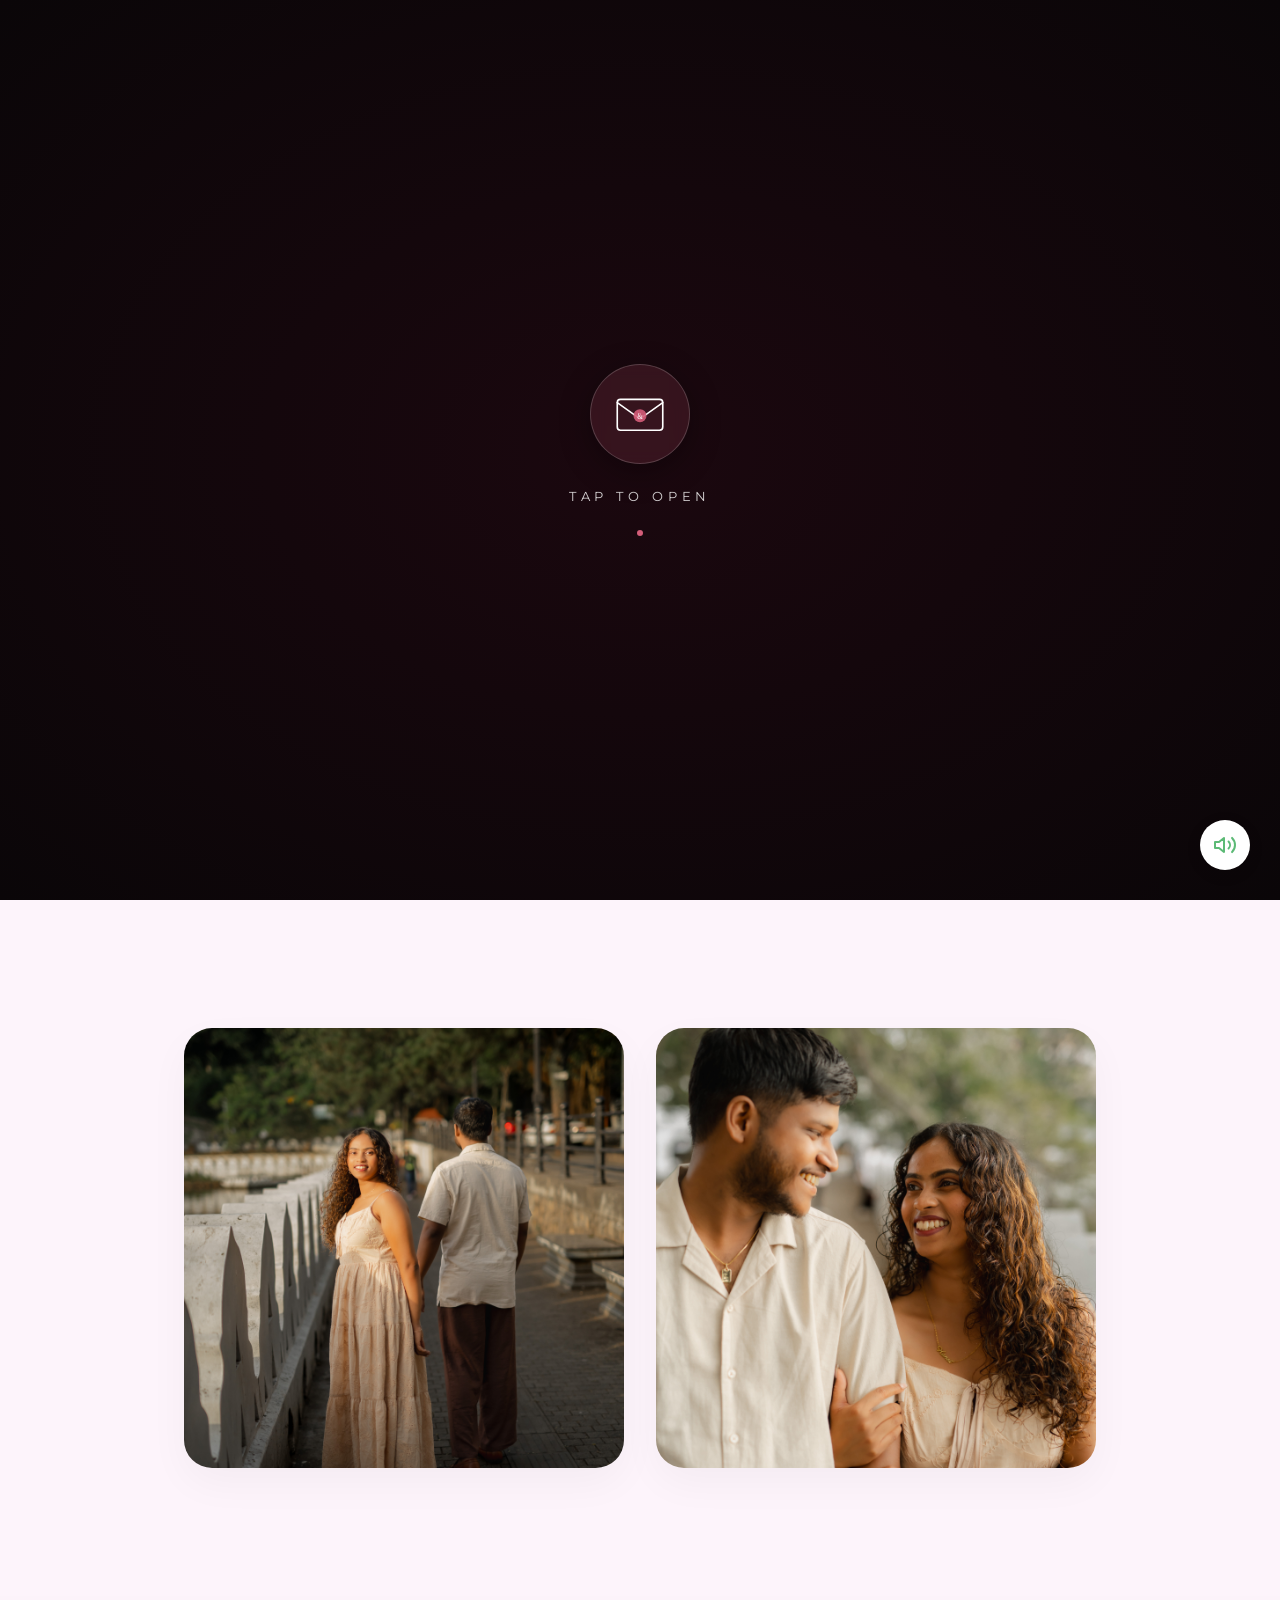
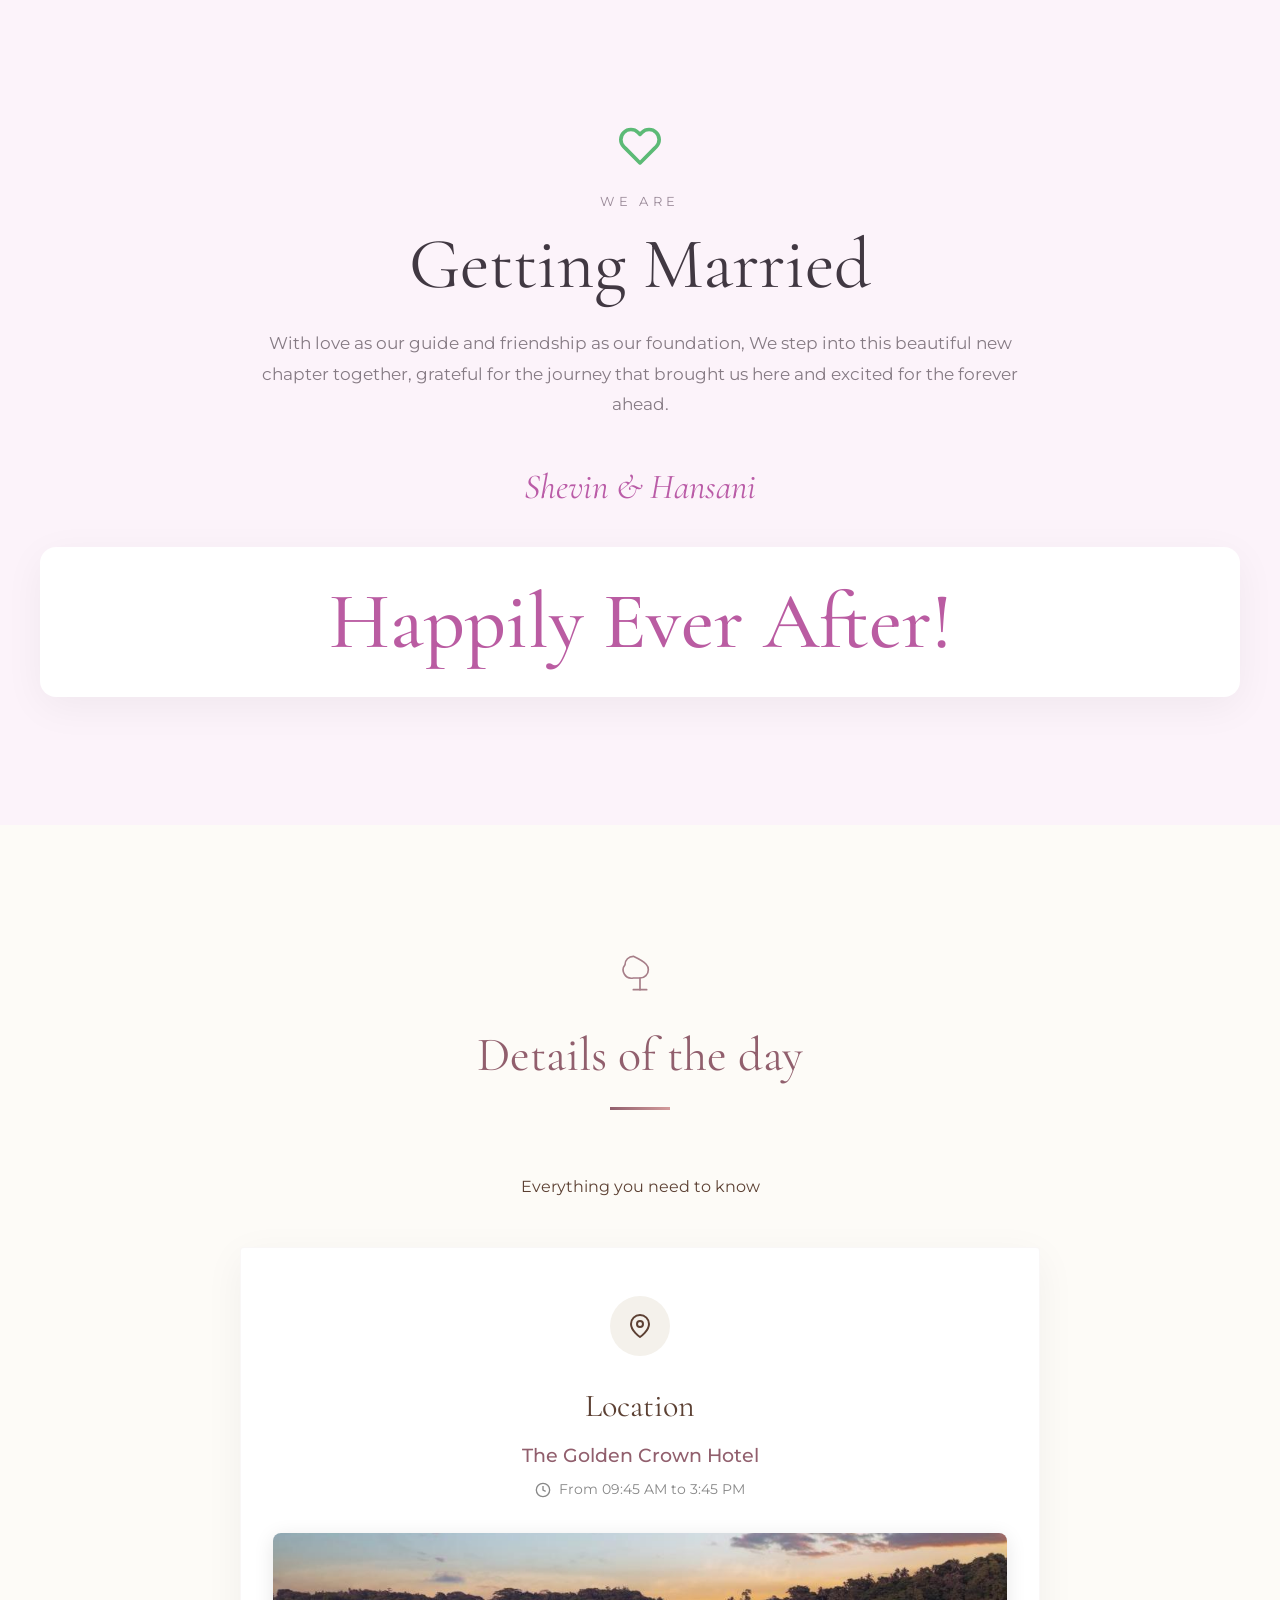
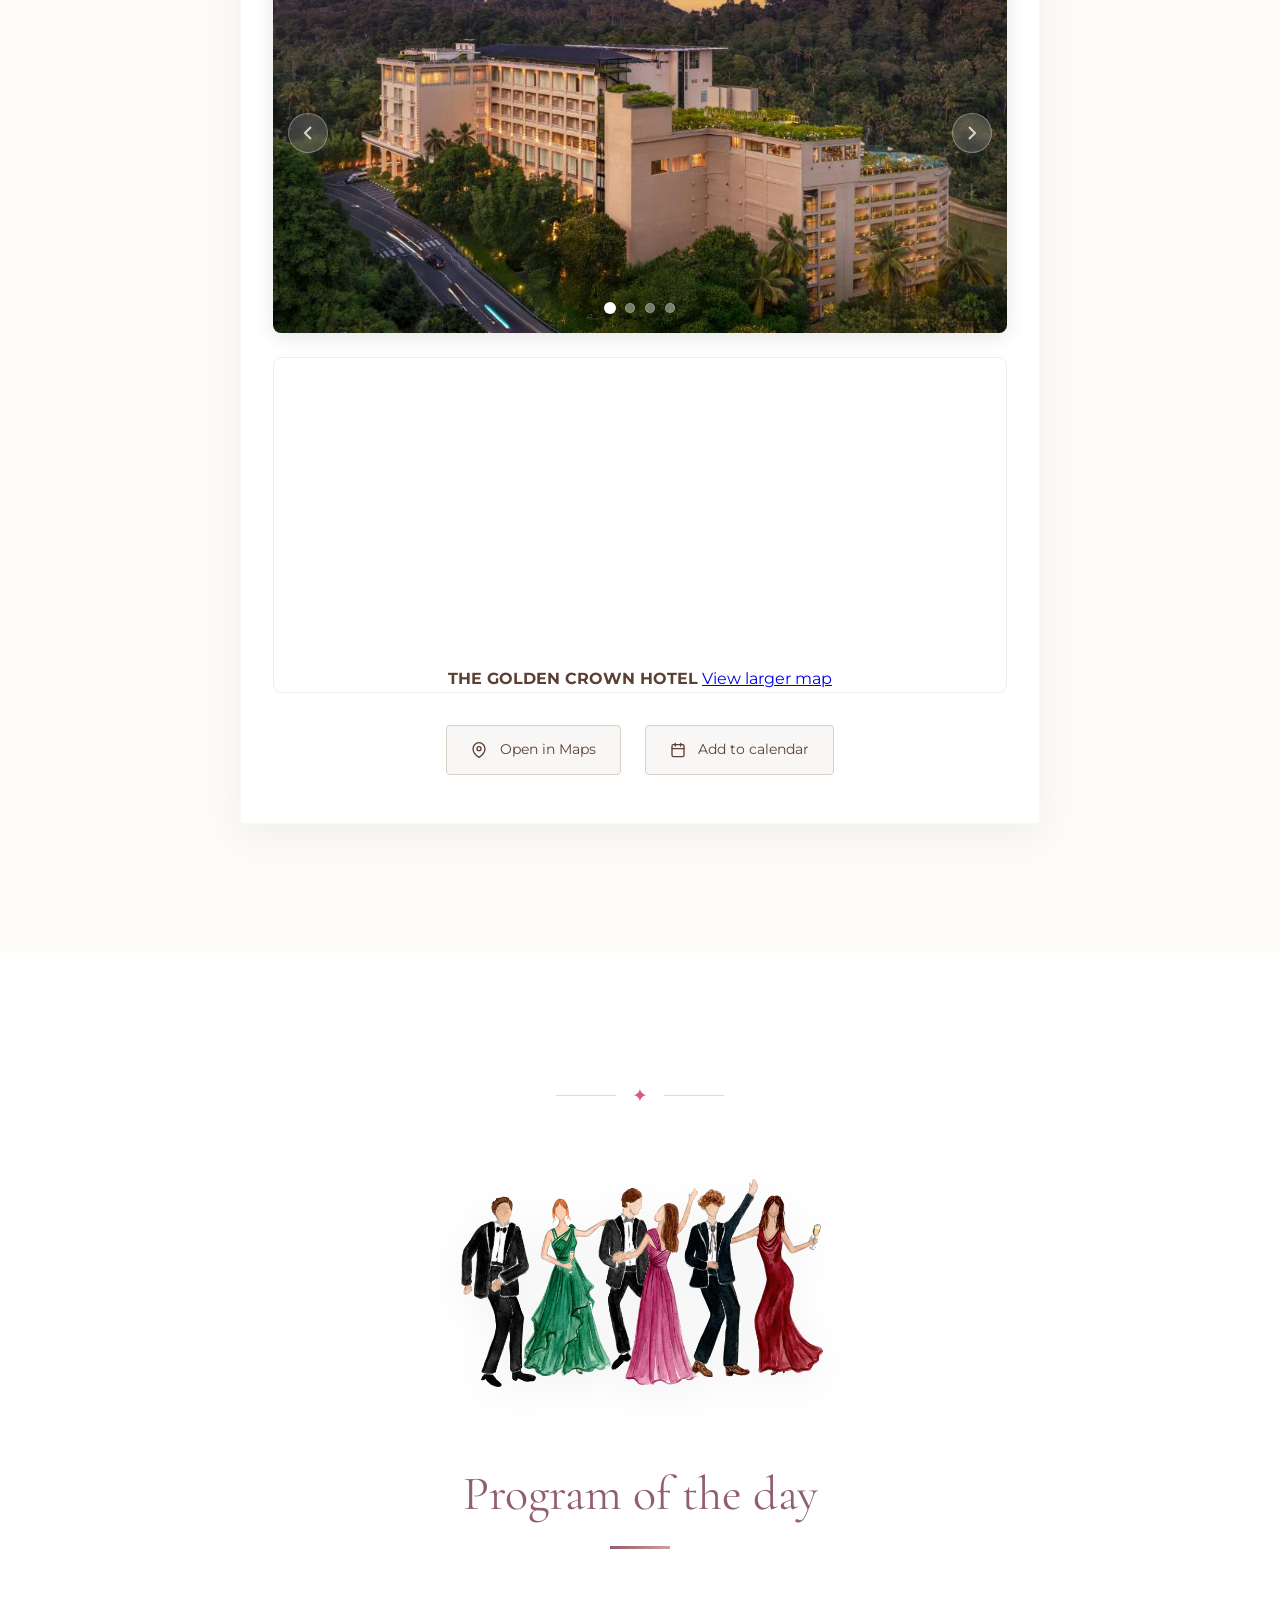
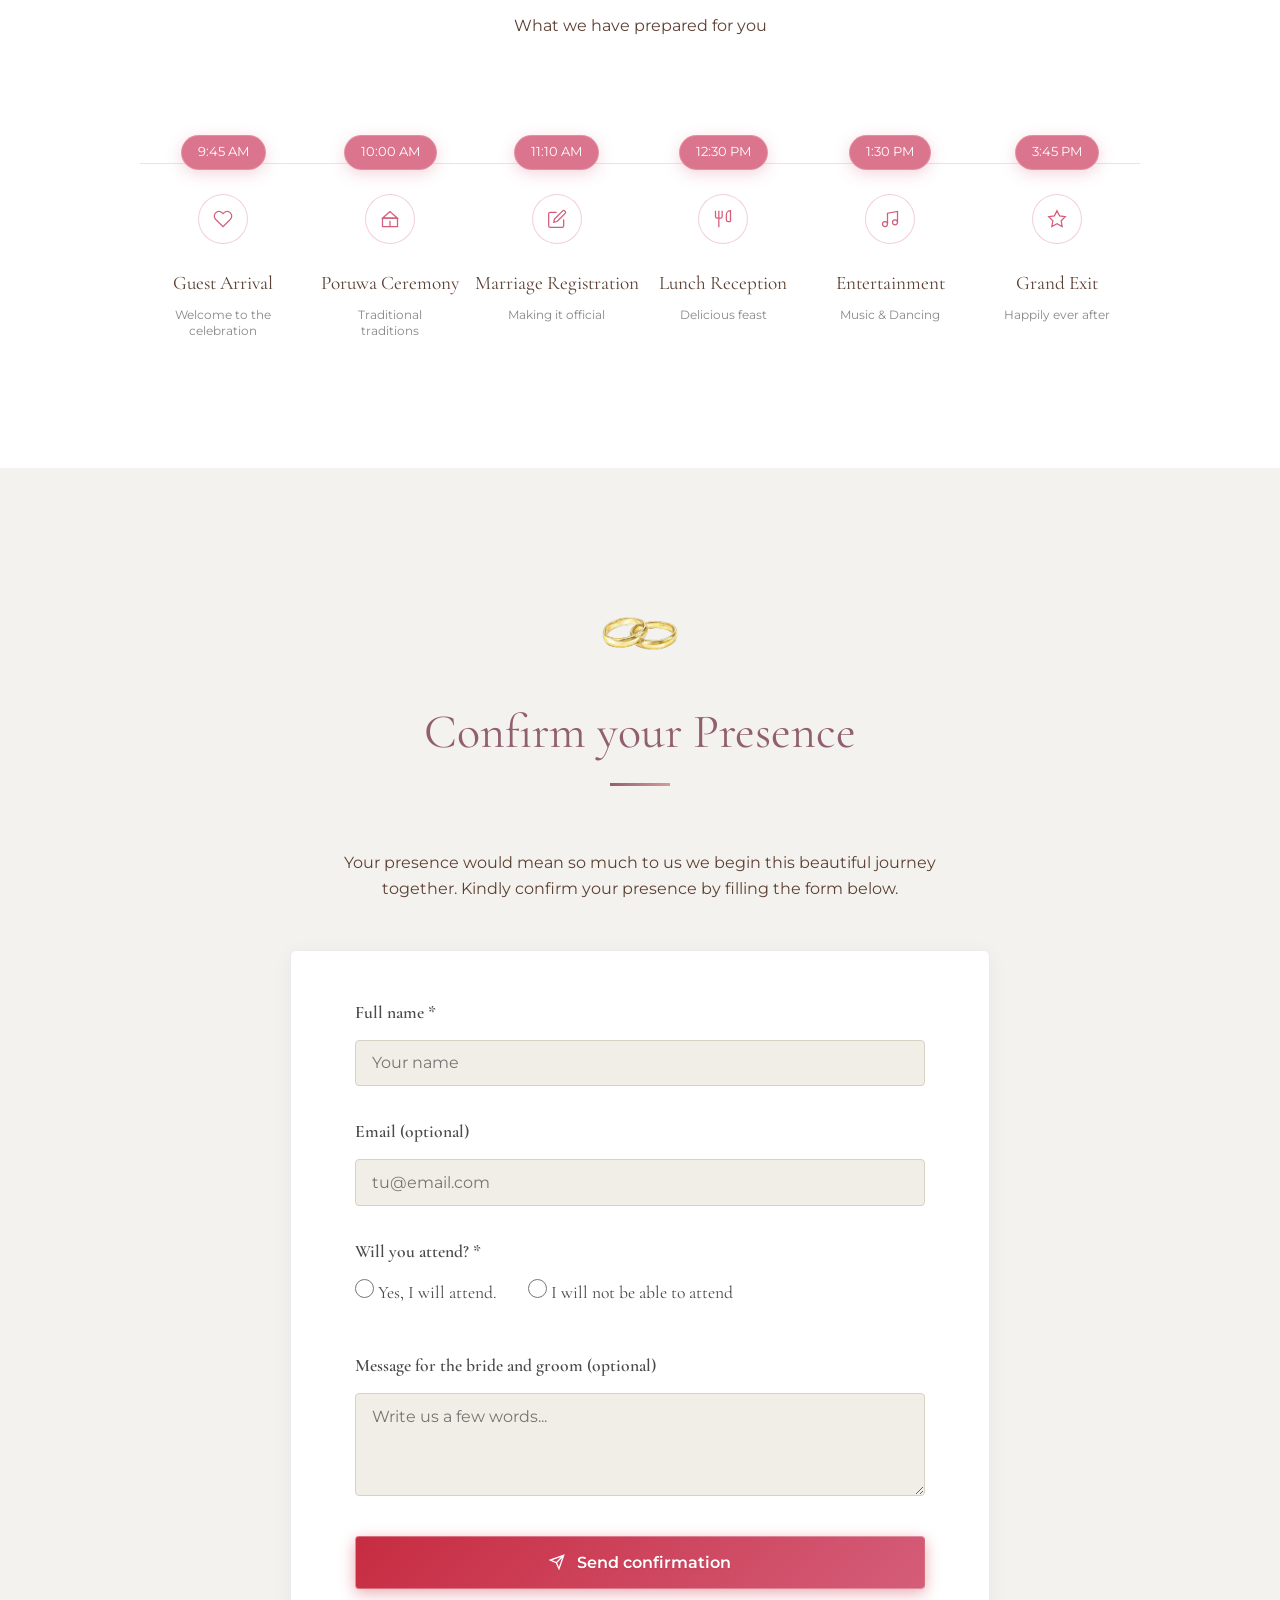
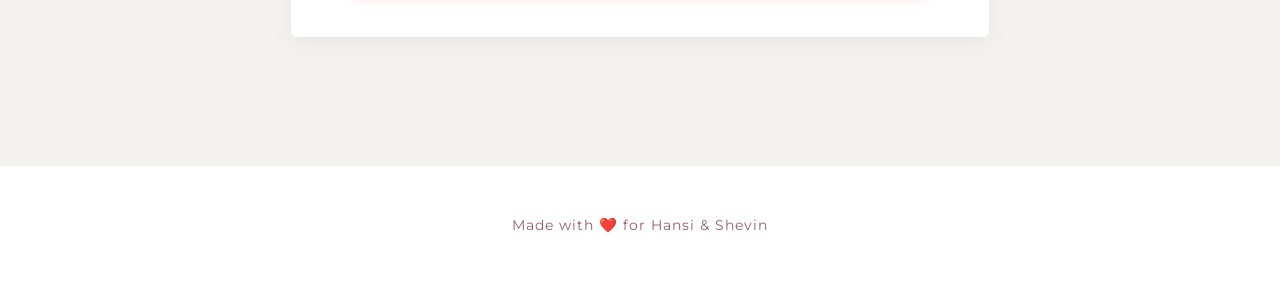
==== index.html @ 6033d4ee "Update RSVP success messaging and add RSVP deadline" ====
<!DOCTYPE html>
<html lang="en">

<head>
    <meta charset="UTF-8">
    <meta name="viewport" content="width=device-width, initial-scale=1.0">
    <title>Together Forever - Wedding Invitation</title>
    <meta name="description" content="Join us to celebrate our wedding day. Date, venue, and RSVP details.">
    <link rel="preconnect" href="https://fonts.googleapis.com">
    <link rel="preconnect" href="https://fonts.gstatic.com" crossorigin>
    <link
        href="https://fonts.googleapis.com/css2?family=Cormorant+Garamond:ital,wght@0,300;0,400;0,600;1,400&family=Montserrat:wght@300;400;500&display=swap"
        rel="stylesheet">
    <link rel="stylesheet" href="style.css">
</head>

<body>
    <!-- ===== Video Intro Screen ===== -->
    <div id="video-intro" class="video-intro">
        <!-- Tap Prompt Overlay -->
        <div id="tap-prompt" class="tap-prompt">
            <div class="tap-prompt-inner">
                <div class="tap-envelope-icon">
                    <svg viewBox="0 0 64 64" fill="none" xmlns="http://www.w3.org/2000/svg">
                        <rect x="4" y="14" width="56" height="38" rx="4" stroke="#FFFFFF" stroke-width="2" />
                        <path d="M4 18l28 20 28-20" stroke="#FFFFFF" stroke-width="2" stroke-linecap="round" />
                        <!-- Wax seal -->
                        <circle cx="32" cy="34" r="8" fill="#D45D79" opacity="0.9" />
                        <text x="32" y="38" text-anchor="middle" font-size="9" fill="white"
                            font-family="serif">&amp;</text>
                    </svg>
                </div>
                <p class="tap-to-open-text">Tap to Open</p>
                <div class="tap-ripple"></div>
            </div>
        </div>

        <!-- The actual MP4 video -->
        <video id="intro-video" class="intro-video" src="inv.mp4" playsinline preload="auto" muted></video>

        <!-- Curtain transition overlay (blooms at end) -->
        <div id="video-curtain" class="video-curtain"></div>
    </div>

    <!-- ===================================================== -->

    <header id="hero" class="hero-section">
        <div class="hero-bg-image-wrapper">
            <img src="SMK00324.jpg" alt="Hansi & Shevin" class="hero-bg-image">
        </div>
        <div class="hero-overlay"></div>

        <div class="hero-content">
            <!-- Eyebrow -->
            <p class="hero-eyebrow fade-in">Save the Date</p>

            <!-- Names on one line -->
            <h1 class="hero-names fade-in">Shevin <em>&</em> Hansani</h1>

            <!-- Thin rule -->
            <div class="hero-rule fade-in"></div>

            <!-- Date: month · big day · year -->
            <div class="hero-date fade-in">
                <span class="hero-date-side">July</span>
                <span class="hero-date-day">06</span>
                <span class="hero-date-side">2026</span>
            </div>

            <!-- RSVP bordered button -->
            <a href="#rsvp" class="hero-rsvp-btn fade-in">RSVP</a>
        </div>

        <!-- Scroll down -->
        <div class="hero-scroll fade-in">
            <span>Scroll Down</span>
            <svg width="20" height="20" viewBox="0 0 24 24" fill="none" xmlns="http://www.w3.org/2000/svg">
                <path d="M6 9L12 15L18 9" stroke="white" stroke-width="1.5" stroke-linecap="round"
                    stroke-linejoin="round" />
            </svg>
        </div>
    </header>

    <!-- Couple Section -->
    <section id="couple" class="couple-section">
        <div class="container couple-container">
            <!-- Bride Card -->
            <div class="couple-card">
                <!-- Using placeholder unsplash image temporarily -->
                <img src="brid.jpg" alt="Hansani" class="couple-img">
                <div class="couple-overlay">
                    <h3 class="couple-name">Hansani</h3>
                    <p class="couple-role">THE BRIDE</p>
                    <p class="couple-desc">
                        As a teacher and creator, my everyday passion is inspiring others and shaping beautiful futures.
                        But the future I am most excited about is ours. I cannot wait to spend the rest of my life
                        laughing, loving, and creating our own perfect story together.
                    </p>
                    <div class="social-icons">
                        <a href="https://www.instagram.com/hansishevin?igsh=MXhzeHRqZnhjZTJ3NA==" class="social-icon"
                            aria-label="Instagram">
                            <svg viewBox="0 0 24 24" fill="none" stroke="currentColor" stroke-width="1.5"
                                stroke-linecap="round" stroke-linejoin="round">
                                <rect x="2" y="2" width="20" height="20" rx="5" ry="5"></rect>
                                <path d="M16 11.37A4 4 0 1 1 12.63 8 4 4 0 0 1 16 11.37z"></path>
                                <line x1="17.5" y1="6.5" x2="17.51" y2="6.5"></line>
                            </svg>
                        </a>
                        <a href="https://www.facebook.com/share/1DpJdFnW89/" class="social-icon" aria-label="Facebook">
                            <svg viewBox="0 0 24 24" fill="none" stroke="currentColor" stroke-width="1.5"
                                stroke-linecap="round" stroke-linejoin="round">
                                <path d="M18 2h-3a5 5 0 0 0-5 5v3H7v4h3v8h4v-8h3l1-4h-4V7a1 1 0 0 1 1-1h3z"></path>
                            </svg>
                        </a>
                    </div>
                </div>
            </div>

            <!-- Groom Card -->
            <div class="couple-card">
                <img src="groom.jpg" alt="Shevin" class="couple-img">
                <div class="couple-overlay">
                    <h3 class="couple-name">Shevin</h3>
                    <p class="couple-role">THE GROOM</p>
                    <p class="couple-desc">
                        As a UX Engineer and educational creator, I've spent my career designing beautiful experiences,
                        but building a beautiful life with you is my greatest project yet. After years of bridging the
                        distance between us, I am beyond excited to finally start our forever together.
                    </p>
                    <div class="social-icons">
                        <a href="https://www.instagram.com/hansishevin?igsh=MXhzeHRqZnhjZTJ3NA==" class="social-icon"
                            aria-label="Instagram">
                            <svg viewBox="0 0 24 24" fill="none" stroke="currentColor" stroke-width="1.5"
                                stroke-linecap="round" stroke-linejoin="round">
                                <rect x="2" y="2" width="20" height="20" rx="5" ry="5"></rect>
                                <path d="M16 11.37A4 4 0 1 1 12.63 8 4 4 0 0 1 16 11.37z"></path>
                                <line x1="17.5" y1="6.5" x2="17.51" y2="6.5"></line>
                            </svg>
                        </a>
                        <a href="https://www.facebook.com/share/1DpJdFnW89/" class="social-icon" aria-label="Facebook">
                            <svg viewBox="0 0 24 24" fill="none" stroke="currentColor" stroke-width="1.5"
                                stroke-linecap="round" stroke-linejoin="round">
                                <path d="M18 2h-3a5 5 0 0 0-5 5v3H7v4h3v8h4v-8h3l1-4h-4V7a1 1 0 0 1 1-1h3z"></path>
                            </svg>
                        </a>
                    </div>
                </div>
            </div>
        </div>
    </section>

    <!-- Countdown Section -->
    <section id="countdown" class="countdown-section">
        <div class="container countdown-container-modern">
            <div class="countdown-header-modern">
                <svg class="heart-icon-modern" viewBox="0 0 24 24" fill="none" stroke="#5CBA76" stroke-width="2"
                    stroke-linecap="round" stroke-linejoin="round">
                    <path
                        d="M20.84 4.61a5.5 5.5 0 0 0-7.78 0L12 5.67l-1.06-1.06a5.5 5.5 0 0 0-7.78 7.78l1.06 1.06L12 21.23l7.78-7.78 1.06-1.06a5.5 5.5 0 0 0 0-7.78z">
                    </path>
                </svg>
                <p class="eyebrow-modern">WE ARE</p>
                <h2 class="section-title-modern">Getting Married</h2>
                <p class="countdown-desc-modern">
                    With love as our guide and friendship as our foundation, We step into this beautiful new chapter
                    together, grateful for the journey that brought us here and excited for the forever ahead.
                </p>
                <p class="couple-signature-modern"> Shevin &amp; Hansani</p>
            </div>

            <div class="timer-container">
                <div class="time-item-modern">
                    <div class="time-box">
                        <span id="days">00</span>
                    </div>
                    <span class="label">DAYS</span>
                </div>
                <div class="time-item-modern">
                    <div class="time-box">
                        <span id="hours">00</span>
                    </div>
                    <span class="label">HOURS</span>
                </div>
                <div class="time-item-modern">
                    <div class="time-box">
                        <span id="minutes">00</span>
                    </div>
                    <span class="label">MINUTES</span>
                </div>
                <div class="time-item-modern">
                    <div class="time-box">
                        <span id="seconds">00</span>
                    </div>
                    <span class="label">SECONDS</span>
                </div>
            </div>
        </div>
    </section>

    <!-- Location Section (Details of the Day) -->
    <section id="location" class="location-section">
        <div class="container">
            <div class="location-header">
                <div class="champagne-icon">
                    <!-- Simple SVG Champagne Icon matching reference style -->
                    <svg width="40" height="40" viewBox="0 0 24 24" fill="none" stroke="#915F6D" stroke-width="1"
                        stroke-linecap="round" stroke-linejoin="round">
                        <path d="M8 22h8"></path>
                        <path d="M12 15v7"></path>
                        <path d="M12 15a5 5 0 0 0 5-5c0-2-.5-4-9-8a5 5 0 0 0-5 5 5 5 0 0 0 5 8z"></path>
                    </svg>
                </div>
                <h2 class="section-title">Details of the day</h2>
                <p class="section-subtitle">Everything you need to know</p>
            </div>

            <div class="location-card">
                <div class="location-icon-circle">
                    <svg width="24" height="24" viewBox="0 0 24 24" fill="none" stroke="#5C4033" stroke-width="2"
                        stroke-linecap="round" stroke-linejoin="round">
                        <path d="M21 10c0 7-9 13-9 13s-9-6-9-13a9 9 0 0 1 18 0z"></path>
                        <circle cx="12" cy="10" r="3"></circle>
                    </svg>
                </div>

                <h3 class="location-name">Location</h3>
                <p class="venue-name">The Golden Crown Hotel</p>

                <div class="time-row">
                    <svg width="16" height="16" viewBox="0 0 24 24" fill="none" stroke="currentColor" stroke-width="2">
                        <circle cx="12" cy="12" r="10"></circle>
                        <polyline points="12 6 12 12 16 14"></polyline>
                    </svg>
                    <span>From 09:45 AM to 3:45 PM</span>
                </div>

                <!-- Venue Image Slider -->
                <div class="venue-image-wrapper slider-container">
                    <div class="slider-track" id="slider-track">
                        <img src="G1.jpg" alt="Venue View 1" class="venue-image slide active">
                        <img src="g2.jpg" alt="Venue View 2" class="venue-image slide">
                        <img src="G3.jpg" alt="Venue View 3" class="venue-image slide">
                        <img src="g4.jpeg" alt="Venue View 4" class="venue-image slide">
                    </div>
                    <button class="slider-btn prev-btn" id="prev-btn" aria-label="Previous Slide">
                        <svg width="24" height="24" viewBox="0 0 24 24" fill="none" stroke="currentColor"
                            stroke-width="2">
                            <polyline points="15 18 9 12 15 6"></polyline>
                        </svg>
                    </button>
                    <button class="slider-btn next-btn" id="next-btn" aria-label="Next Slide">
                        <svg width="24" height="24" viewBox="0 0 24 24" fill="none" stroke="currentColor"
                            stroke-width="2">
                            <polyline points="9 18 15 12 9 6"></polyline>
                        </svg>
                    </button>
                    <div class="slider-indicators" id="slider-indicators"></div>
                </div>

                <!-- Map Embed -->
                <div class="map-wrapper">
                    <iframe width="100%" height="300" frameborder="0" scrolling="no" marginheight="0" marginwidth="0"
                        src="https://maps.google.com/maps?q=The+Golden+Crown+Hotel+Kandy&t=&z=15&ie=UTF8&iwloc=&output=embed">
                    </iframe>

                    <div class="map-overlay-info">
                        <strong>THE GOLDEN CROWN HOTEL</strong>
                        <a href="https://maps.app.goo.gl/fFzx3CRatJK2ifTu7" target="_blank">View larger map</a>
                    </div>
                </div>

                <!-- Action Buttons -->
                <div class="location-actions">
                    <a href="https://maps.app.goo.gl/fFzx3CRatJK2ifTu7" target="_blank" class="btn-location">
                        <svg width="16" height="16" viewBox="0 0 24 24" fill="none" stroke="currentColor"
                            stroke-width="2" stroke-linecap="round" stroke-linejoin="round">
                            <path d="M21 10c0 7-9 13-9 13s-9-6-9-13a9 9 0 0 1 18 0z"></path>
                            <circle cx="12" cy="10" r="3"></circle>
                        </svg>
                        Open in Maps
                    </a>
                    <a href="https://calendar.google.com/calendar/render?action=TEMPLATE&text=Wedding+of+Hansani+%26+Shevin&dates=20260706T100000/20260706T160000&details=Wedding+Ceremony+at+The+Golden+Crown+Hotel&location=The+Golden+Crown+Hotel,+Kandy&sf=true&output=xml"
                        target="_blank" class="btn-location">
                        <svg width="16" height="16" viewBox="0 0 24 24" fill="none" stroke="currentColor"
                            stroke-width="2" stroke-linecap="round" stroke-linejoin="round">
                            <rect x="3" y="4" width="18" height="18" rx="2" ry="2"></rect>
                            <line x1="16" y1="2" x2="16" y2="6"></line>
                            <line x1="8" y1="2" x2="8" y2="6"></line>
                            <line x1="3" y1="10" x2="21" y2="10"></line>
                        </svg>
                        Add to calendar
                    </a>
                </div>
            </div>
        </div>
    </section>

    <!-- Program of the Day Section -->
    <section id="program" class="program-section">
        <div class="container">
            <div class="program-header">
                <div class="program-divider">
                    <span>✦</span>
                </div>

                <!-- Party Illustration -->
                <div class="program-illustration">
                    <img src="party-illustration-CKNDNV2q.png" alt="Wedding Party Illustration">
                </div>

                <h2 class="section-title">Program of the day</h2>
                <p class="section-subtitle">What we have prepared for you</p>
            </div>

            <div class="timeline-container">
                <div class="timeline-line"></div>

                <!-- Timeline Item 1: Arrival -->
                <div class="timeline-item">
                    <div class="time-bubble">9:45 AM</div>
                    <div class="icon-circle">
                        <!-- Guest Arrival Icon -->
                        <svg width="20" height="20" viewBox="0 0 24 24" fill="none" stroke="currentColor"
                            stroke-width="1.5">
                            <path
                                d="M20.84 4.61a5.5 5.5 0 0 0-7.78 0L12 5.67l-1.06-1.06a5.5 5.5 0 0 0-7.78 7.78l1.06 1.06L12 21.23l7.78-7.78 1.06-1.06a5.5 5.5 0 0 0 0-7.78z">
                            </path>
                        </svg>
                    </div>
                    <h3 class="event-title">Guest Arrival</h3>
                    <p class="event-desc">Welcome to the celebration</p>
                </div>

                <!-- Timeline Item 2: Ceremony -->
                <div class="timeline-item">
                    <div class="time-bubble">10:00 AM</div>
                    <div class="icon-circle">
                        <!-- Ceremony Icon -->
                        <svg width="20" height="20" viewBox="0 0 24 24" fill="none" stroke="currentColor"
                            stroke-width="1.5">
                            <path d="M3 21h18v-8a2 2 0 0 0-2-2H5a2 2 0 0 0-2 2v8z"></path>
                            <path d="M12 3L3 11h18L12 3z"></path>
                            <path d="M12 14v7"></path>
                        </svg>
                    </div>
                    <h3 class="event-title">Poruwa Ceremony</h3>
                    <p class="event-desc">Traditional traditions</p>
                </div>

                <!-- Timeline Item 3: Registration -->
                <div class="timeline-item">
                    <div class="time-bubble">11:10 AM</div>
                    <div class="icon-circle">
                        <!-- Registration / Sign Icon -->
                        <svg width="20" height="20" viewBox="0 0 24 24" fill="none" stroke="currentColor"
                            stroke-width="1.5" stroke-linecap="round" stroke-linejoin="round">
                            <path d="M11 4H4a2 2 0 0 0-2 2v14a2 2 0 0 0 2 2h14a2 2 0 0 0 2-2v-7"></path>
                            <path d="M18.5 2.5a2.121 2.121 0 0 1 3 3L12 15l-4 1 1-4 9.5-9.5z"></path>
                        </svg>
                    </div>
                    <h3 class="event-title">Marriage Registration</h3>
                    <p class="event-desc">Making it official</p>
                </div>

                <!-- Timeline Item 4: Lunch Reception -->
                <div class="timeline-item">
                    <div class="time-bubble">12:30 PM</div>
                    <div class="icon-circle">
                        <!-- Lunch/Banquet Icon -->
                        <svg width="20" height="20" viewBox="0 0 24 24" fill="none" stroke="currentColor"
                            stroke-width="1.5">
                            <path d="M3 2v7c0 1.1.9 2 2 2h4a2 2 0 0 0 2-2V2"></path>
                            <path d="M7 2v20"></path>
                            <path d="M21 15V2v0a5 5 0 0 0-5 5v6c0 1.1.9 2 2 2h3"></path>
                        </svg>
                    </div>
                    <h3 class="event-title">Lunch Reception</h3>
                    <p class="event-desc">Delicious feast</p>
                </div>

                <!-- Timeline Item 5: Entertainment -->
                <div class="timeline-item">
                    <div class="time-bubble">1:30 PM</div>
                    <div class="icon-circle">
                        <!-- Party/Music Icon -->
                        <svg width="20" height="20" viewBox="0 0 24 24" fill="none" stroke="currentColor"
                            stroke-width="1.5">
                            <path d="M9 18V5l12-2v13"></path>
                            <circle cx="6" cy="18" r="3"></circle>
                            <circle cx="18" cy="16" r="3"></circle>
                        </svg>
                    </div>
                    <h3 class="event-title">Entertainment</h3>
                    <p class="event-desc">Music & Dancing</p>
                </div>

                <!-- Timeline Item 6: Going Away -->
                <div class="timeline-item">
                    <div class="time-bubble">3:45 PM</div>
                    <div class="icon-circle">
                        <!-- End Icon -->
                        <svg width="20" height="20" viewBox="0 0 24 24" fill="none" stroke="currentColor"
                            stroke-width="1.5">
                            <polygon
                                points="12 2 15.09 8.26 22 9.27 17 14.14 18.18 21.02 12 17.77 5.82 21.02 7 14.14 2 9.27 8.91 8.26 12 2">
                            </polygon>
                        </svg>
                    </div>
                    <h3 class="event-title">Grand Exit</h3>
                    <p class="event-desc">Happily ever after</p>
                </div>
            </div>
        </div>
    </section>


    </section>
    <section id="rsvp" class="rsvp-section">
        <div class="container">
            <div class="rsvp-header">
                <div class="rings-icon">
                    <img src="rings-illustration-tO3OeALU.png" alt="Wedding Rings Illustration"
                        style="max-width: 120px; height: auto;">
                </div>
                <h2 class="section-title">Confirm your Presence</h2>
                <p class="section-subtitle">Your presence would mean so much to us we begin this beautiful journey<br>
                    together. Kindly confirm your presence by filling the form below.</p>
            </div>

            <form id="rsvp-form" class="rsvp-form-card">
                <div class="form-group">
                    <label for="name">Full name *</label>
                    <input type="text" id="name" name="name" required placeholder="Your name">
                </div>

                <div class="form-group">
                    <label for="email">Email (optional)</label>
                    <input type="email" id="email" name="email" placeholder="tu@email.com">
                </div>

                <div class="form-group">
                    <label>Will you attend? *</label>
                    <div class="radio-group">
                        <label class="radio-label">
                            <input type="radio" name="attendance" value="yes" required>
                            Yes, I will attend.
                        </label>
                        <label class="radio-label">
                            <input type="radio" name="attendance" value="no">
                            I will not be able to attend
                        </label>
                    </div>
                </div>





                <div class="form-group">
                    <label for="message">Message for the bride and groom (optional)</label>
                    <textarea id="message" name="message" rows="4" placeholder="Write us a few words..."></textarea>
                </div>

                <button type="submit" class="submit-btn confirm-btn">
                    <svg width="16" height="16" viewBox="0 0 24 24" fill="none" stroke="currentColor" stroke-width="2">
                        <path d="M22 2L11 13M22 2l-7 20-4-9-9-4 20-7z" />
                    </svg>
                    Send confirmation
                </button>
            </form>

            <!-- Thank You / Success Message (Hidden Initial State) -->
            <div id="rsvp-thank-you" class="rsvp-thank-you hidden">
                <h3 class="thank-you-title">Thank you for letting us know</h3>
                <p class="thank-you-msg">We are so excited to know that you will be joining us on our special day.</p>
                <p class="thank-you-msg">We can't wait to celebrate with you.</p>

                <p class="couple-signature-modern" style="font-size: 1.8rem; margin: 2rem 0;">Hansani &amp; Shevin
                </p>

                <div class="thank-you-actions">
                    <a href="https://calendar.google.com/calendar/render?action=TEMPLATE&text=Wedding+of+Hansani+%26+Shevin&dates=20260706T100000/20260706T160000&details=Wedding+Ceremony+at+The+Golden+Crown+Hotel&location=The+Golden+Crown+Hotel,+Kandy&sf=true&output=xml"
                        target="_blank" class="calendar-btn green">
                        <svg width="16" height="16" viewBox="0 0 24 24" fill="none" stroke="currentColor"
                            stroke-width="2">
                            <rect x="3" y="4" width="18" height="18" rx="2" ry="2"></rect>
                            <line x1="16" y1="2" x2="16" y2="6"></line>
                            <line x1="8" y1="2" x2="8" y2="6"></line>
                            <line x1="3" y1="10" x2="21" y2="10"></line>
                        </svg>
                        Add to Calendar
                    </a>
                    <a href="https://calendar.google.com/calendar/render?action=TEMPLATE&text=Wedding+of+Hansani+%26+Shevin&dates=20260706T100000/20260706T160000&details=Wedding+Ceremony+at+The+Golden+Crown+Hotel&location=The+Golden+Crown+Hotel,+Kandy&sf=true&output=xml"
                        target="_blank" class="calendar-btn dark">
                        <svg width="16" height="16" viewBox="0 0 24 24" fill="none" stroke="currentColor"
                            stroke-width="2">
                            <rect x="3" y="4" width="18" height="18" rx="2" ry="2"></rect>
                            <line x1="16" y1="2" x2="16" y2="6"></line>
                            <line x1="8" y1="2" x2="8" y2="6"></line>
                            <line x1="3" y1="10" x2="21" y2="10"></line>
                        </svg>
                        Google Calendar
                    </a>

                </div>

                <p class="thank-you-footer">
                    <span style="color: #b28694;">RSVP By 5th May 2026 : Shevin +94 74 124 1661</span> <br><br>
                    If for any reason you cannot attend, we would greatly appreciate if you could let us know in
                    advance.<br>
                    You can contact us via WhatsApp.<br>
                    <span>Hansani: +94 76 794 9083 | Shevin: +94 74 124 1661</span>
                </p>
            </div>

            <!-- Sorry / Cannot Attend Message (Hidden Initial State) -->
            <div id="rsvp-sorry" class="rsvp-thank-you hidden">
                <h3 class="thank-you-title">Thank you for letting us know</h3>
                <p class="thank-you-msg">We will miss you on our special day, But we truly appreciate you letting us
                    know.Thank you for your love and support.</p>

                <p class="couple-signature-modern" style="font-size: 1.8rem; margin: 2rem 0;"> Hansani &amp; Shevin
                </p>

                <p class="thank-you-footer">
                    If anything changes, please let us know.<br>
                    You can contact us via WhatsApp.<br>
                    <span>Hansani: +94 76 794 9083 | Shevin: +94 74 124 1661</span>
                </p>
            </div>
        </div>
    </section>

    <!-- Success Video Overlay (Gate Video) -->
    <div id="success-video-overlay" class="success-video-overlay hidden">
        <video id="gate-video" src="gateVideo.mp4" playsinline preload="auto" muted></video>
    </div>

    <footer>
        <p>Made with ❤️ for Hansi & Shevin</p>
    </footer>

    <!-- Background Music -->
    <audio id="bg-music" loop>
        <source src="Brooklyn Duo - A Thousand Years [WEDDING VERSION] - Brooklyn Duo.mp3" type="audio/mpeg">
    </audio>

    <!-- Floating Audio Control Button -->
    <button id="audio-toggle-btn" class="audio-control-btn" aria-label="Toggle background music">
        <!-- Sound On Icon (visible by default since we'll autoplay unmuted in script on tap) -->
        <svg class="icon-sound-on" width="24" height="24" viewBox="0 0 24 24" fill="none" stroke="currentColor"
            stroke-width="2" stroke-linecap="round" stroke-linejoin="round">
            <polygon points="11 5 6 9 2 9 2 15 6 15 11 19 11 5"></polygon>
            <path d="M19.07 4.93a10 10 0 0 1 0 14.14M15.54 8.46a5 5 0 0 1 0 7.07"></path>
        </svg>
        <!-- Sound Off Icon (hidden by default) -->
        <svg class="icon-sound-off hidden" width="24" height="24" viewBox="0 0 24 24" fill="none" stroke="currentColor"
            stroke-width="2" stroke-linecap="round" stroke-linejoin="round">
            <polygon points="11 5 6 9 2 9 2 15 6 15 11 19 11 5"></polygon>
            <line x1="23" y1="9" x2="17" y2="15"></line>
            <line x1="17" y1="9" x2="23" y2="15"></line>
        </svg>
    </button>

    <script src="script.js"></script>
</body>

</html>
---- style.css ----
:root {
    /* Refined Color Palette */
    --color-bg-primary: #FFFFFF;
    /* White */
    --color-bg-secondary: #FEF8F9;
    /* Very faint Rose tint for sections */

    --color-mauve: #915F6D;
    /* Vintage Mauve (Primary Dark) */
    --color-rose: #D49C9C;
    /* English Rose (Secondary Soft) */
    --color-rose-light: #EBCBCB;
    /* Light Rose for backgrounds/hovers */

    --color-text-primary: #5C4033;
    /* Dark Brown/Earth for main text */
    --color-text-secondary: #915F6D;
    /* Mauve for subtitles */

    --color-accent: #D49C9C;
    /* English Rose Accent */
    --color-border: rgba(145, 95, 109, 0.2);

    /* Envelope Specifics */
    --envelope-base: #915F6D;
    --envelope-flap-gradient-start: #915F6D;
    --envelope-flap-gradient-end: #AC7B88;
    /* Slightly lighter/rosier mauve */
    --seal-color: #FFFFFF;

    /* Typography */
    --font-heading: 'Cormorant Garamond', serif;
    --font-body: 'Montserrat', sans-serif;

    /* Spacing & Layout */
    --container-width: 1200px;
    --spacing-sm: 1rem;
    --spacing-md: 2rem;
    --spacing-lg: 4rem;
    --spacing-xl: 8rem;

    /* Transitions */
    --transition-fast: 0.3s ease;
    --transition-slow: 0.8s cubic-bezier(0.2, 0.8, 0.2, 1);
}

* {
    margin: 0;
    padding: 0;
    box-sizing: border-box;
}

html {
    scroll-behavior: smooth;
}

body {
    font-family: var(--font-body);
    background-color: var(--color-bg-primary);
    color: var(--color-text-primary);
    line-height: 1.6;
    overflow-x: hidden;
}

/* Typography Utilities */
h1,
h2,
h3,
.nav-brand {
    font-family: var(--font-heading);
    font-weight: 400;
}

.section-title {
    font-size: 3rem;
    text-align: center;
    margin-bottom: var(--spacing-lg);
    color: var(--color-mauve);
    position: relative;
    padding-bottom: 1rem;
}

.section-title::after {
    content: '';
    position: absolute;
    bottom: 0;
    left: 50%;
    transform: translateX(-50%);
    width: 60px;
    height: 3px;
    background: linear-gradient(90deg, var(--color-mauve), var(--color-rose));
}

/* Navbar */
.navbar {
    position: fixed;
    top: 0;
    width: 100%;
    padding: 1.5rem 5%;
    display: flex;
    justify-content: space-between;
    align-items: center;
    z-index: 1000;
    transition: var(--transition-fast);
}

.navbar.scrolled {
    background-color: rgba(255, 255, 255, 0.98);
    box-shadow: 0 4px 20px rgba(145, 95, 109, 0.05);
    padding: 1rem 5%;
}

.nav-brand {
    font-size: 1.5rem;
    font-weight: 600;
    letter-spacing: 2px;
    color: var(--color-mauve);
}

.nav-links a {
    text-decoration: none;
    color: var(--color-text-primary);
    margin-left: 2rem;
    font-weight: 500;
    font-size: 0.9rem;
    text-transform: uppercase;
    letter-spacing: 1px;
    transition: var(--transition-fast);
}

.nav-links a:hover {
    color: var(--color-rose);
}

/* =============================================
   HERO SECTION  (reference-matched redesign)
   ============================================= */

.hero-section {
    height: 100vh;
    min-height: 560px;
    display: flex;
    flex-direction: column;
    justify-content: space-between;
    align-items: center;
    text-align: center;
    position: relative;
    overflow: hidden;
    color: #FFFFFF;
}

/* Pseudo-element to balance the space taken by hero-scroll, keeping hero-content centered */
.hero-section::before {
    content: '';
    display: block;
    height: 80px;
    width: 100%;
}

/* --- Background Image --- */
.hero-bg-image-wrapper {
    position: absolute;
    inset: 0;
    z-index: 0;
    overflow: hidden;
}

.hero-bg-image {
    width: 100%;
    height: 100%;
    object-fit: cover;
    object-position: center center;
    animation: heroBgZoom 20s ease-in-out infinite alternate;
}

@keyframes heroBgZoom {
    from {
        transform: scale(1);
    }

    to {
        transform: scale(1.06);
    }
}

/* --- Overlay (dark, improves text contrast) --- */
.hero-overlay {
    position: absolute;
    inset: 0;
    background: rgba(0, 0, 0, 0.4);
    z-index: 1;
}

/* --- Content stack --- */
.hero-content {
    position: relative;
    z-index: 2;
    display: flex;
    flex-direction: column;
    align-items: center;
    gap: 1.2rem;
    width: 90%;
    max-width: 980px;
    padding: 0 1rem;
}

/* --- "SAVE THE DATE" eyebrow --- */
.hero-eyebrow {
    font-family: var(--font-body);
    font-size: 0.72rem;
    font-weight: 400;
    text-transform: uppercase;
    letter-spacing: 0.42em;
    color: rgba(255, 255, 255, 0.92);
    margin: 0;
}

/* --- Names: single line, large serif --- */
.hero-names {
    font-family: var(--font-heading);
    font-size: clamp(3rem, 9vw, 7rem);
    font-weight: 400;
    color: #FFFFFF;
    line-height: 1.05;
    margin: 0;
    text-shadow: 0 2px 24px rgba(0, 0, 0, 0.18);
    white-space: nowrap;
}

.hero-names em {
    font-style: italic;
    font-size: 0.75em;
    /* slightly smaller & softer than the names */
    margin: 0 0.15em;
    color: #FFFFFF;
}

/* --- Thin rule --- */
.hero-rule {
    width: min(340px, 55%);
    height: 1px;
    background: rgba(255, 255, 255, 0.65);
    margin: 0.2rem 0;
}

/* --- Date row --- */
.hero-date {
    display: flex;
    align-items: baseline;
    justify-content: center;
    gap: 1.2rem;
}

.hero-date-side {
    font-family: var(--font-heading);
    font-size: clamp(1.4rem, 3.5vw, 2.2rem);
    font-style: italic;
    color: rgba(255, 255, 255, 0.9);
    letter-spacing: 0.04em;
}

.hero-date-day {
    font-family: var(--font-heading);
    font-size: clamp(3.5rem, 8vw, 6.5rem);
    font-weight: 600;
    line-height: 1;
    color: #FFFFFF;
    text-shadow: 0 2px 16px rgba(0, 0, 0, 0.15);
}

/* --- RSVP bordered button --- */
.hero-rsvp-btn {
    display: inline-block;
    padding: 0.75rem 3rem;
    border: 1.5px solid rgba(255, 255, 255, 0.85);
    color: #FFFFFF;
    font-family: var(--font-body);
    font-size: 0.72rem;
    font-weight: 500;
    letter-spacing: 0.35em;
    text-transform: uppercase;
    text-decoration: none;
    background: transparent;
    backdrop-filter: blur(4px);
    transition: background 0.3s ease, border-color 0.3s ease, color 0.3s ease;
    margin-top: 0.4rem;
}

.hero-rsvp-btn:hover {
    background: rgba(255, 255, 255, 0.2);
    border-color: #FFFFFF;
}

/* --- Scroll down label + chevron --- */
.hero-scroll {
    position: relative;
    display: flex;
    flex-direction: column;
    align-items: center;
    z-index: 2;
    gap: 0.4rem;
    color: rgba(255, 255, 255, 0.85);
    cursor: pointer;
    animation: heroScrollBounce 2.4s ease-in-out infinite;
    padding-bottom: 25px;
    /* ensure slight gap from true bottom edge */
    width: 100%;
}

.hero-scroll span {
    font-family: var(--font-body);
    font-size: 0.65rem;
    letter-spacing: 0.35em;
    text-transform: uppercase;
}

@keyframes heroScrollBounce {

    0%,
    100% {
        transform: translateY(0);
    }

    50% {
        transform: translateY(7px);
    }
}

/* --- Fade-in animation (shared) --- */
.fade-in {
    animation: fadeIn 1.2s ease-out forwards;
}

@keyframes fadeIn {
    from {
        opacity: 0;
        transform: translateY(18px);
    }

    to {
        opacity: 1;
        transform: translateY(0);
    }
}

/* Stagger the fade-ins */
.hero-eyebrow {
    animation-delay: 0.1s;
    opacity: 0;
}

.hero-names {
    animation-delay: 0.3s;
    opacity: 0;
}

.hero-rule {
    animation-delay: 0.5s;
    opacity: 0;
}

.hero-date {
    animation-delay: 0.65s;
    opacity: 0;
}

.hero-rsvp-btn {
    animation-delay: 0.8s;
    opacity: 0;
}

.hero-scroll {
    animation-delay: 1s;
    opacity: 0;
}

/* --- Mobile --- */
@media (max-width: 600px) {
    .hero-names {
        font-size: clamp(2.2rem, 11vw, 3.5rem);
        white-space: normal;
    }

    .hero-date {
        gap: 0.8rem;
    }

    .hero-rsvp-btn {
        padding: 0.7rem 2rem;
        font-size: 0.68rem;
    }

    .hero-bg-image {
        object-position: 60% center;
    }
}

/* --- Short Screens --- */
@media (max-height: 600px) {
    .hero-section {
        min-height: auto;
    }

    .hero-section::before {
        height: 20px;
    }

    .hero-content {
        gap: 0.6rem;
    }

    .hero-scroll {
        padding-bottom: 10px;
    }
}


/* --- Couple Section (Preview Detail Hover) --- */
.couple-section {
    padding: var(--spacing-xl) 5%;
    background-color: #fdf4fb;
    /* Very faint greenish tint matching reference */
    display: flex;
    justify-content: center;
}

.couple-container {
    display: flex;
    gap: 2rem;
    justify-content: center;
    flex-wrap: wrap;
    max-width: 1000px;
    width: 100%;
}

.couple-card {
    position: relative;
    width: 100%;
    max-width: 440px;
    flex: 1 1 350px;
    aspect-ratio: 1 / 1;
    border-radius: 28px;
    overflow: hidden;
    cursor: pointer;
    box-shadow: 0 15px 40px rgba(0, 0, 0, 0.04);
}

.couple-img {
    width: 100%;
    height: 100%;
    object-fit: cover;
    transition: transform 0.6s cubic-bezier(0.25, 1, 0.5, 1);
}

.couple-overlay {
    position: absolute;
    inset: 0;
    /* Dark semi-transparent gradient + blur */
    background: linear-gradient(to bottom, rgba(30, 32, 28, 0.4), rgba(30, 32, 28, 0.8));
    backdrop-filter: blur(10px);
    -webkit-backdrop-filter: blur(10px);
    display: flex;
    flex-direction: column;
    justify-content: center;
    align-items: center;
    color: #FFFFFF;
    text-align: center;
    padding: 2.5rem;
    opacity: 0;
    transition: opacity 0.5s ease;
}

.couple-card:hover .couple-img {
    transform: scale(1.05);
    /* Slight zoom on image */
}

.couple-card:hover .couple-overlay {
    opacity: 1;
    /* Fade in the blur/overlay */
}

/* Stagger text elements entering from below */
.couple-overlay>* {
    transform: translateY(15px);
    transition: transform 0.5s cubic-bezier(0.2, 0.8, 0.2, 1), opacity 0.5s ease;
    opacity: 0;
}

.couple-card:hover .couple-overlay>* {
    transform: translateY(0);
    opacity: 1;
}

.couple-card:hover .couple-overlay .couple-name {
    transition-delay: 0.1s;
}

.couple-card:hover .couple-overlay .couple-role {
    transition-delay: 0.15s;
}

.couple-card:hover .couple-overlay .couple-desc {
    transition-delay: 0.2s;
}

.couple-card:hover .couple-overlay .social-icons {
    transition-delay: 0.25s;
}

.couple-name {
    font-family: var(--font-heading);
    font-size: 3.2rem;
    font-weight: 400;
    margin-bottom: 0.1rem;
    color: #FFF;
    text-shadow: 0 2px 10px rgba(0, 0, 0, 0.1);
}

.couple-role {
    font-family: var(--font-body);
    font-size: 0.75rem;
    letter-spacing: 0.45em;
    text-transform: uppercase;
    margin-bottom: 1.5rem;
    color: rgba(255, 255, 255, 0.85);
}

.couple-desc {
    font-family: var(--font-body);
    font-size: 0.95rem;
    line-height: 1.6;
    margin-bottom: 2.5rem;
    color: rgba(255, 255, 255, 0.95);
    max-width: 90%;
}

.social-icons {
    display: flex;
    gap: 1.2rem;
}

.social-icon {
    width: 44px;
    height: 44px;
    border-radius: 50%;
    background: rgba(255, 255, 255, 0.12);
    display: flex;
    justify-content: center;
    align-items: center;
    color: #FFFFFF;
    text-decoration: none;
    transition: background 0.3s ease, transform 0.3s ease;
}

.social-icon svg {
    width: 18px;
    height: 18px;
}

.social-icon:hover {
    background: rgba(255, 255, 255, 0.25);
    transform: translateY(-2px);
}

/* Countdown Section Modern */
.countdown-section {
    padding: var(--spacing-xl) 1rem;
    background-color: #fcf3fa;
    /* Faint green matching reference */
    text-align: center;
    color: var(--color-text-primary);
}

.countdown-header-modern {
    margin-bottom: 2rem;
    display: flex;
    flex-direction: column;
    align-items: center;
}

.heart-icon-modern {
    width: 44px;
    height: 44px;
    margin-bottom: 1.5rem;
}

.eyebrow-modern {
    font-family: var(--font-body);
    font-size: 0.8rem;
    letter-spacing: 0.35em;
    text-transform: uppercase;
    color: #9a8a98;
    /* soft greyish green */
    margin-bottom: 0.8rem;
}

.section-title-modern {
    font-family: var(--font-heading);
    font-size: 4.5rem;
    color: #413842;
    /* Deep dark slate/green */
    margin-bottom: 1.5rem;
    line-height: 1.1;
}

.countdown-desc-modern {
    font-family: var(--font-body);
    font-size: 1.05rem;
    color: #857a83;
    line-height: 1.8;
    max-width: 800px;
    margin: 0 auto 2.5rem;
}

.couple-signature-modern {
    font-family: var(--font-heading);
    font-style: italic;
    font-size: 2.2rem;
    color: #ba5ca7;
    /* Vibrant green */

}

/* Time boxes container */
.timer-container {
    display: flex;
    justify-content: center;
    gap: 2.5rem;
    flex-wrap: wrap;
}

.time-item-modern {
    display: flex;
    flex-direction: column;
    align-items: center;
    gap: 1.2rem;
}

.time-box {
    background: #FFFFFF;
    border-radius: 16px;
    width: 150px;
    height: 150px;
    display: flex;
    align-items: center;
    justify-content: center;
    box-shadow: 0 10px 40px rgba(0, 0, 0, 0.05);
    transition: transform 0.3s ease;
}

.time-box:hover {
    transform: translateY(-5px);
}

.time-box span:first-child {
    font-family: var(--font-heading);
    font-size: 5rem;
    font-weight: 500;
    line-height: 1;
    color: #ba5ca2;
    margin: 0;
}

.time-item-modern .label {
    font-family: var(--font-body);
    font-size: 0.85rem;
    text-transform: uppercase;
    letter-spacing: 0.25em;
    color: #9a8a99;
    font-weight: 500;
}

/* Mobile Countdown */
@media (max-width: 768px) {
    .section-title-modern {
        font-size: 3.5rem;
    }

    .timer-container {
        gap: 1.5rem;
    }

    .time-box {
        width: 120px;
        height: 120px;
        border-radius: 12px;
    }

    .time-box span:first-child {
        font-size: 4rem;
    }

    .countdown-desc-modern br {
        display: none;
    }
}

@media (max-width: 480px) {
    .countdown-desc-modern {
        font-size: 0.95rem;
    }

    .section-title-modern {
        font-size: 2.8rem;
    }

    .time-item-modern {
        width: calc(50% - 0.75rem);
        gap: 0.8rem;
    }

    .time-box {
        width: 100%;
        height: 120px;
    }
}



/* --- Location Section (Details of the Day) --- */
.location-section {
    padding: var(--spacing-xl) 1rem;
    background-color: #FDFBF7;
    /* Cream Background */
    text-align: center;
    color: var(--color-text-primary);
}

.location-header {
    margin-bottom: 3rem;
}

.champagne-icon svg {
    margin-bottom: 1rem;
    opacity: 0.8;
}

.location-card {
    background: #FFFFFF;
    max-width: 800px;
    margin: 0 auto;
    padding: 3rem 2rem;
    border-radius: 4px;
    box-shadow: 0 10px 40px rgba(0, 0, 0, 0.05);
    /* Soft shadow */
    border: 1px solid rgba(145, 95, 109, 0.05);
}

.location-icon-circle {
    width: 60px;
    height: 60px;
    background: #F4F1EB;
    border-radius: 50%;
    margin: 0 auto 1.5rem;
    display: flex;
    justify-content: center;
    align-items: center;
}

.location-name {
    font-family: var(--font-heading);
    font-size: 2rem;
    margin-bottom: 0.5rem;
    color: var(--color-text-primary);
}

.venue-name {
    font-size: 1.2rem;
    color: var(--color-text-secondary);
    /* Mauve */
    margin-bottom: 0.5rem;
    font-weight: 500;
}

.time-row {
    display: flex;
    justify-content: center;
    align-items: center;
    gap: 0.5rem;
    color: #888;
    font-size: 0.9rem;
    margin-bottom: 2rem;
}

/* --- Location Slider --- */
.venue-image-wrapper {
    width: 100%;
    height: 400px;
    border-radius: 8px;
    overflow: hidden;
    margin-bottom: 1.5rem;
    position: relative;
    box-shadow: 0 4px 20px rgba(0, 0, 0, 0.1);
}

.slider-track {
    width: 100%;
    height: 100%;
    position: relative;
}

.venue-image.slide {
    position: absolute;
    top: 0;
    left: 0;
    width: 100%;
    height: 100%;
    object-fit: cover;
    opacity: 0;
    transition: opacity 0.8s ease-in-out, transform 4s ease-out;
    /* Slight zoom effect on active */
    z-index: 0;
}

.venue-image.slide.active {
    opacity: 1;
    z-index: 1;
    transform: scale(1.05);
    /* Slow zoom effect */
}

/* Slider Controls */
.slider-btn {
    position: absolute;
    top: 50%;
    transform: translateY(-50%);
    background: rgba(255, 255, 255, 0.2);
    border: 1px solid rgba(255, 255, 255, 0.4);
    color: #FFFFFF;
    width: 40px;
    height: 40px;
    border-radius: 50%;
    display: flex;
    justify-content: center;
    align-items: center;
    cursor: pointer;
    z-index: 10;
    transition: all 0.3s ease;
    backdrop-filter: blur(4px);
    opacity: 0.8;
}

.slider-btn:hover {
    background: rgba(255, 255, 255, 0.4);
    transform: translateY(-50%) scale(1.1);
    opacity: 1;
}

/* Ensure images are visible on mobile */
.venue-image.slide {
    display: block;
    /* Force block display */
    visibility: hidden;
    /* Hide by default, show active */
}

.venue-image.slide.active {
    visibility: visible;
}

/* Mobile responsive slider height */
@media (max-width: 768px) {
    .venue-image-wrapper {
        height: 250px;
        /* Smaller height for mobile */
    }

    .slider-btn {
        width: 32px;
        height: 32px;
    }

    .prev-btn {
        left: 10px;
    }

    .next-btn {
        right: 10px;
    }
}

.prev-btn {
    left: 15px;
}

.next-btn {
    right: 15px;
}

.slider-indicators {
    position: absolute;
    bottom: 20px;
    left: 50%;
    transform: translateX(-50%);
    display: flex;
    gap: 10px;
    z-index: 2;
}

.indicator {
    width: 10px;
    height: 10px;
    border-radius: 50%;
    background: rgba(255, 255, 255, 0.4);
    cursor: pointer;
    border: 1px solid rgba(255, 255, 255, 0.2);
    transition: all 0.3s ease;
}

.indicator.active {
    background: #FFFFFF;
    transform: scale(1.2);
}

.map-wrapper {
    width: 100%;
    border-radius: 8px;
    overflow: hidden;
    margin-bottom: 2rem;
    position: relative;
    border: 1px solid #eee;
}

.location-actions {
    display: flex;
    justify-content: center;
    gap: 1.5rem;
    flex-wrap: wrap;
}

.btn-location {
    display: flex;
    align-items: center;
    gap: 0.8rem;
    padding: 0.8rem 1.5rem;
    background: #F9F7F5;
    color: var(--color-text-primary);
    text-decoration: none;
    border: 1px solid #D8D0C5;
    border-radius: 4px;
    font-family: var(--font-body);
    font-size: 0.9rem;
    transition: all 0.3s ease;
}

.btn-location:hover {
    background: #FFFFFF;
    border-color: var(--color-mauve);
    transform: translateY(-2px);
    box-shadow: 0 4px 10px rgba(0, 0, 0, 0.05);
}

/* --- Program of the Day Section --- */
.program-section {
    padding: var(--spacing-xl) 1rem;
    background-color: transparent;
    /* Removed bg color */
    text-align: center;
    overflow-x: hidden;
}

.program-header {
    margin-bottom: 4rem;
}

.program-divider {
    color: #D45D79;
    /* Changed to Rose */
    margin-bottom: 2rem;
    font-size: 1.2rem;
    position: relative;
    display: flex;
    justify-content: center;
    align-items: center;
    gap: 1rem;
}

.program-divider::before,
.program-divider::after {
    content: '';
    height: 1px;
    width: 60px;
    background-color: #D45D79;
    opacity: 0.3;
}

.program-illustration {
    margin-bottom: 2rem;
    display: flex;
    justify-content: center;
}

.program-illustration img {
    max-width: 100%;
    height: auto;
    width: 500px;
    /* Adjust based on illustration */
    filter: drop-shadow(0 10px 20px rgba(0, 0, 0, 0.05));
}

/* Timeline Container */
.timeline-container {
    position: relative;
    display: flex;
    justify-content: space-between;
    align-items: flex-start;
    max-width: 1000px;
    margin: 0 auto;
    padding-top: 2rem;
}

/* Horizontal Line */
.timeline-line {
    position: absolute;
    top: 60px;
    /* Aligns with icon center */
    left: 0;
    width: 100%;
    height: 1px;
    background-color: #D45D79;
    /* Rose Line */
    opacity: 0.2;
    z-index: 1;
}

.timeline-item {
    position: relative;
    z-index: 2;
    display: flex;
    flex-direction: column;
    align-items: center;
    flex: 1;
    min-width: 120px;
}

/* Time Bubble - Lotus Color Glass Effect */
.time-bubble {
    background-color: rgba(212, 93, 121, 0.85);
    /* Lotus Red (#D45D79) with transparency */
    backdrop-filter: blur(5px);
    -webkit-backdrop-filter: blur(5px);
    color: #FFFFFF;
    font-family: var(--font-body);
    font-size: 0.8rem;
    padding: 0.4rem 1rem;
    border-radius: 20px;
    margin-bottom: 1.5rem;
    box-shadow: 0 4px 15px rgba(212, 93, 121, 0.25);
    border: 1px solid rgba(255, 255, 255, 0.2);
}

/* Icon Circle */
.icon-circle {
    width: 50px;
    height: 50px;
    background-color: #FFFFFF;
    border: 1px solid rgba(212, 93, 121, 0.3);
    /* Rose border */
    border-radius: 50%;
    display: flex;
    justify-content: center;
    align-items: center;
    margin-bottom: 1.5rem;
    color: #D45D79;
    /* Red Rose Icon Color */
    transition: transform 0.3s ease;
}

.timeline-item:hover .icon-circle {
    transform: scale(1.1);
    box-shadow: 0 5px 15px rgba(212, 93, 121, 0.15);
    background-color: #FFF0F5;
    /* Lavender Blush hover */
}

.event-title {
    font-family: var(--font-heading);
    font-size: 1.2rem;
    margin-bottom: 0.5rem;
    color: var(--color-text-primary);
}

.event-desc {
    font-family: var(--font-body);
    font-size: 0.75rem;
    color: #888;
    max-width: 120px;
    line-height: 1.4;
}

/* Mobile Responsive Timeline (Vertical Stack) */
@media (max-width: 768px) {
    .timeline-container {
        flex-direction: column;
        align-items: flex-start;
        padding-left: 2rem;
        gap: 2rem;
    }

    .timeline-line {
        width: 1px;
        height: 100%;
        left: 21px;
        /* Center of left padding */
        top: 0;
    }

    .timeline-item {
        flex-direction: row;
        align-items: center;
        width: 100%;
        text-align: left;
    }

    .time-bubble {
        margin-bottom: 0;
        margin-right: 1rem;
        font-size: 0.75rem;
        min-width: 60px;
        text-align: center;
        order: 2;
        /* Move time to right of icon for vertical layout? Or keep left */
    }

    /* Re-ordering for vertical list look */
    .timeline-item {
        display: grid;
        grid-template-columns: 50px 1fr;
        grid-template-areas:
            "icon title"
            "icon desc"
            "icon time";
        gap: 0 1.5rem;
    }

    .icon-circle {
        grid-area: icon;
        margin-bottom: 0;
    }

    .event-title {
        grid-area: title;
        margin-bottom: 0.2rem;
        text-align: left;
    }

    .event-desc {
        grid-area: desc;
        max-width: none;
        text-align: left;
        margin-bottom: 0.5rem;
    }

    .time-bubble {
        grid-area: time;
        width: fit-content;
        margin: 0;
        background: transparent;
        color: #D45D79;
        /* Rose color for mobile text */
        padding: 0;
        font-weight: bold;
        box-shadow: none;
        text-align: left;
        border: none;
        backdrop-filter: none;
    }
}


/* Details Section */
.details-section {
    padding: var(--spacing-xl) 1rem;
    background-color: var(--color-bg-primary);
}

.container {
    max-width: var(--container-width);
    margin: 0 auto;
}

.details-grid {
    display: grid;
    grid-template-columns: repeat(auto-fit, minmax(300px, 1fr));
    gap: 2rem;
}

.detail-card {
    text-align: center;
    padding: 3rem 2rem;
    background-color: var(--color-white);
    border: 1px solid var(--color-bg-secondary);
    /* Soft shadow with Rose tint */
    box-shadow: 0 10px 40px rgba(212, 156, 156, 0.1);
    transition: var(--transition-fast);
}

.detail-card:hover {
    transform: translateY(-5px);
    box-shadow: 0 15px 50px rgba(145, 95, 109, 0.15);
    border-color: var(--color-rose-light);
}

.detail-card .icon {
    font-size: 2.5rem;
    margin-bottom: 1.5rem;
    color: var(--color-rose);
}

.detail-card h3 {
    font-size: 2rem;
    margin-bottom: 1rem;
    color: var(--color-mauve);
}

.detail-card p {
    color: var(--color-text-primary);
    margin-bottom: 0.5rem;
}


/* --- RSVP Section (Attendance Confirmation) --- */
.rsvp-section {
    padding: var(--spacing-xl) 1rem;
    background-color: #F3F2EE;
    /* Light Beige/Grey Background */
    text-align: center;
}

.rsvp-header {
    margin-bottom: 3rem;
}

.rings-icon {
    display: flex;
    justify-content: center;
    align-items: center;
    margin: 0 auto 1.5rem;
    width: 100%;
}

.rings-icon img {
    max-width: 120px;
    height: auto;
}

.rsvp-form-card {
    background: #FFFFFF;
    max-width: 700px;
    margin: 0 auto;
    padding: 3rem 4rem;
    /* Increased side padding for spacious look */
    border-radius: 6px;
    box-shadow: 0 4px 20px rgba(0, 0, 0, 0.05);
    border: 1px solid #Eaeaea;
    text-align: left;
}

.form-group {
    margin-bottom: 2rem;
}

.form-group label {
    display: block;
    font-family: var(--font-heading);
    color: #4A4A4A;
    /* Dark Grey Text */
    font-size: 1.1rem;
    margin-bottom: 0.8rem;
    font-weight: 600;
}

/* Input Fields styling matching reference (Beige/Cream input) */
.form-group input[type="text"],
.form-group input[type="email"],
.form-group input[type="number"],
.form-group textarea,
.form-group select {
    width: 100%;
    padding: 0.8rem 1rem;
    border: 1px solid #D6D2C4;
    background-color: #F0EEE6;
    /* Beige Input Background matching reference */
    border-radius: 4px;
    font-family: var(--font-body);
    font-size: 1rem;
    color: #333;
    transition: all 0.3s ease;
}

.form-group input:focus,
.form-group textarea:focus,
.form-group select:focus {
    outline: none;
    border-color: #A39585;
    background-color: #FFFFFF;
}

/* Radio Buttons Group */
.radio-group {
    display: flex;
    gap: 2rem;
    align-items: center;
}

.radio-label {
    display: flex;
    align-items: center;
    gap: 0.5rem;
    font-family: var(--font-body);
    font-size: 1rem;
    cursor: pointer;
    font-weight: normal !important;
    color: #4A4A4A;
}

.radio-label input[type="radio"] {
    width: 1.2rem;
    height: 1.2rem;
    accent-color: #3C4A3E;
    margin: 0;
}

.small-input {
    width: 120px !important;
}

/* Dietary Section */
.dietary-section {
    margin-top: 3rem;
}

.dietary-label {
    display: flex;
    align-items: center;
    gap: 0.5rem;
    color: #4A4A4A !important;
    font-weight: 600 !important;
    font-size: 1.1rem;
}

.warning-icon {
    font-size: 1.2rem;
    color: #DAA520;
    /* Goldenrod warning color */
}

.dietary-desc {
    font-family: var(--font-body);
    font-size: 0.95rem;
    color: #666;
    margin-bottom: 1.5rem;
    line-height: 1.5;
}

.checkbox-grid {
    display: grid;
    grid-template-columns: 1fr 1fr;
    gap: 1rem;
}

.checkbox-label {
    display: flex;
    align-items: center;
    gap: 0.8rem;
    font-family: var(--font-body);
    font-size: 1rem;
    cursor: pointer;
    color: #4A4A4A;
}

.checkbox-label input[type="checkbox"] {
    width: 1.2rem;
    height: 1.2rem;
    border: 1px solid #999;
    border-radius: 3px;
    accent-color: #3C4A3E;
    margin: 0;
}

.submit-btn.confirm-btn {
    width: 100%;
    padding: 1rem;
    /* Red Rose (#C72C41) to Lotus Pink (#D45D79) Gradient */
    background: linear-gradient(135deg, #C72C41, #D45D79);
    backdrop-filter: blur(5px);
    /* Less blur needed for solid gradient, but keeps glass border feel */
    -webkit-backdrop-filter: blur(5px);
    border: 1px solid rgba(255, 255, 255, 0.3);
    box-shadow: 0 4px 15px rgba(199, 44, 65, 0.4);

    color: #FFFFFF;
    text-shadow: 0 1px 2px rgba(0, 0, 0, 0.1);

    border-radius: 4px;
    font-family: var(--font-body);
    font-size: 1rem;
    font-weight: 600;
    cursor: pointer;
    display: flex;
    justify-content: center;
    align-items: center;
    gap: 0.8rem;
    transition: all 0.3s ease;
    margin-top: 2rem;
}

.submit-btn.confirm-btn:hover {
    transform: translateY(-2px);
    box-shadow: 0 8px 25px rgba(199, 44, 65, 0.5);
    background: linear-gradient(135deg, #A61B2E, #C04360);
    /* Slightly darker on hover */
}

/* --- RSVP Thank You Message --- */
.rsvp-thank-you {
    background: #FFFFFF;
    border-radius: 8px;
    padding: 4rem 3rem;
    box-shadow: 0 10px 40px rgba(0, 0, 0, 0.05);
    text-align: center;
    max-width: 600px;
    margin: 0 auto;
    animation: fadeIn 0.8s ease forwards;
}

.thank-you-title {
    font-family: var(--font-heading);
    font-size: 2.8rem;
    font-weight: 300;
    color: #38423B;
    margin-bottom: 2rem;
    line-height: 1.2;
    font-style: italic;
}

.thank-you-msg {
    font-family: var(--font-body);
    font-size: 1rem;
    color: #555;
    margin-bottom: 1rem;
    line-height: 1.6;
}

.thank-you-actions {
    display: flex;
    justify-content: center;
    gap: 1rem;
    margin-bottom: 3rem;
    flex-wrap: wrap;
}

.calendar-btn {
    display: flex;
    align-items: center;
    gap: 0.8rem;
    padding: 0.8rem 1.8rem;
    border-radius: 30px;
    font-family: var(--font-body);
    font-size: 1rem;
    text-decoration: none;
    color: #FFF;
    transition: transform 0.3s ease, box-shadow 0.3s ease;
}

.calendar-btn.green {
    background: #50B066;
}

.calendar-btn.green:hover {
    background: #409C54;
    transform: translateY(-2px);
    box-shadow: 0 6px 15px rgba(80, 176, 102, 0.3);
}

.calendar-btn.dark {
    background: #38423B;
}

.calendar-btn.dark:hover {
    background: #2D352F;
    transform: translateY(-2px);
    box-shadow: 0 6px 15px rgba(56, 66, 59, 0.3);
}

.thank-you-footer {
    font-family: var(--font-body);
    font-size: 0.85rem;
    color: #888;
    line-height: 1.6;
    border-top: 1px solid rgba(0, 0, 0, 0.05);
    padding-top: 2rem;
}

/* --- Success Video Overlay --- */
.success-video-overlay {
    position: fixed;
    inset: 0;
    width: 100vw;
    height: 100vh;
    background: #000;
    z-index: 10000;
    display: flex;
    justify-content: center;
    align-items: center;
    opacity: 1;
    transition: opacity 0.5s ease;
}

.success-video-overlay.hidden {
    opacity: 0;
    pointer-events: none;
}

#gate-video {
    width: 100%;
    height: 100%;
    object-fit: contain;
    /* or cover depending on preference */
}

/* Utilities used for swapping */
.hidden {
    display: none !important;
}

/* Mobile Adjustments for Form */
@media (max-width: 768px) {
    .rsvp-form-card {
        padding: 2rem 1.5rem;
    }

    .radio-group {
        flex-direction: column;
        align-items: flex-start;
        gap: 1rem;
    }

    .checkbox-grid {
        grid-template-columns: 1fr;
    }
}

/* Footer */
footer {
    padding: 3rem;
    text-align: center;
    background-color: #FFF;
    color: var(--color-text-secondary);
    font-size: 0.9rem;
    letter-spacing: 1px;
}

/* Animations */
@keyframes fadeInUp {
    from {
        opacity: 0;
        transform: translateY(30px);
    }

    to {
        opacity: 1;
        transform: translateY(0);
    }
}

/* --- Reference-Matched Envelope --- */
/* Vintage Mauve & English Rose Theme */
.envelope-overlay {
    position: fixed;
    top: 0;
    left: 0;
    width: 100vw;
    height: 100vh;
    background-color: #FFFFFF;
    z-index: 9999;
    display: flex;
    justify-content: center;
    align-items: center;
    flex-direction: column;
    transition: opacity 1.5s ease-in-out, visibility 1.5s ease-in-out;
}

.envelope-wrapper {
    position: absolute;
    top: 0;
    left: 0;
    width: 100%;
    height: 100%;
    cursor: pointer;
    background-color: #FEFCFC;
    /* Very subtle rose tint background */
}

/* Envelope Body - Lotus/Pink Theme */
.envelope {
    position: relative;
    width: 100%;
    height: 100%;
    background-color: #E8B4B8;
    /* Soft Lotus Pink base */
    box-shadow: none;
    border-radius: 0;
    overflow: hidden;
}

/* Texture - Keep existing noise */
.envelope::before,
.flap::before {
    content: '';
    position: absolute;
    inset: 0;
    background-image: url("data:image/svg+xml,%3Csvg viewBox='0 0 400 400' xmlns='http://www.w3.org/2000/svg'%3E%3Cfilter id='noiseFilter'%3E%3CfeTurbulence type='fractalNoise' baseFrequency='0.8' numOctaves='3' stitchTiles='stitch'/%3E%3CfeColorMatrix type='saturate' values='0'/%3E%3C/filter%3E%3Crect width='100%25' height='100%25' filter='url(%23noiseFilter)' opacity='0.12'/%3E%3C/svg%3E");
    pointer-events: none;
    z-index: 5;
    mix-blend-mode: soft-light;
}

/* Flap Styles (Two Triangles) */
.flap {
    position: absolute;
    width: 100%;
    height: 100%;
    left: 0;
}

/* Bottom Flap - The "Pocket" */
.flap.bottom {
    bottom: 0;
    /* Large triangle covering bottom half */
    clip-path: polygon(0 100%, 50% 50%, 100% 100%);
    background: linear-gradient(135deg, #D45D79, #EA9AB2);
    /* Lotus Red/Pink Gradient */
    height: 100%;
    z-index: 3;
    filter: drop-shadow(0 -4px 10px rgba(0, 0, 0, 0.2));
}

/* Top Flap - The "Lid" */
.flap.top {
    top: 0;
    /* Large triangle covering top half */
    clip-path: polygon(0 0, 50% 50%, 100% 0);
    background: linear-gradient(135deg, #EA9AB2, #D45D79);
    z-index: 4;
    transform-origin: top;
    transition: transform 1.2s cubic-bezier(0.4, 0, 0.2, 1), z-index 0.8s;
    filter: drop-shadow(0 4px 10px rgba(0, 0, 0, 0.2));
}

/* REMOVED Left/Right Flaps */
.flap.left,
.flap.right {
    display: none;
}

/* Wax Seal - White with Pink Accent */
.wax-seal {
    position: absolute;
    top: 50%;
    /* Center where flaps meet */
    left: 50%;
    transform: translate(-50%, -50%);
    width: 120px;
    height: 120px;
    background: #FFFFFF;
    border-radius: 50%;
    z-index: 6;
    box-shadow:
        0 10px 20px rgba(0, 0, 0, 0.2),
        inset -5px -5px 15px rgba(212, 93, 121, 0.2),
        inset 5px 5px 10px rgba(255, 255, 255, 1);
    display: flex;
    justify-content: center;
    align-items: center;
    transition: transform 0.6s ease, opacity 0.6s ease;
}

.wax-seal span {
    font-family: 'Cormorant Garamond', serif;
    font-style: italic;
    font-size: 3.5rem;
    color: #D45D79;
    /* Lotus Red Text */
    text-shadow: 1px 1px 0px rgba(255, 255, 255, 0.8);
    font-weight: 600;
}

/* Animation States */
.envelope.open .top.flap {
    transform: rotateX(180deg);
    z-index: 1;
}

.envelope.open .wax-seal {
    transform: translate(-50%, -50%) scale(1.2);
    opacity: 0;
}

/* Letter CSS Removed as requested */
.letter,
.letter-content,
.letter-content h2,
.letter-content p {
    display: none;
}

.instruction-text {
    margin-top: 3rem;
    color: #FFFFFF;
    font-size: 0.9rem;
    letter-spacing: 2px;
    text-transform: uppercase;
    opacity: 0.9;
    animation: fadePulse 2s infinite;
    position: absolute;
    bottom: 15%;
    z-index: 10;
    text-shadow: 0 2px 4px rgba(0, 0, 0, 0.1);
}

/* Animation States */
.envelope.open .top.flap {
    transform: rotateX(180deg);
    z-index: 1;
}

.envelope.open .wax-seal {
    transform: translate(-50%, -50%) scale(0.8);
    opacity: 0;
}

.envelope.open .letter {
    transform: translate(-50%, -60%);
    z-index: 10;
}

@keyframes fadePulse {

    0%,
    100% {
        opacity: 0.6;
    }

    50% {
        opacity: 1;
    }
}

.envelope-overlay.hide {
    opacity: 0;
    visibility: hidden;
    pointer-events: none;
}

/* Mobile */
@media (max-width: 768px) {
    .names {
        font-size: 3.5rem;
    }

    .section-title {
        font-size: 2.5rem;
    }

    .nav-links {
        display: none;
    }
}

/* =========================================================
   VIDEO INTRO SCREEN
   ========================================================= */

/* The full-screen video intro layer sits on top of everything,
   but BELOW the preloader (z-index 9998). It starts hidden and
   is revealed once the preloader fades out. */
.video-intro {
    position: fixed;
    inset: 0;
    width: 100vw;
    height: 100vh;
    background: #0a0608;
    /* near-black with warm tint */
    z-index: 9998;
    display: flex;
    justify-content: center;
    align-items: center;
    overflow: hidden;
    /* Hidden until preloader is done */
    opacity: 0;
    pointer-events: none;
    transition: opacity 0.8s ease;
}

.video-intro.visible {
    opacity: 1;
    pointer-events: all;
}

.video-intro.exit {
    /* Bloom / curtain fade to white, then disappear */
    animation: videoIntroExit 0.8s cubic-bezier(0.4, 0, 0.2, 1) forwards;
}

@keyframes videoIntroExit {
    0% {
        opacity: 1;
    }

    20% {
        opacity: 1;
    }

    100% {
        opacity: 0;
        pointer-events: none;
    }
}

/* ---- The MP4 video itself ---- */
.intro-video {
    position: absolute;
    inset: 0;
    width: 100%;
    height: 100%;
    object-fit: cover;
    opacity: 0;
    transition: opacity 0.6s ease;
    z-index: 1;
}

.intro-video.playing {
    opacity: 1;
}

/* ---- Tap-to-open prompt ---- */
.tap-prompt {
    position: absolute;
    inset: 0;
    z-index: 20;
    display: flex;
    justify-content: center;
    align-items: center;
    background: radial-gradient(ellipse at center,
            rgba(30, 8, 16, 0.85) 0%,
            rgba(10, 6, 8, 0.97) 100%);
    transition: opacity 0.7s ease, visibility 0.7s ease;
}

.tap-prompt.hidden {
    opacity: 0;
    visibility: hidden;
    pointer-events: none;
}

.tap-prompt-inner {
    display: flex;
    flex-direction: column;
    align-items: center;
    gap: 1.4rem;
    position: relative;
    cursor: pointer;
    user-select: none;
    -webkit-tap-highlight-color: transparent;
}

/* Envelope icon */
.tap-envelope-icon {
    width: 100px;
    height: 100px;
    border-radius: 50%;
    background: rgba(212, 93, 121, 0.15);
    border: 1.5px solid rgba(255, 255, 255, 0.18);
    backdrop-filter: blur(8px);
    display: flex;
    justify-content: center;
    align-items: center;
    animation: tapIconFloat 3s ease-in-out infinite;
    box-shadow:
        0 0 0 0 rgba(212, 93, 121, 0.5),
        0 8px 30px rgba(0, 0, 0, 0.35);
    transition: transform 0.2s ease, box-shadow 0.2s ease;
}

.tap-envelope-icon svg {
    width: 52px;
    height: 52px;
}

.tap-prompt-inner:active .tap-envelope-icon {
    transform: scale(0.92);
    box-shadow: 0 4px 15px rgba(212, 93, 121, 0.4);
}

@keyframes tapIconFloat {

    0%,
    100% {
        transform: translateY(0px);
    }

    50% {
        transform: translateY(-10px);
    }
}

/* Pulse ring around icon */
.tap-envelope-icon::before,
.tap-envelope-icon::after {
    content: '';
    position: absolute;
    border-radius: 50%;
    border: 1.5px solid rgba(212, 93, 121, 0.5);
    animation: tapPulse 2.5s ease-out infinite;
}

.tap-envelope-icon::after {
    animation-delay: 1.25s;
}

@keyframes tapPulse {
    0% {
        width: 100px;
        height: 100px;
        opacity: 0.8;
    }

    100% {
        width: 190px;
        height: 190px;
        opacity: 0;
    }
}

/* "Tap to Open" text */
.tap-to-open-text {
    font-family: 'Montserrat', sans-serif;
    font-size: 0.8rem;
    font-weight: 400;
    text-transform: uppercase;
    letter-spacing: 0.38em;
    color: rgba(255, 255, 255, 0.82);
    margin: 0;
    animation: tapTextBlink 2.8s ease-in-out infinite;
}

@keyframes tapTextBlink {

    0%,
    100% {
        opacity: 0.82;
    }

    50% {
        opacity: 0.35;
    }
}

/* Small ripple dot below text */
.tap-ripple {
    width: 6px;
    height: 6px;
    border-radius: 50%;
    background: #D45D79;
    animation: tapDotPulse 1.8s ease-in-out infinite;
}

@keyframes tapDotPulse {

    0%,
    100% {
        transform: scale(1);
        opacity: 0.9;
    }

    50% {
        transform: scale(1.6);
        opacity: 0.4;
    }
}

/* ---- Curtain / bloom transition overlay ---- */
.video-curtain {
    position: absolute;
    inset: 0;
    z-index: 30;
    background: radial-gradient(ellipse at center, #FDFBF7 0%, #FDFBF7 100%);
    transform: scale(0);
    border-radius: 50%;
    opacity: 0;
    pointer-events: none;
    transition: none;
}

.video-curtain.bloom {
    animation: curtainBloom 1.8s cubic-bezier(0.65, 0.05, 0.36, 1) forwards;
}

@keyframes curtainBloom {
    0% {
        transform: scale(0);
        opacity: 0;
        border-radius: 50%;
    }

    50% {
        transform: scale(2.5);
        opacity: 1;
        border-radius: 30%;
    }

    100% {
        transform: scale(6);
        opacity: 1;
        border-radius: 0%;
    }
}

/* Mobile tweaks */
@media (max-width: 768px) {
    .intro-video {
        width: 100vw !important;
        height: 100vh !important;
        height: -webkit-fill-available !important;
        object-fit: cover !important;
        position: absolute !important;
        top: 0 !important;
        left: 0 !important;
        transform: scale(1.02);
        /* Safari sometimes leaves hairline gaps; this forces a tiny overbleed to ensure a pure 100% cover */
    }
}

@media (max-width: 480px) {
    .tap-envelope-icon {
        width: 86px;
        height: 86px;
    }

    .tap-envelope-icon svg {
        width: 42px;
        height: 42px;
    }

    @keyframes tapPulse {
        0% {
            width: 86px;
            height: 86px;
            opacity: 0.8;
        }

        100% {
            width: 170px;
            height: 170px;
            opacity: 0;
        }
    }

    .tap-to-open-text {
        font-size: 0.72rem;
        letter-spacing: 0.3em;
    }
}

/* --- Audio Control Button --- */
.audio-control-btn {
    position: fixed;
    bottom: 30px;
    right: 30px;
    width: 50px;
    height: 50px;
    border-radius: 50%;
    background: #FFFFFF;
    border: none;
    box-shadow: 0 4px 15px rgba(0, 0, 0, 0.1);
    cursor: pointer;
    z-index: 9999;
    display: flex;
    justify-content: center;
    align-items: center;
    transition: transform 0.3s ease, box-shadow 0.3s ease;
    color: #5CBA76;
    /* matches the theme green */
}

.audio-control-btn:hover {
    transform: scale(1.1);
    box-shadow: 0 6px 20px rgba(0, 0, 0, 0.15);
}

.audio-control-btn.hidden-btn {
    display: none;
}

/* =========================================================
   END VIDEO INTRO SCREEN
   ========================================================= */


/* --- Final Mobile Polish (< 480px) --- */

/* --- Final Mobile Polish (< 480px) --- */
@media (max-width: 480px) {
    :root {
        --spacing-xl: 4rem;
        /* Reduce vertical spacing */
    }

    .section-title {
        font-size: 2rem;
        margin-bottom: 2rem;
    }

    .hero-content .name {
        font-size: 3.5rem;
    }

    .rsvp-form-card {
        padding: 1.5rem 1rem;
    }

    .form-group input,
    .form-group select,
    .form-group textarea {
        padding: 0.8rem;
        font-size: 0.9rem;
    }

    .time-box {
        padding: 0.8rem;
        width: 44%;
        /* Fit 2 side by side tightly */
    }

    .time-box span:first-child {
        font-size: 2rem;
    }

    .program-illustration img {
        width: 100%;
    }

    .section-subtitle {
        margin-top: -1rem;
        font-size: 1rem;
        margin-bottom: 2rem;
    }
}
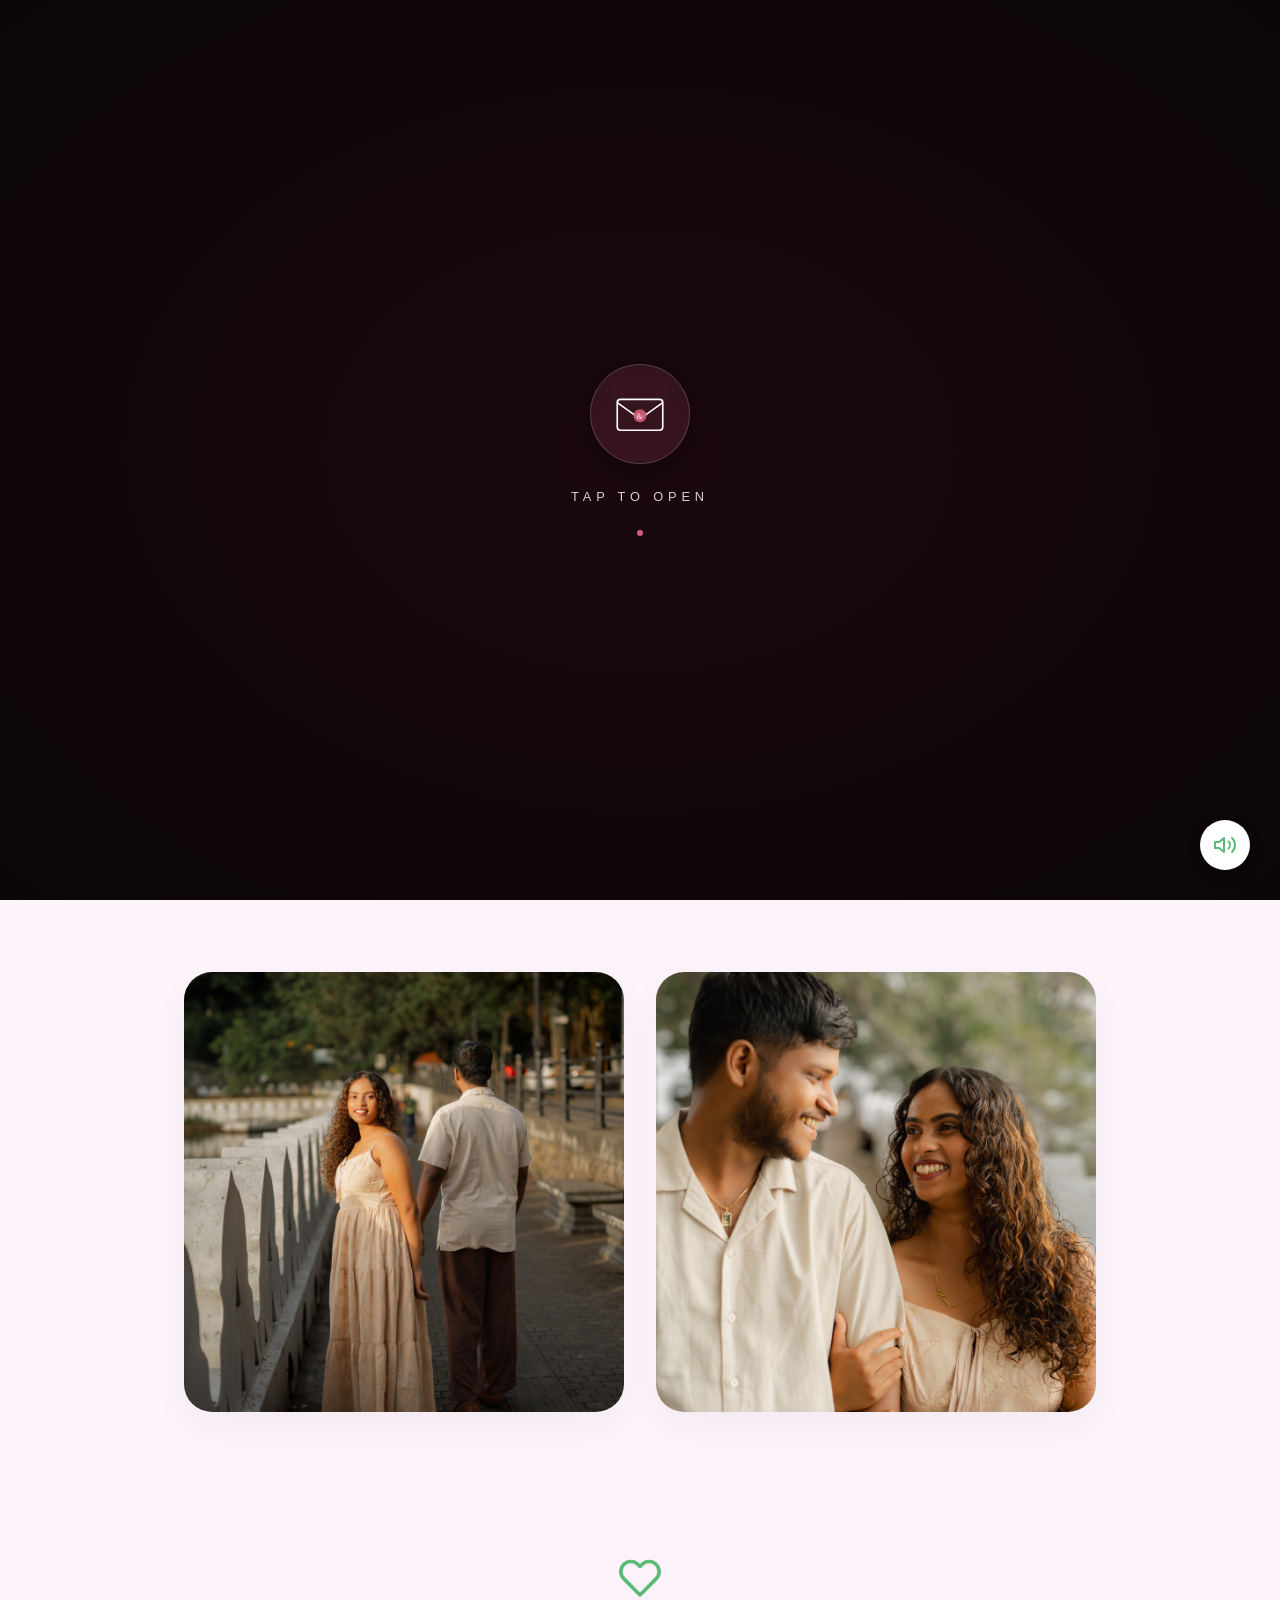
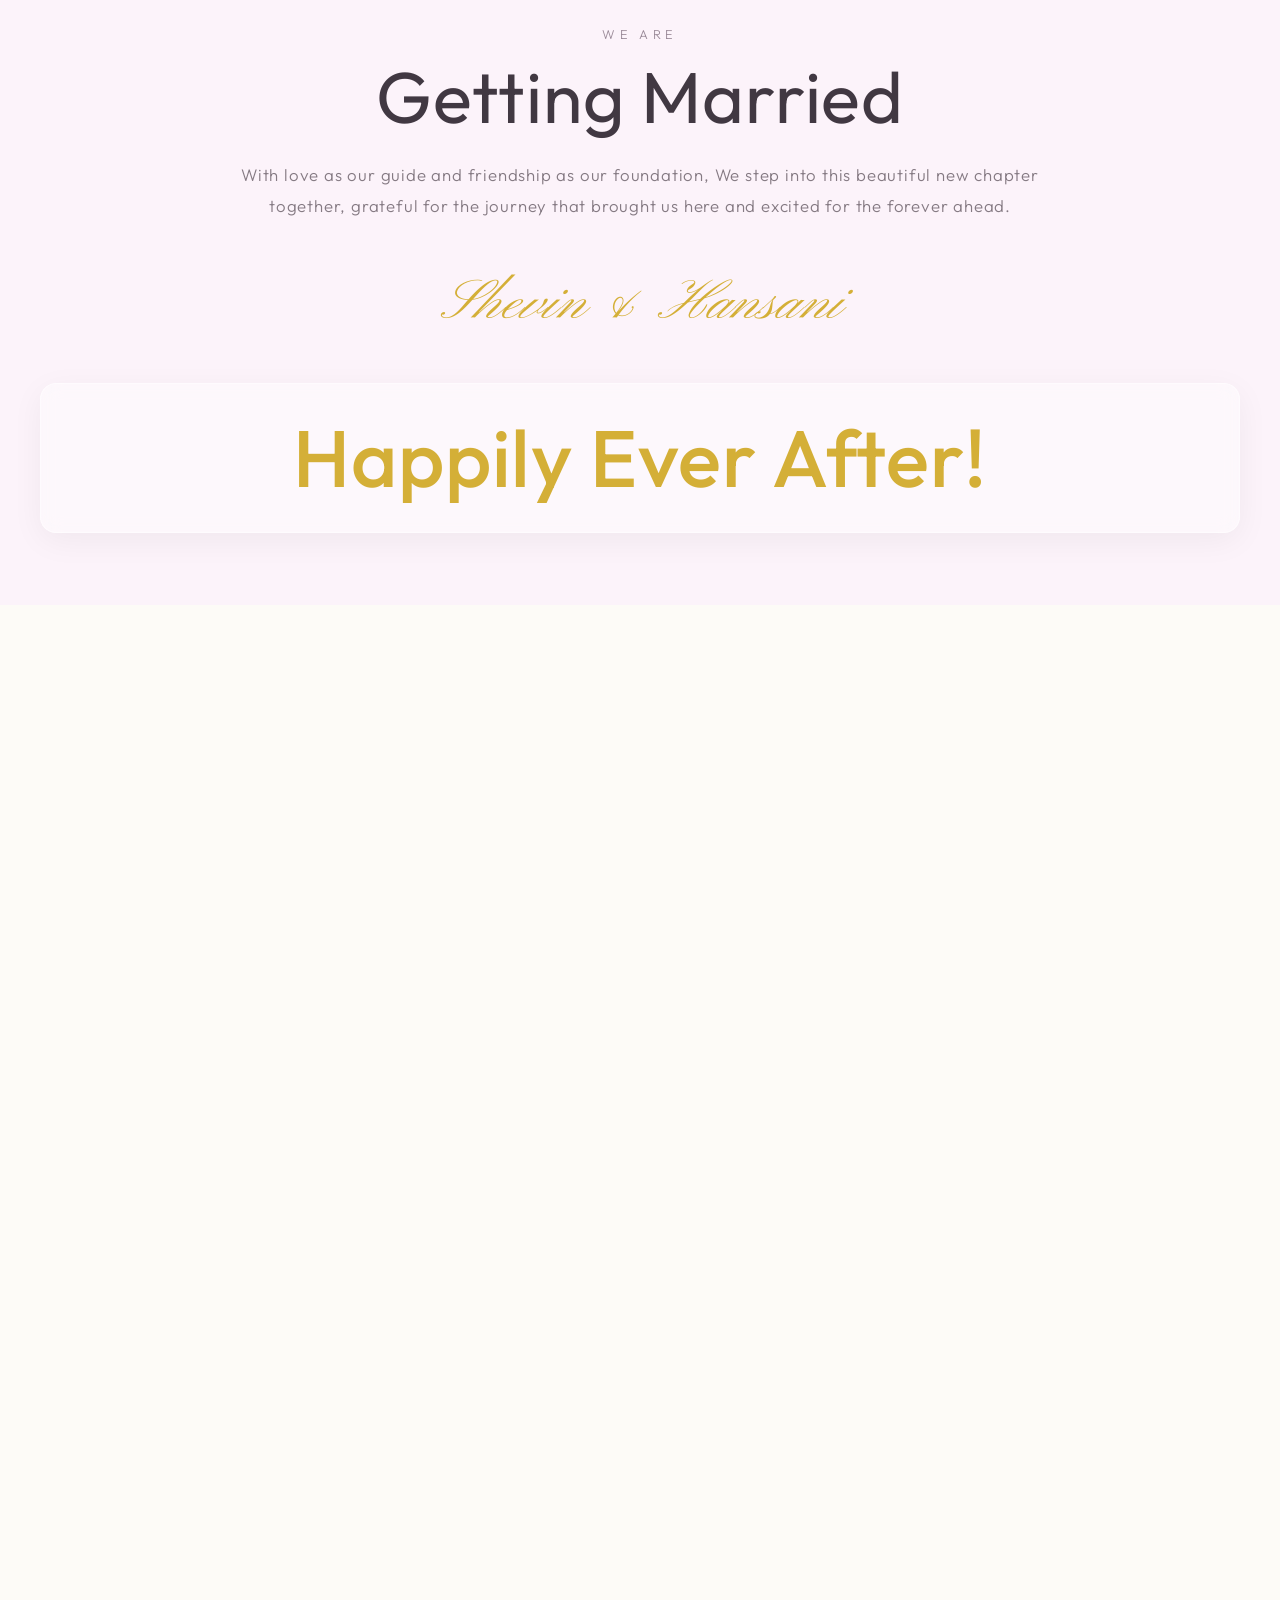
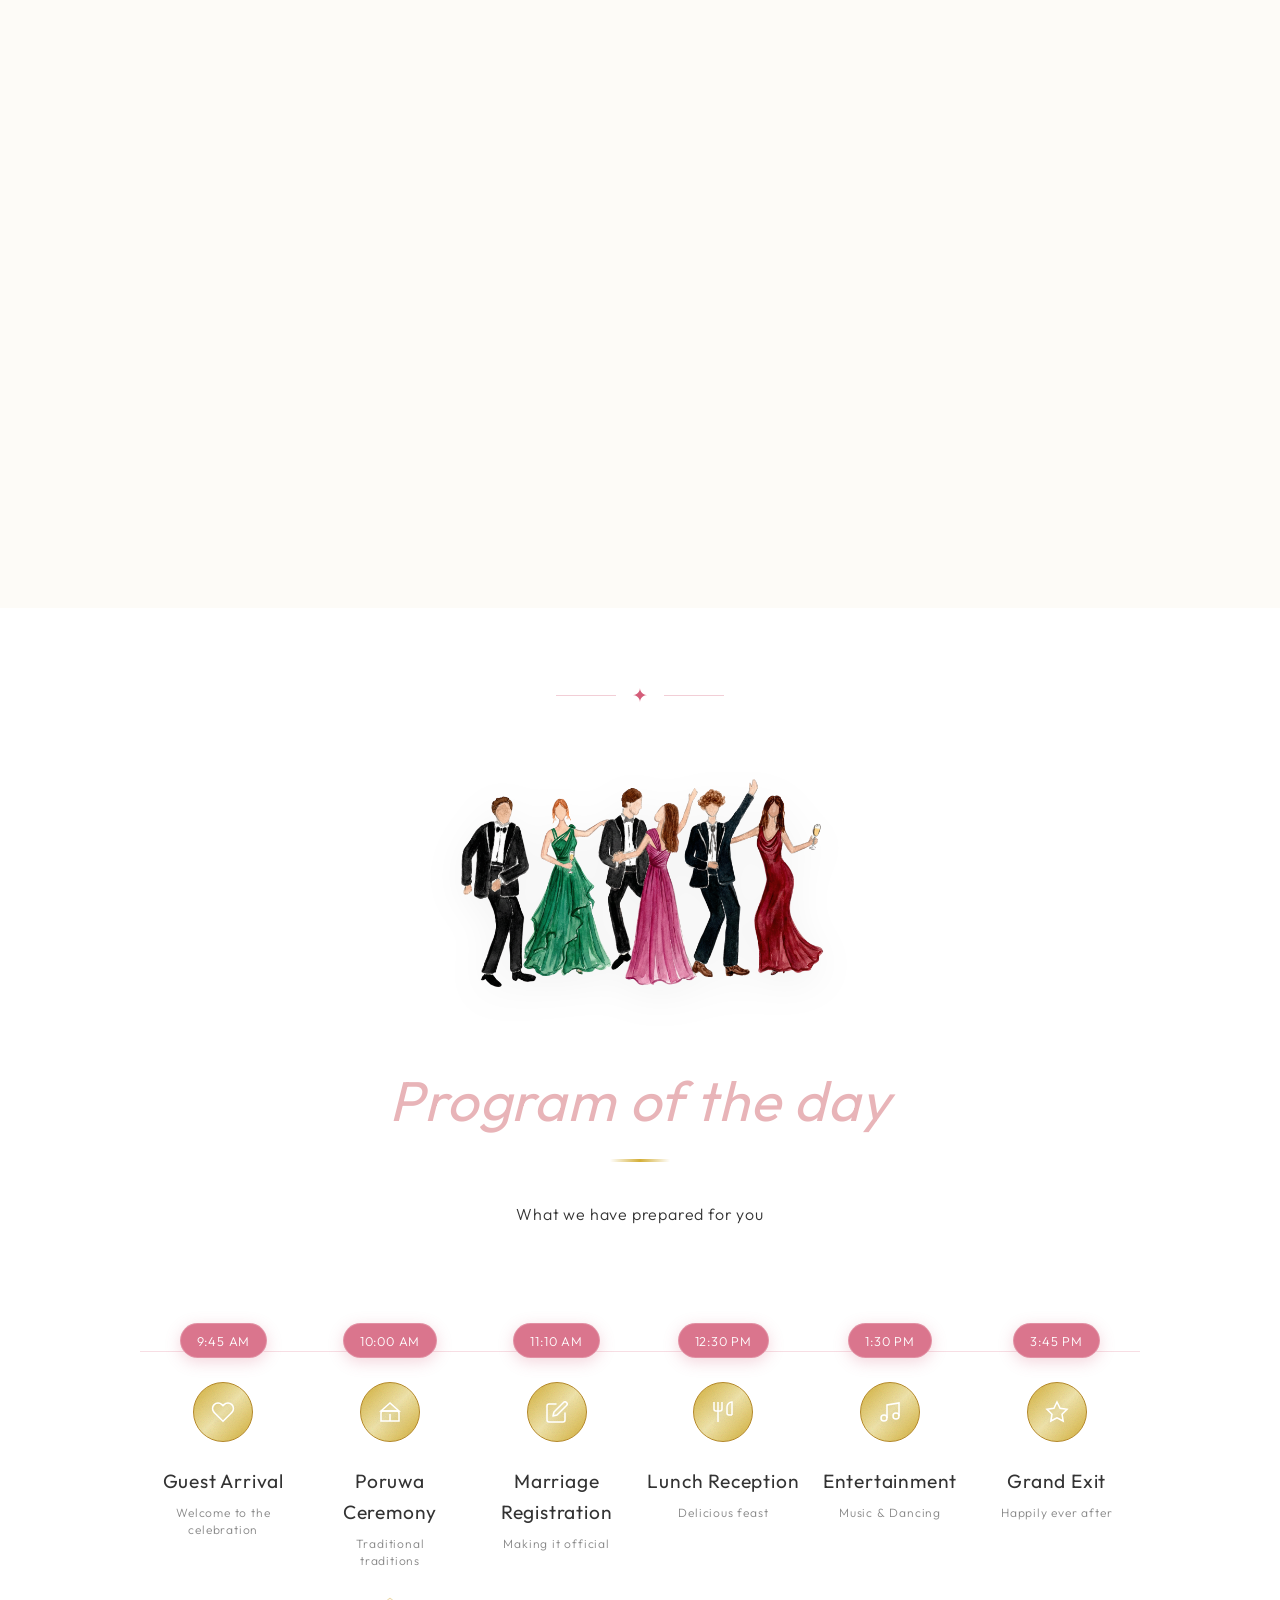
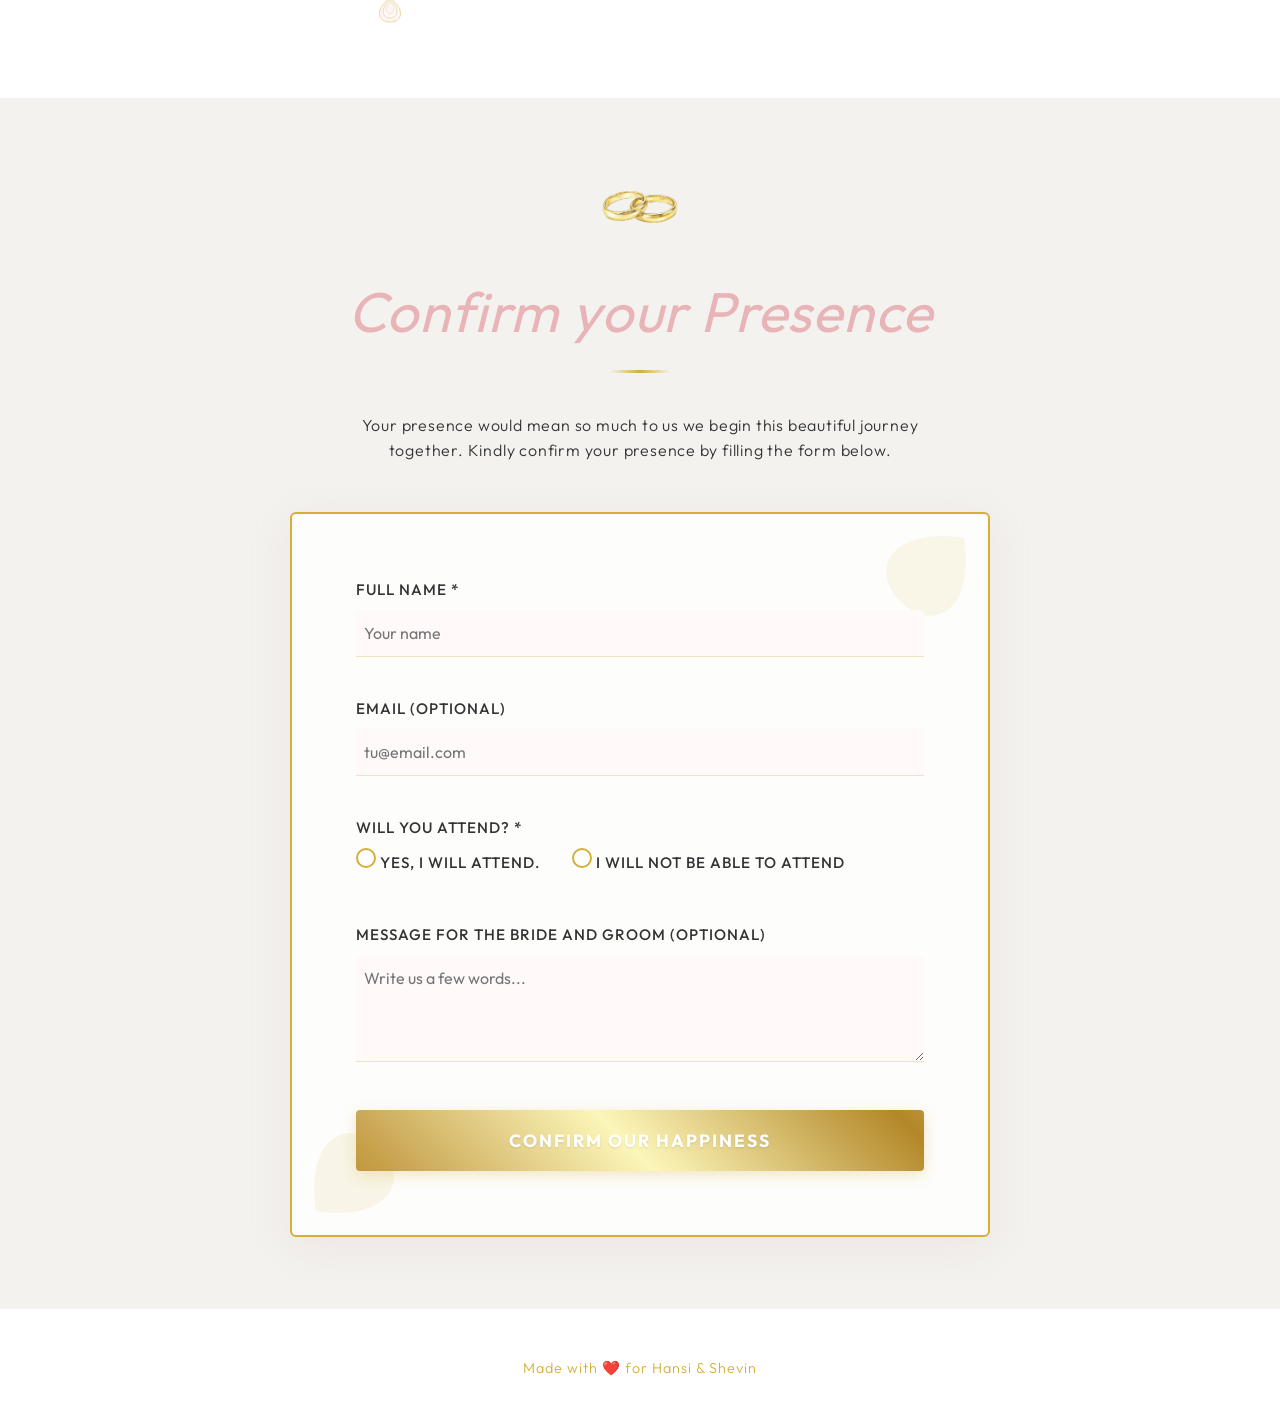
==== commit b6bfc3ef: "Improve playlist input fields visibility, petal animation, and RSVP form redesign" ====
--- a/index.html
+++ b/index.html
@@ -8,8 +8,9 @@
     <meta name="description" content="Join us to celebrate our wedding day. Date, venue, and RSVP details.">
     <link rel="preconnect" href="https://fonts.googleapis.com">
     <link rel="preconnect" href="https://fonts.gstatic.com" crossorigin>
+
     <link
-        href="https://fonts.googleapis.com/css2?family=Cormorant+Garamond:ital,wght@0,300;0,400;0,600;1,400&family=Montserrat:wght@300;400;500&display=swap"
+        href="https://fonts.googleapis.com/css2?family=Outfit:wght@300;400;600&family=Pinyon+Script&family=Playfair+Display:ital,wght@0,400;0,700;1,400&display=swap"
         rel="stylesheet">
     <link rel="stylesheet" href="style.css">
 </head>
@@ -81,9 +82,11 @@
         </div>
     </header>
 
+
+
     <!-- Couple Section -->
     <section id="couple" class="couple-section">
-        <div class="container couple-container">
+        <div class="container couple-container reveal">
             <!-- Bride Card -->
             <div class="couple-card">
                 <!-- Using placeholder unsplash image temporarily -->
@@ -149,9 +152,11 @@
         </div>
     </section>
 
+
+
     <!-- Countdown Section -->
     <section id="countdown" class="countdown-section">
-        <div class="container countdown-container-modern">
+        <div class="container countdown-container-modern reveal">
             <div class="countdown-header-modern">
                 <svg class="heart-icon-modern" viewBox="0 0 24 24" fill="none" stroke="#5CBA76" stroke-width="2"
                     stroke-linecap="round" stroke-linejoin="round">
@@ -197,9 +202,11 @@
         </div>
     </section>
 
+
+
     <!-- Location Section (Details of the Day) -->
     <section id="location" class="location-section">
-        <div class="container">
+        <div class="container reveal">
             <div class="location-header">
                 <div class="champagne-icon">
                     <!-- Simple SVG Champagne Icon matching reference style -->
@@ -295,9 +302,11 @@
         </div>
     </section>
 
+
+
     <!-- Program of the Day Section -->
     <section id="program" class="program-section">
-        <div class="container">
+        <div class="container reveal">
             <div class="program-header">
                 <div class="program-divider">
                     <span>✦</span>
@@ -345,6 +354,17 @@
                     </div>
                     <h3 class="event-title">Poruwa Ceremony</h3>
                     <p class="event-desc">Traditional traditions</p>
+                    <div class="floral-motif lotus">
+                        <!-- Delicate Lotus SVG (Gold accents, semi-transparent) -->
+                        <svg width="40" height="40" viewBox="0 0 100 100" fill="none" opacity="0.6">
+                            <path d="M50 90 C 20 90, 10 60, 50 30 C 90 60, 80 90, 50 90 Z" fill="#FDEFF2"
+                                stroke="#D4AF37" stroke-width="2" />
+                            <path d="M50 80 C 30 80, 25 55, 50 35 C 75 55, 70 80, 50 80 Z" fill="rgba(255,255,255,0.4)"
+                                stroke="#D4AF37" stroke-width="1.5" />
+                            <path d="M50 70 C 40 70, 35 50, 50 40 C 65 50, 60 70, 50 70 Z" fill="#FDEFF2"
+                                stroke="#D4AF37" stroke-width="1" />
+                        </svg>
+                    </div>
                 </div>
 
                 <!-- Timeline Item 3: Registration -->
@@ -415,8 +435,10 @@
 
 
     </section>
+
+
     <section id="rsvp" class="rsvp-section">
-        <div class="container">
+        <div class="container reveal">
             <div class="rsvp-header">
                 <div class="rings-icon">
                     <img src="rings-illustration-tO3OeALU.png" alt="Wedding Rings Illustration"
@@ -462,10 +484,7 @@
                 </div>
 
                 <button type="submit" class="submit-btn confirm-btn">
-                    <svg width="16" height="16" viewBox="0 0 24 24" fill="none" stroke="currentColor" stroke-width="2">
-                        <path d="M22 2L11 13M22 2l-7 20-4-9-9-4 20-7z" />
-                    </svg>
-                    Send confirmation
+                    Confirm Our Happiness
                 </button>
             </form>
 
@@ -506,7 +525,7 @@
 
                 <p class="thank-you-footer">
                     <span style="color: #b28694;">RSVP By 5th May 2026 : Shevin +94 74 124 1661</span> <br><br>
-                    If for any reason you cannot attend, we would greatly appreciate if you could let us know in
+                    If any reason you cannot attend, we would greatly appreciate if you could let us know in
                     advance.<br>
                     You can contact us via WhatsApp.<br>
                     <span>Hansani: +94 76 794 9083 | Shevin: +94 74 124 1661</span>
@@ -516,7 +535,8 @@
             <!-- Sorry / Cannot Attend Message (Hidden Initial State) -->
             <div id="rsvp-sorry" class="rsvp-thank-you hidden">
                 <h3 class="thank-you-title">Thank you for letting us know</h3>
-                <p class="thank-you-msg">We will miss you on our special day, But we truly appreciate you letting us
+                <p class="thank-you-msg">We will miss celebrating with you on our special day, But we truly appreciate
+                    you letting us
                     know.Thank you for your love and support.</p>
 
                 <p class="couple-signature-modern" style="font-size: 1.8rem; margin: 2rem 0;"> Hansani &amp; Shevin
@@ -535,6 +555,8 @@
     <div id="success-video-overlay" class="success-video-overlay hidden">
         <video id="gate-video" src="gateVideo.mp4" playsinline preload="auto" muted></video>
     </div>
+
+
 
     <footer>
         <p>Made with ❤️ for Hansi & Shevin</p>
@@ -562,6 +584,9 @@
         </svg>
     </button>
 
+    <!-- Antigravity Particles Overlay -->
+    <canvas id="petal-canvas"></canvas>
+
     <script src="script.js"></script>
 </body>
 
--- a/style.css
+++ b/style.css
@@ -1,47 +1,48 @@
 :root {
-    /* Refined Color Palette */
+    /* Refined Luxury Color Palette */
     --color-bg-primary: #FFFFFF;
-    /* White */
-    --color-bg-secondary: #FEF8F9;
-    /* Very faint Rose tint for sections */
-
-    --color-mauve: #915F6D;
-    /* Vintage Mauve (Primary Dark) */
-    --color-rose: #D49C9C;
-    /* English Rose (Secondary Soft) */
-    --color-rose-light: #EBCBCB;
-    /* Light Rose for backgrounds/hovers */
-
-    --color-text-primary: #5C4033;
-    /* Dark Brown/Earth for main text */
-    --color-text-secondary: #915F6D;
-    /* Mauve for subtitles */
-
-    --color-accent: #D49C9C;
-    /* English Rose Accent */
-    --color-border: rgba(145, 95, 109, 0.2);
+    --color-bg-secondary: #FDEFF2;
+    /* Blush Pink */
+
+    --color-mauve: #E8B4B8;
+    /* Dusty Rose for primary elements */
+    --color-rose: #E8B4B8;
+    /* Dusty Rose (Secondary Soft) */
+    --color-rose-light: #FDEFF2;
+    /* Light Blush for backgrounds/hovers */
+
+    --color-text-primary: #333333;
+    /* Darker grey for primary text */
+    --color-text-secondary: #D4AF37;
+    /* Gold for subtitles */
+
+    --color-accent: #D4AF37;
+    /* Gold Accent */
+    --color-border: rgba(212, 175, 55, 0.3);
+    /* Gold border */
 
     /* Envelope Specifics */
-    --envelope-base: #915F6D;
-    --envelope-flap-gradient-start: #915F6D;
-    --envelope-flap-gradient-end: #AC7B88;
-    /* Slightly lighter/rosier mauve */
-    --seal-color: #FFFFFF;
+    --envelope-base: #E8B4B8;
+    --envelope-flap-gradient-start: #E8B4B8;
+    --envelope-flap-gradient-end: #D9A0A5;
+    /* Slightly lighter/rosier dusty rose */
+    --seal-color: #D4AF37;
 
     /* Typography */
-    --font-heading: 'Cormorant Garamond', serif;
-    --font-body: 'Montserrat', sans-serif;
+    --font-heading: 'Outfit', sans-serif;
+    --font-names: 'Pinyon Script', cursive;
+    --font-body: 'Outfit', sans-serif;
 
     /* Spacing & Layout */
     --container-width: 1200px;
     --spacing-sm: 1rem;
     --spacing-md: 2rem;
-    --spacing-lg: 4rem;
-    --spacing-xl: 8rem;
+    --spacing-lg: 2.5rem;
+    --spacing-xl: 4.5rem;
 
     /* Transitions */
-    --transition-fast: 0.3s ease;
-    --transition-slow: 0.8s cubic-bezier(0.2, 0.8, 0.2, 1);
+    --transition-fast: 0.3s cubic-bezier(0.4, 0, 0.2, 1);
+    --transition-slow: 0.8s cubic-bezier(0.4, 0, 0.2, 1);
 }
 
 * {
@@ -56,10 +57,12 @@
 
 body {
     font-family: var(--font-body);
+    font-weight: 300;
     background-color: var(--color-bg-primary);
     color: var(--color-text-primary);
     line-height: 1.6;
     overflow-x: hidden;
+    letter-spacing: 0.05em;
 }
 
 /* Typography Utilities */
@@ -72,7 +75,8 @@
 }
 
 .section-title {
-    font-size: 3rem;
+    font-size: 3.5rem;
+    font-style: italic;
     text-align: center;
     margin-bottom: var(--spacing-lg);
     color: var(--color-mauve);
@@ -88,7 +92,7 @@
     transform: translateX(-50%);
     width: 60px;
     height: 3px;
-    background: linear-gradient(90deg, var(--color-mauve), var(--color-rose));
+    background: linear-gradient(90deg, transparent, var(--color-accent), transparent);
 }
 
 /* Navbar */
@@ -121,10 +125,11 @@
     text-decoration: none;
     color: var(--color-text-primary);
     margin-left: 2rem;
+    font-family: var(--font-body);
     font-weight: 500;
     font-size: 0.9rem;
     text-transform: uppercase;
-    letter-spacing: 1px;
+    letter-spacing: 2px;
     transition: var(--transition-fast);
 }
 
@@ -215,16 +220,30 @@
     margin: 0;
 }
 
-/* --- Names: single line, large serif --- */
+@keyframes goldenGlow {
+    0% {
+        text-shadow: 0 0 10px rgba(212, 175, 55, 0.2);
+    }
+
+    50% {
+        text-shadow: 0 0 20px rgba(212, 175, 55, 0.6), 0 0 30px rgba(212, 175, 55, 0.4);
+    }
+
+    100% {
+        text-shadow: 0 0 10px rgba(212, 175, 55, 0.2);
+    }
+}
+
+/* --- Names: single line, large cursive --- */
 .hero-names {
-    font-family: var(--font-heading);
-    font-size: clamp(3rem, 9vw, 7rem);
+    font-family: var(--font-names);
+    font-size: clamp(4.5rem, 12vw, 10rem);
     font-weight: 400;
     color: #FFFFFF;
     line-height: 1.05;
     margin: 0;
-    text-shadow: 0 2px 24px rgba(0, 0, 0, 0.18);
     white-space: nowrap;
+    animation: goldenGlow 3s infinite alternate;
 }
 
 .hero-names em {
@@ -272,23 +291,25 @@
 .hero-rsvp-btn {
     display: inline-block;
     padding: 0.75rem 3rem;
-    border: 1.5px solid rgba(255, 255, 255, 0.85);
+    border: none;
     color: #FFFFFF;
     font-family: var(--font-body);
     font-size: 0.72rem;
-    font-weight: 500;
+    font-weight: 600;
     letter-spacing: 0.35em;
     text-transform: uppercase;
     text-decoration: none;
-    background: transparent;
-    backdrop-filter: blur(4px);
-    transition: background 0.3s ease, border-color 0.3s ease, color 0.3s ease;
+    background: linear-gradient(45deg, #BF953F, #FCF6BA, #B38728, #FBF5B7, #AA771C);
+    background-size: 200% auto;
+    box-shadow: 0 4px 15px rgba(212, 175, 55, 0.4);
+    transition: all var(--transition-fast);
     margin-top: 0.4rem;
 }
 
 .hero-rsvp-btn:hover {
-    background: rgba(255, 255, 255, 0.2);
-    border-color: #FFFFFF;
+    background-position: right center;
+    box-shadow: 0 6px 20px rgba(212, 175, 55, 0.6);
+    transform: translateY(-2px);
 }
 
 /* --- Scroll down label + chevron --- */
@@ -455,8 +476,8 @@
 .couple-overlay {
     position: absolute;
     inset: 0;
-    /* Dark semi-transparent gradient + blur */
-    background: linear-gradient(to bottom, rgba(30, 32, 28, 0.4), rgba(30, 32, 28, 0.8));
+    /* Soft Blush semi-transparent gradient + blur */
+    background: linear-gradient(to bottom, rgba(232, 180, 184, 0.4), rgba(232, 180, 184, 0.8));
     backdrop-filter: blur(10px);
     -webkit-backdrop-filter: blur(10px);
     display: flex;
@@ -509,8 +530,8 @@
 }
 
 .couple-name {
-    font-family: var(--font-heading);
-    font-size: 3.2rem;
+    font-family: var(--font-names);
+    font-size: 4.8rem;
     font-weight: 400;
     margin-bottom: 0.1rem;
     color: #FFF;
@@ -614,12 +635,10 @@
 }
 
 .couple-signature-modern {
-    font-family: var(--font-heading);
+    font-family: var(--font-names);
     font-style: italic;
-    font-size: 2.2rem;
-    color: #ba5ca7;
-    /* Vibrant green */
-
+    font-size: 3.5rem;
+    color: var(--color-accent);
 }
 
 /* Time boxes container */
@@ -638,15 +657,18 @@
 }
 
 .time-box {
-    background: #FFFFFF;
+    background: rgba(255, 255, 255, 0.4);
+    backdrop-filter: blur(10px);
+    -webkit-backdrop-filter: blur(10px);
+    border: 1px solid rgba(255, 255, 255, 0.5);
     border-radius: 16px;
     width: 150px;
     height: 150px;
     display: flex;
     align-items: center;
     justify-content: center;
-    box-shadow: 0 10px 40px rgba(0, 0, 0, 0.05);
-    transition: transform 0.3s ease;
+    box-shadow: 0 8px 32px rgba(0, 0, 0, 0.05);
+    transition: transform 0.3s cubic-bezier(0.4, 0, 0.2, 1);
 }
 
 .time-box:hover {
@@ -658,7 +680,7 @@
     font-size: 5rem;
     font-weight: 500;
     line-height: 1;
-    color: #ba5ca2;
+    color: var(--color-text-secondary);
     margin: 0;
 }
 
@@ -737,14 +759,15 @@
 }
 
 .location-card {
-    background: #FFFFFF;
+    background: rgba(255, 255, 255, 0.4);
+    backdrop-filter: blur(10px);
+    -webkit-backdrop-filter: blur(10px);
+    border: 1px solid var(--color-border);
     max-width: 800px;
     margin: 0 auto;
     padding: 3rem 2rem;
     border-radius: 4px;
-    box-shadow: 0 10px 40px rgba(0, 0, 0, 0.05);
-    /* Soft shadow */
-    border: 1px solid rgba(145, 95, 109, 0.05);
+    box-shadow: 0 8px 32px rgba(0, 0, 0, 0.05);
 }
 
 .location-icon-circle {
@@ -1246,55 +1269,98 @@
 }
 
 .rsvp-form-card {
-    background: #FFFFFF;
+    background: rgba(255, 255, 255, 0.8);
+    backdrop-filter: blur(15px);
+    -webkit-backdrop-filter: blur(15px);
     max-width: 700px;
     margin: 0 auto;
-    padding: 3rem 4rem;
-    /* Increased side padding for spacious look */
+    padding: 4rem;
     border-radius: 6px;
-    box-shadow: 0 4px 20px rgba(0, 0, 0, 0.05);
-    border: 1px solid #Eaeaea;
+    box-shadow: 0 10px 40px rgba(232, 180, 184, 0.2);
+    border: 2px solid var(--color-accent);
     text-align: left;
+    position: relative;
+    overflow: hidden;
+}
+
+/* Floral Watermarks for RSVP Card */
+.rsvp-form-card::before,
+.rsvp-form-card::after {
+    content: '';
+    position: absolute;
+    width: 150px;
+    height: 150px;
+    opacity: 0.1;
+    pointer-events: none;
+    z-index: 0;
+    background-image: url("data:image/svg+xml,%3Csvg viewBox='0 0 100 100' xmlns='http://www.w3.org/2000/svg'%3E%3Cpath d='M50 90 C 20 90, 10 60, 50 30 C 90 60, 80 90, 50 90 Z' fill='%23D4AF37'/%3E%3C/svg%3E");
+    background-repeat: no-repeat;
+    background-size: contain;
+}
+
+.rsvp-form-card::before {
+    top: -30px;
+    right: -30px;
+    transform: rotate(45deg);
+}
+
+.rsvp-form-card::after {
+    bottom: -30px;
+    left: -30px;
+    transform: rotate(-135deg);
 }
 
 .form-group {
-    margin-bottom: 2rem;
+    margin-bottom: 2.5rem;
+    position: relative;
+    z-index: 1;
 }
 
 .form-group label {
     display: block;
-    font-family: var(--font-heading);
-    color: #4A4A4A;
-    /* Dark Grey Text */
-    font-size: 1.1rem;
-    margin-bottom: 0.8rem;
-    font-weight: 600;
-}
-
-/* Input Fields styling matching reference (Beige/Cream input) */
+    font-family: var(--font-body);
+    color: var(--color-text-primary);
+    font-size: 0.95rem;
+    font-weight: 500;
+    letter-spacing: 1px;
+    text-transform: uppercase;
+    margin-bottom: 0.5rem;
+    transition: transform 0.3s ease, color 0.3s ease;
+}
+
+/* Base input styling (minimal border) */
 .form-group input[type="text"],
 .form-group input[type="email"],
 .form-group input[type="number"],
 .form-group textarea,
 .form-group select {
     width: 100%;
-    padding: 0.8rem 1rem;
-    border: 1px solid #D6D2C4;
-    background-color: #F0EEE6;
-    /* Beige Input Background matching reference */
-    border-radius: 4px;
+    padding: 0.8rem 0.5rem;
+    border: none;
+    border-bottom: 1px solid rgba(212, 175, 55, 0.3);
+    background-color: #FFF9FA;
+    /* Blush Pink background */
+    border-radius: 4px 4px 0 0;
     font-family: var(--font-body);
     font-size: 1rem;
-    color: #333;
+    color: var(--color-text-primary);
     transition: all 0.3s ease;
 }
 
+/* Focus states with Gold glow */
 .form-group input:focus,
 .form-group textarea:focus,
 .form-group select:focus {
     outline: none;
-    border-color: #A39585;
+    border-bottom: 2px solid var(--color-accent);
     background-color: #FFFFFF;
+    box-shadow: 0 4px 10px rgba(212, 175, 55, 0.1);
+}
+
+/* Shifting label effect */
+.form-group:focus-within label {
+    color: var(--color-accent);
+    transform: translateY(-2px);
 }
 
 /* Radio Buttons Group */
@@ -1307,19 +1373,47 @@
 .radio-label {
     display: flex;
     align-items: center;
-    gap: 0.5rem;
+    gap: 0.8rem;
     font-family: var(--font-body);
     font-size: 1rem;
     cursor: pointer;
-    font-weight: normal !important;
-    color: #4A4A4A;
-}
-
+    font-weight: 500 !important;
+    color: var(--color-text-primary);
+    position: relative;
+}
+
+/* Hide default radio */
 .radio-label input[type="radio"] {
-    width: 1.2rem;
-    height: 1.2rem;
-    accent-color: #3C4A3E;
+    appearance: none;
+    -webkit-appearance: none;
+    width: 20px;
+    height: 20px;
+    border: 2px solid var(--color-accent);
+    border-radius: 50%;
     margin: 0;
+    position: relative;
+    outline: none;
+    cursor: pointer;
+    background-color: transparent;
+    transition: all 0.3s ease;
+}
+
+/* Custom Gold Circle inner fill on checked */
+.radio-label input[type="radio"]:checked::after {
+    content: '';
+    position: absolute;
+    top: 50%;
+    left: 50%;
+    transform: translate(-50%, -50%);
+    width: 10px;
+    height: 10px;
+    background-color: var(--color-accent);
+    border-radius: 50%;
+    box-shadow: 0 0 5px rgba(212, 175, 55, 0.5);
+}
+
+.radio-label input[type="radio"]:checked {
+    box-shadow: 0 0 10px rgba(212, 175, 55, 0.2);
 }
 
 .small-input {
@@ -1379,38 +1473,51 @@
     margin: 0;
 }
 
+@keyframes goldPulse {
+    0% {
+        box-shadow: 0 0 0 0 rgba(212, 175, 55, 0.4);
+    }
+
+    70% {
+        box-shadow: 0 0 0 15px rgba(212, 175, 55, 0);
+    }
+
+    100% {
+        box-shadow: 0 0 0 0 rgba(212, 175, 55, 0);
+    }
+}
+
 .submit-btn.confirm-btn {
     width: 100%;
-    padding: 1rem;
-    /* Red Rose (#C72C41) to Lotus Pink (#D45D79) Gradient */
-    background: linear-gradient(135deg, #C72C41, #D45D79);
-    backdrop-filter: blur(5px);
-    /* Less blur needed for solid gradient, but keeps glass border feel */
-    -webkit-backdrop-filter: blur(5px);
-    border: 1px solid rgba(255, 255, 255, 0.3);
-    box-shadow: 0 4px 15px rgba(199, 44, 65, 0.4);
+    padding: 1.2rem;
+    /* Luxury Gold Gradient */
+    background: linear-gradient(45deg, #BF953F, #FCF6BA, #B38728, #FBF5B7, #AA771C);
+    background-size: 200% auto;
+    border: none;
+    box-shadow: 0 4px 15px rgba(212, 175, 55, 0.3);
 
     color: #FFFFFF;
     text-shadow: 0 1px 2px rgba(0, 0, 0, 0.1);
 
     border-radius: 4px;
     font-family: var(--font-body);
-    font-size: 1rem;
-    font-weight: 600;
+    font-size: 1.1rem;
+    font-weight: 700;
+    letter-spacing: 2px;
+    text-transform: uppercase;
     cursor: pointer;
     display: flex;
     justify-content: center;
     align-items: center;
     gap: 0.8rem;
-    transition: all 0.3s ease;
+    transition: all 0.4s cubic-bezier(0.4, 0, 0.2, 1);
     margin-top: 2rem;
 }
 
 .submit-btn.confirm-btn:hover {
     transform: translateY(-2px);
-    box-shadow: 0 8px 25px rgba(199, 44, 65, 0.5);
-    background: linear-gradient(135deg, #A61B2E, #C04360);
-    /* Slightly darker on hover */
+    background-position: right center;
+    animation: goldPulse 1.5s infinite;
 }
 
 /* --- RSVP Thank You Message --- */
@@ -2101,11 +2208,27 @@
 
 /* --- Final Mobile Polish (< 480px) --- */
 
+/* --- Final Mobile Polish (< 768px) --- */
+@media (max-width: 768px) {
+    :root {
+        --spacing-xl: 5rem;
+        --spacing-lg: 3rem;
+    }
+}
+
 /* --- Final Mobile Polish (< 480px) --- */
 @media (max-width: 480px) {
     :root {
-        --spacing-xl: 4rem;
-        /* Reduce vertical spacing */
+        --spacing-xl: 3rem;
+        --spacing-lg: 2rem;
+    }
+
+    .couple-section,
+    .countdown-section,
+    .location-section,
+    .program-section,
+    .rsvp-section {
+        padding: 3rem 1rem;
     }
 
     .section-title {
@@ -2147,4 +2270,333 @@
         font-size: 1rem;
         margin-bottom: 2rem;
     }
+}
+
+/* =========================================================
+   ANTIGRAVITY PARTICLES OVERLAY
+   ========================================================= */
+#petal-canvas {
+    position: fixed;
+    top: 0;
+    left: 0;
+    width: 100%;
+    height: 100%;
+    pointer-events: none;
+    z-index: 10;
+}
+
+/* =========================================================
+   SCROLL REVEAL ANIMATIONS
+   ========================================================= */
+.reveal {
+    opacity: 0;
+    transform: translateY(30px);
+    transition: all 0.8s cubic-bezier(0.4, 0, 0.2, 1);
+}
+
+.reveal.active {
+    opacity: 1;
+    transform: translateY(0);
+}
+
+/* =========================================================
+   TIMELINE ICONS GOLD FOIL UPGRADE
+   ========================================================= */
+
+@keyframes goldFoilShine {
+    0% {
+        transform: translateX(-150%) skewX(-25deg);
+    }
+
+    20% {
+        transform: translateX(150%) skewX(-25deg);
+    }
+
+    100% {
+        transform: translateX(150%) skewX(-25deg);
+    }
+
+    /* Wait before repeating */
+}
+
+.timeline-item .icon-circle {
+    position: relative;
+    width: 60px;
+    height: 60px;
+    border-radius: 50%;
+    margin: 0 auto 1.5rem;
+    display: flex;
+    justify-content: center;
+    align-items: center;
+
+    /* 1. Metallic Gold Gradient Background */
+    background: linear-gradient(135deg, #D4AF37 0%, #F1E5AC 50%, #D4AF37 100%);
+
+    /* 2. Thin 1px darker gold border for depth */
+    border: 1px solid #B38728;
+
+    overflow: hidden;
+    /* Keep shine and texture inside the circle */
+    z-index: 1;
+
+    /* 3. Hover state prep */
+    transition: transform 0.4s cubic-bezier(0.4, 0, 0.2, 1), box-shadow 0.4s cubic-bezier(0.4, 0, 0.2, 1);
+}
+
+/* 4. Noise texture pseudo-element for realistic foil feel */
+.timeline-item .icon-circle::before {
+    content: '';
+    position: absolute;
+    inset: 0;
+    opacity: 0.15;
+    mix-blend-mode: multiply;
+    background-image: url("data:image/svg+xml,%3Csvg viewBox='0 0 200 200' xmlns='http://www.w3.org/2000/svg'%3E%3Cfilter id='noiseFilter'%3E%3CfeTurbulence type='fractalNoise' baseFrequency='0.85' numOctaves='3' stitchTiles='stitch'/%3E%3C/filter%3E%3Crect width='100%25' height='100%25' filter='url(%23noiseFilter)'/%3E%3C/svg%3E");
+    pointer-events: none;
+    z-index: -1;
+}
+
+/* 5. Shine Animation ('Light Reflection') */
+.timeline-item .icon-circle::after {
+    content: '';
+    position: absolute;
+    top: 0;
+    left: 0;
+    width: 50%;
+    height: 100%;
+    background: linear-gradient(to right, rgba(255, 255, 255, 0) 0%, rgba(255, 255, 255, 0.6) 50%, rgba(255, 255, 255, 0) 100%);
+    transform: translateX(-150%) skewX(-25deg);
+    animation: goldFoilShine 4s infinite;
+    z-index: 2;
+    pointer-events: none;
+}
+
+/* 6. SVG Icons color targeting */
+.timeline-item .icon-circle svg {
+    color: #FFFFFF;
+    /* White to stand out. Can change to deep gold (#6B5000) if preferred */
+    position: relative;
+    z-index: 3;
+    width: 24px;
+    height: 24px;
+    filter: drop-shadow(0 2px 4px rgba(0, 0, 0, 0.1));
+}
+
+/* 7. Hover states */
+.timeline-item:hover .icon-circle {
+    transform: scale(1.1);
+    box-shadow: 0 8px 25px rgba(212, 175, 55, 0.4), 0 0 15px rgba(212, 175, 55, 0.2);
+}
+
+/* Update general button typography to be consistent */
+.submit-btn,
+.btn-location,
+.calendar-btn {
+    font-family: var(--font-body);
+    font-weight: 500;
+    text-transform: uppercase;
+    letter-spacing: 2px;
+}
+
+
+
+/* =========================================================
+   FLORAL THEME INTEGRATION
+   ========================================================= */
+
+/* Lotus Motif inside Timeline */
+.floral-motif.lotus {
+    margin-top: 1rem;
+    display: flex;
+    justify-content: center;
+    align-items: center;
+    animation: floatingLotus 6s ease-in-out infinite;
+}
+
+@keyframes floatingLotus {
+
+    0%,
+    100% {
+        transform: translateY(0);
+    }
+
+    50% {
+        transform: translateY(-5px);
+    }
+}
+
+/* White Lily Border for Location Card */
+.location-card {
+    position: relative;
+    overflow: hidden;
+    /* Keep the lilies inside the card corners */
+}
+
+/* Base style for corner lilies */
+.location-card::before,
+.location-card::after {
+    content: '';
+    position: absolute;
+    width: 120px;
+    height: 120px;
+    opacity: 0.15;
+    /* Semi-transparent, subtle */
+    pointer-events: none;
+    z-index: 0;
+    /* Soft White Lily SVG Graphic */
+    background-image: url("data:image/svg+xml,%3Csvg viewBox='0 0 100 100' xmlns='http://www.w3.org/2000/svg'%3E%3Cpath d='M10,90 Q40,60 50,10 Q60,60 90,90 Q60,80 50,90 Q40,80 10,90 Z' fill='%23FFFFFF' stroke='%23D4AF37' stroke-width='1.5'/%3E%3Cpath d='M30,90 Q45,70 50,30 Q55,70 70,90 Q55,85 50,90 Q45,85 30,90 Z' fill='rgba(253, 239, 242, 0.4)' stroke='%23D4AF37' stroke-width='0.5'/%3E%3C/svg%3E");
+    background-repeat: no-repeat;
+    background-size: contain;
+}
+
+/* Top Left Lily */
+.location-card::before {
+    top: -20px;
+    left: -20px;
+    transform: rotate(45deg);
+}
+
+/* Bottom Right Lily */
+.location-card::after {
+    bottom: -20px;
+    right: -20px;
+    transform: rotate(-135deg);
+}
+
+/* =========================================================
+   THE PLAYLIST SECTION
+   ========================================================= */
+
+.playlist-section {
+    padding: var(--spacing-lg) 5%;
+    background-color: transparent;
+    position: relative;
+    text-align: center;
+}
+
+.playlist-header {
+    margin-bottom: 2rem;
+}
+
+.playlist-icon {
+    margin-bottom: 1rem;
+    animation: floatingLotus 4s ease-in-out infinite;
+    /* Reuse smooth floating animation */
+}
+
+/* Glassmorphism Card Override */
+.playlist-form-card {
+    background: rgba(255, 255, 255, 0.15);
+    /* Much darker overlay to contrast white text */
+    backdrop-filter: blur(10px);
+    -webkit-backdrop-filter: blur(10px);
+    max-width: 600px;
+    margin: 0 auto;
+    padding: 3rem;
+    border-radius: 6px;
+    box-shadow: 0 8px 32px rgba(0, 0, 0, 0.1);
+    border: 1px solid rgba(255, 255, 255, 0.2);
+    text-align: left;
+}
+
+/* Minimalist Input Fields for Playlist */
+.form-group-minimal {
+    margin-bottom: 2.5rem;
+    position: relative;
+}
+
+.form-group-minimal label {
+    display: block;
+    font-family: var(--font-body);
+    color: #FFFFFF;
+    font-size: 0.95rem;
+    font-weight: 500;
+    letter-spacing: 1px;
+    text-transform: uppercase;
+    margin-bottom: 0.5rem;
+    opacity: 0.9;
+}
+
+.form-group-minimal input {
+    width: 100%;
+    padding: 15px;
+    border: none;
+    border-bottom: 2px solid #D4AF37;
+    background-color: #FFF9FA;
+    font-family: var(--font-body);
+    font-size: 1.1rem;
+    color: #333333;
+    border-radius: 4px 4px 0 0;
+    transition: all 0.3s ease;
+}
+
+.form-group-minimal input::placeholder {
+    color: #888888;
+    font-family: var(--font-body);
+    /* Outfit is the --font-body */
+    letter-spacing: 1px;
+}
+
+.form-group-minimal input:focus {
+    outline: none;
+    border-bottom: 2px solid var(--color-accent);
+    background-color: #FFFFFF;
+}
+
+/* Add to Playlist Button with Animations */
+@keyframes noteFloatUp {
+    0% {
+        transform: translateY(0) scale(1) rotate(0deg);
+        opacity: 1;
+    }
+
+    50% {
+        transform: translateY(-15px) scale(1.1) rotate(5deg);
+        opacity: 0.8;
+    }
+
+    100% {
+        transform: translateY(-30px) scale(0.8) rotate(-5deg);
+        opacity: 0;
+    }
+}
+
+.playlist-btn {
+    width: 100%;
+    padding: 1.2rem;
+    background: linear-gradient(45deg, #BF953F, #FCF6BA, #B38728, #FBF5B7, #AA771C);
+    background-size: 200% auto;
+    border: none;
+    border-radius: 4px;
+    color: #FFFFFF;
+    font-family: var(--font-body);
+    font-size: 1.1rem;
+    font-weight: 600;
+    letter-spacing: 2px;
+    text-transform: uppercase;
+    cursor: pointer;
+    display: flex;
+    justify-content: center;
+    align-items: center;
+    position: relative;
+    /* For the floating icon */
+    transition: all 0.4s cubic-bezier(0.4, 0, 0.2, 1);
+    box-shadow: 0 4px 15px rgba(212, 175, 55, 0.3);
+}
+
+.playlist-btn .note-hover-icon {
+    position: absolute;
+    right: 25%;
+    opacity: 0;
+    pointer-events: none;
+}
+
+.playlist-btn:hover {
+    transform: translateY(-2px);
+    background-position: right center;
+    box-shadow: 0 8px 25px rgba(212, 175, 55, 0.5);
+}
+
+/* Trigger icon float on button hover */
+.playlist-btn:hover .note-hover-icon {
+    animation: noteFloatUp 1.2s ease-out infinite;
 }
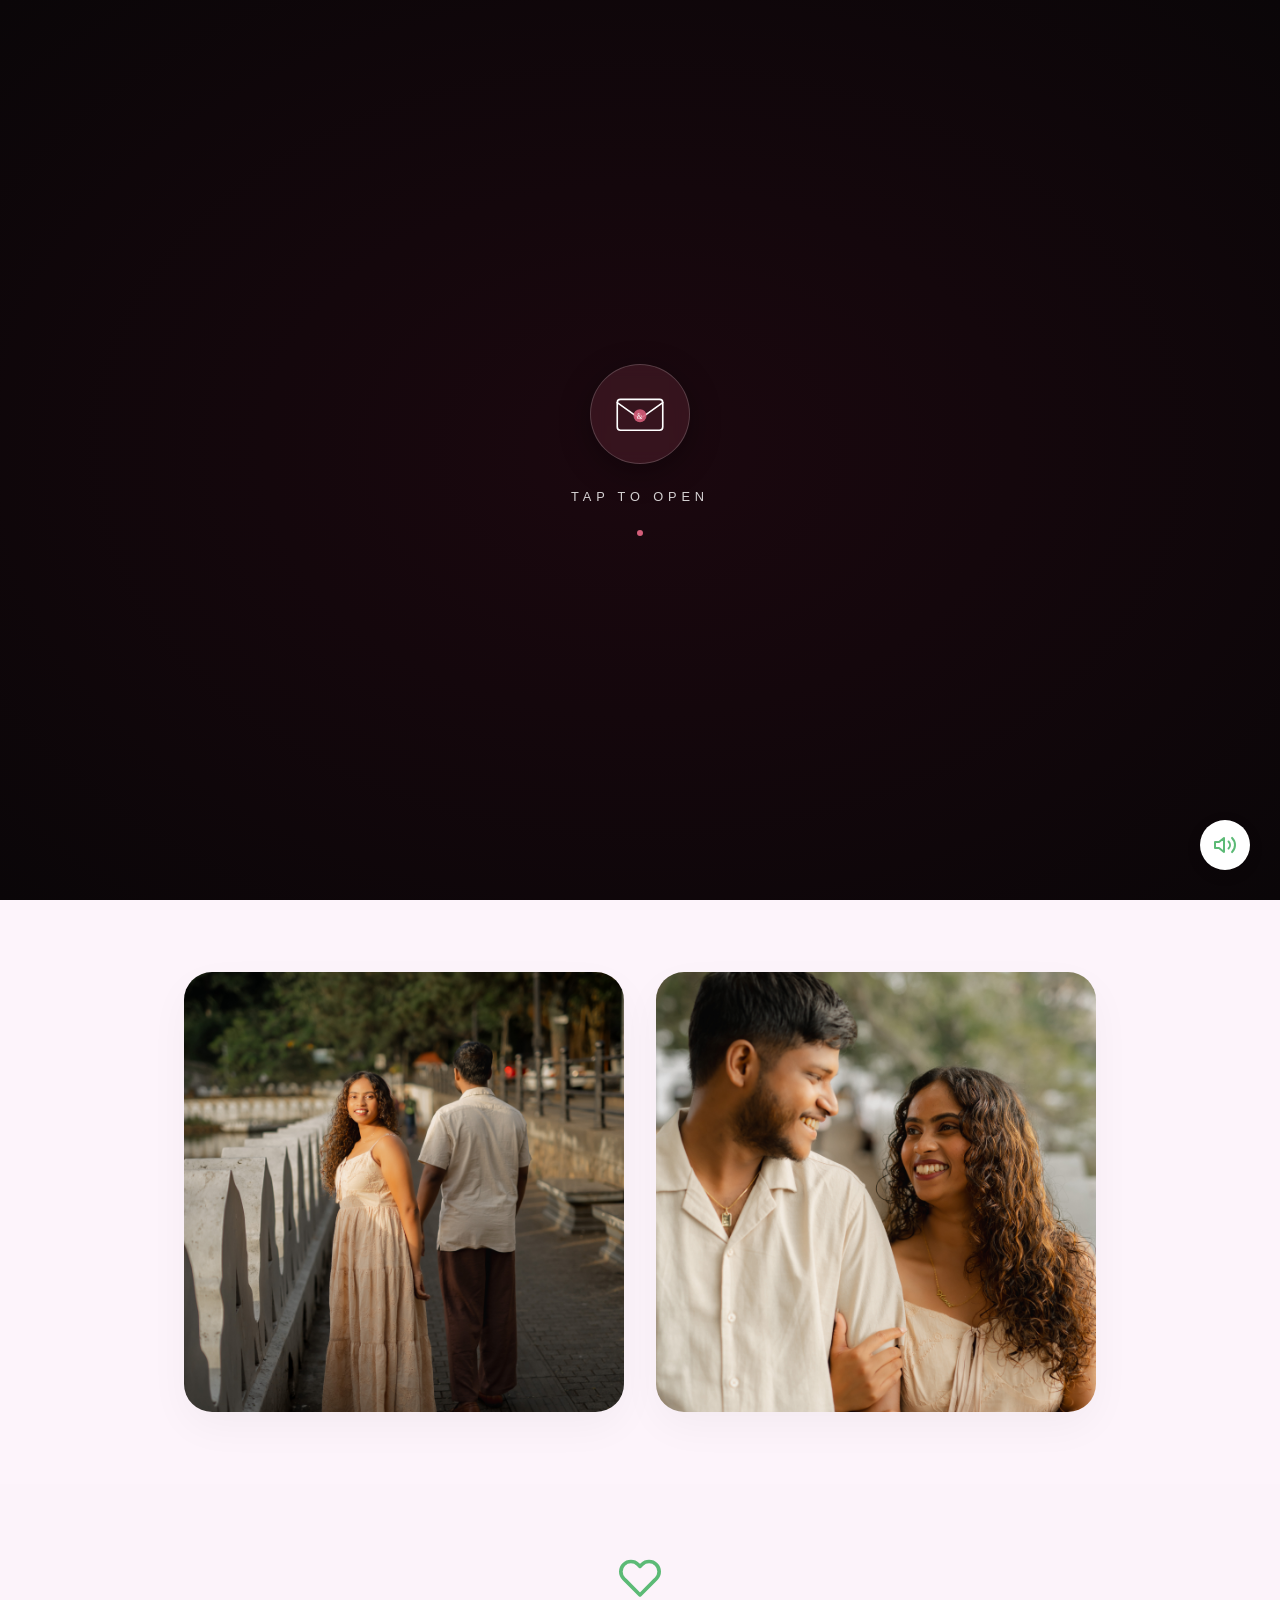
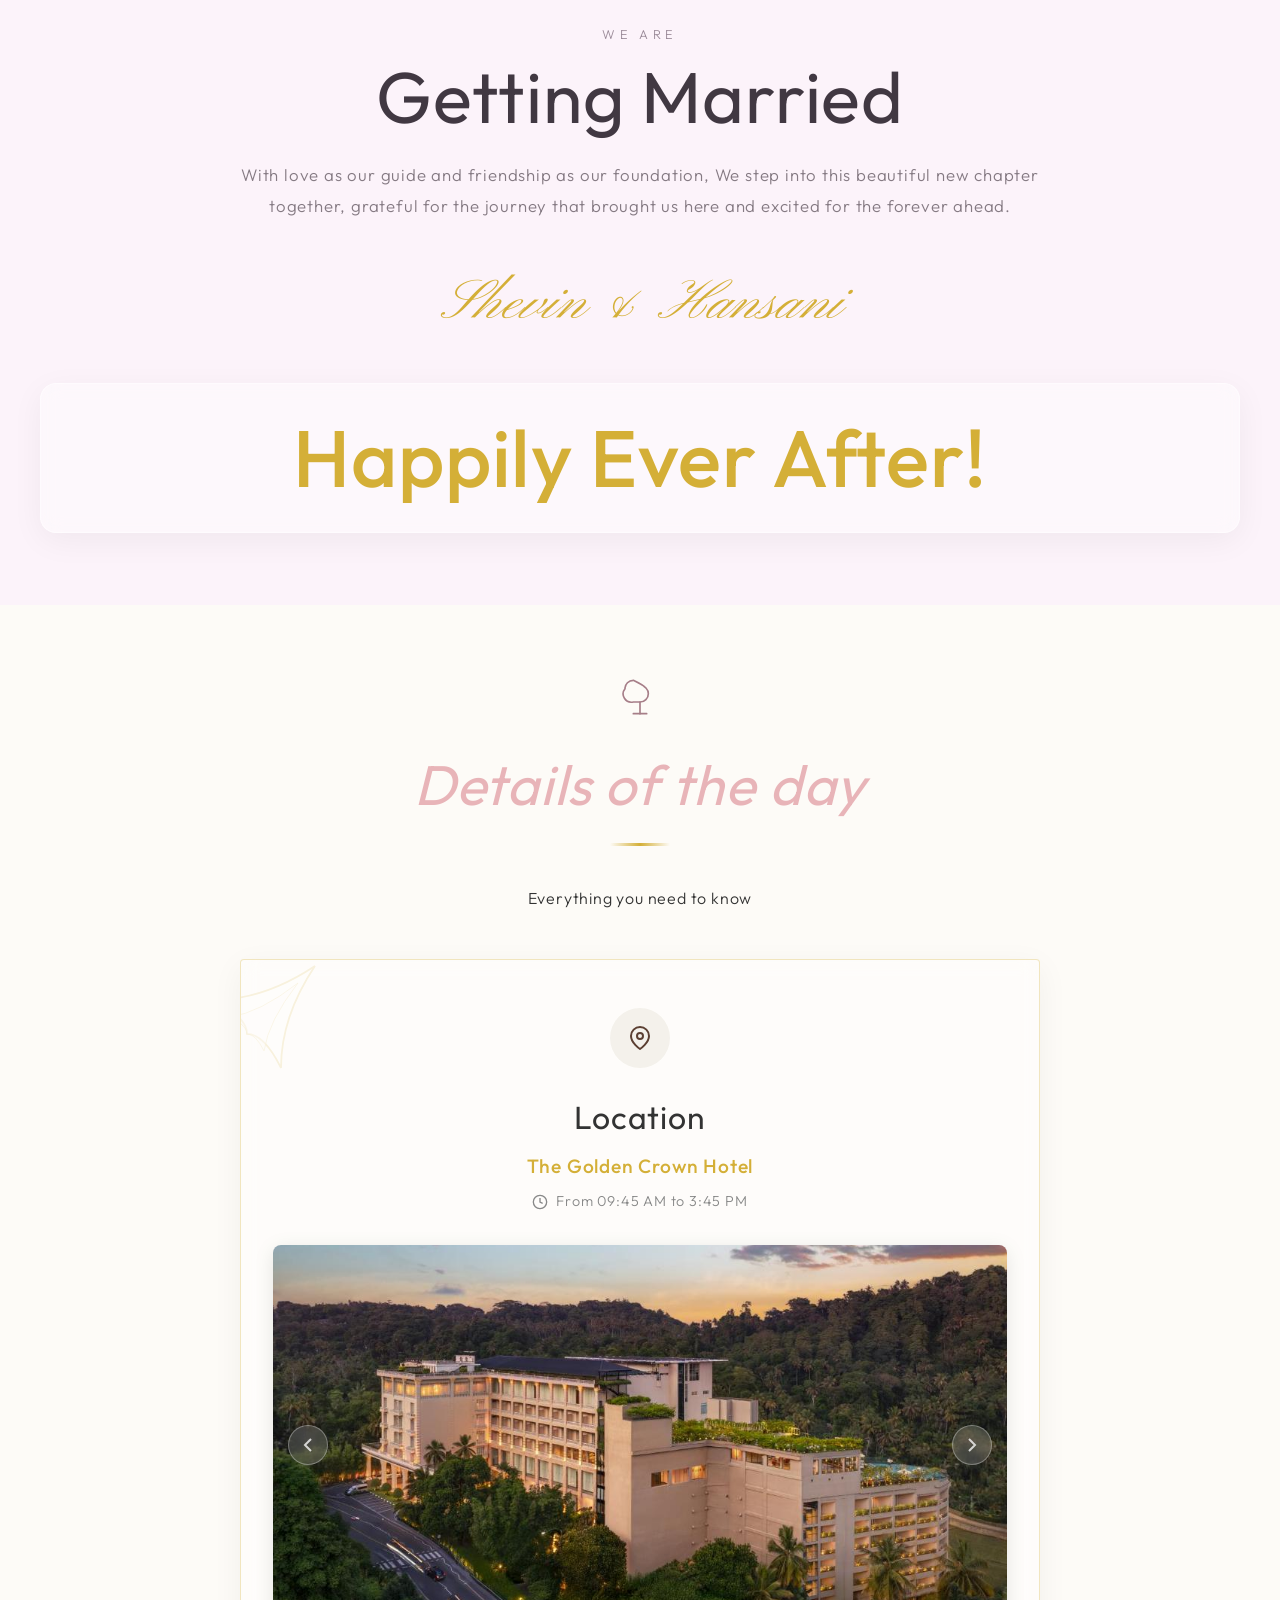
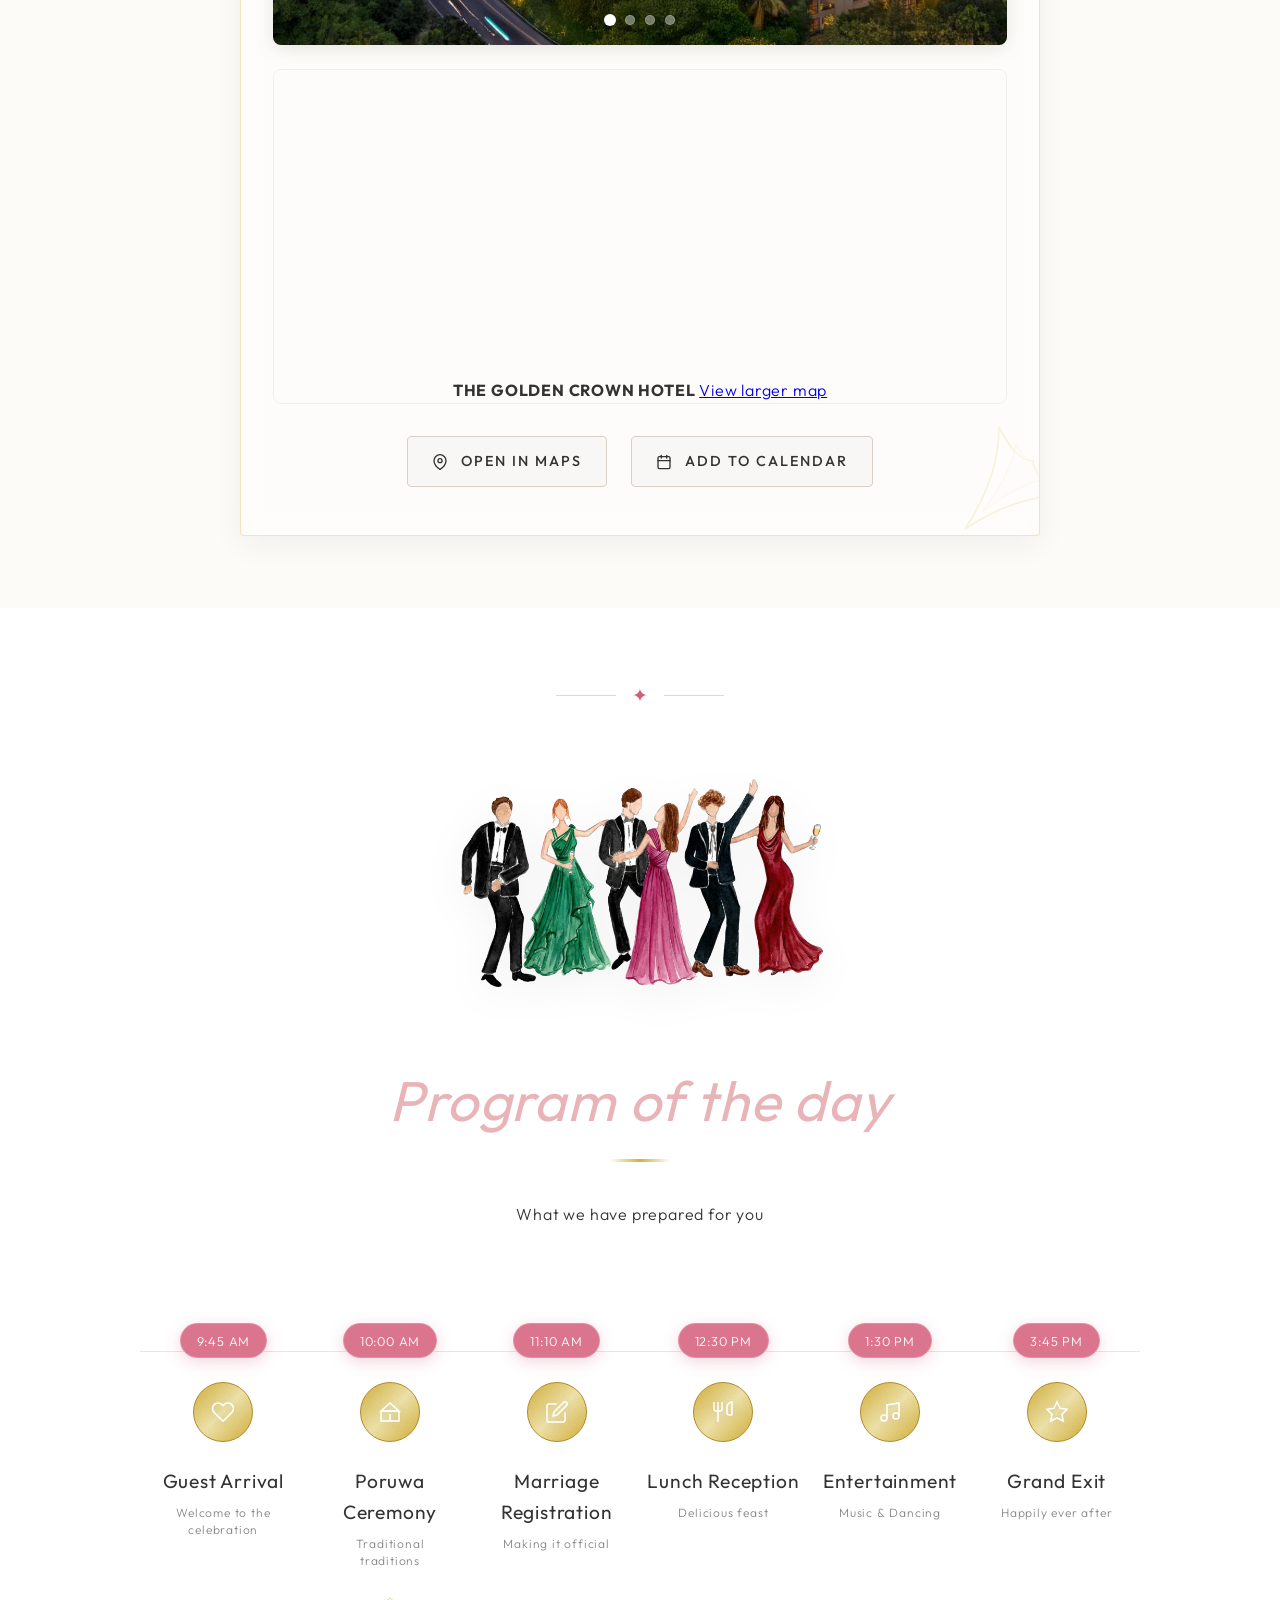
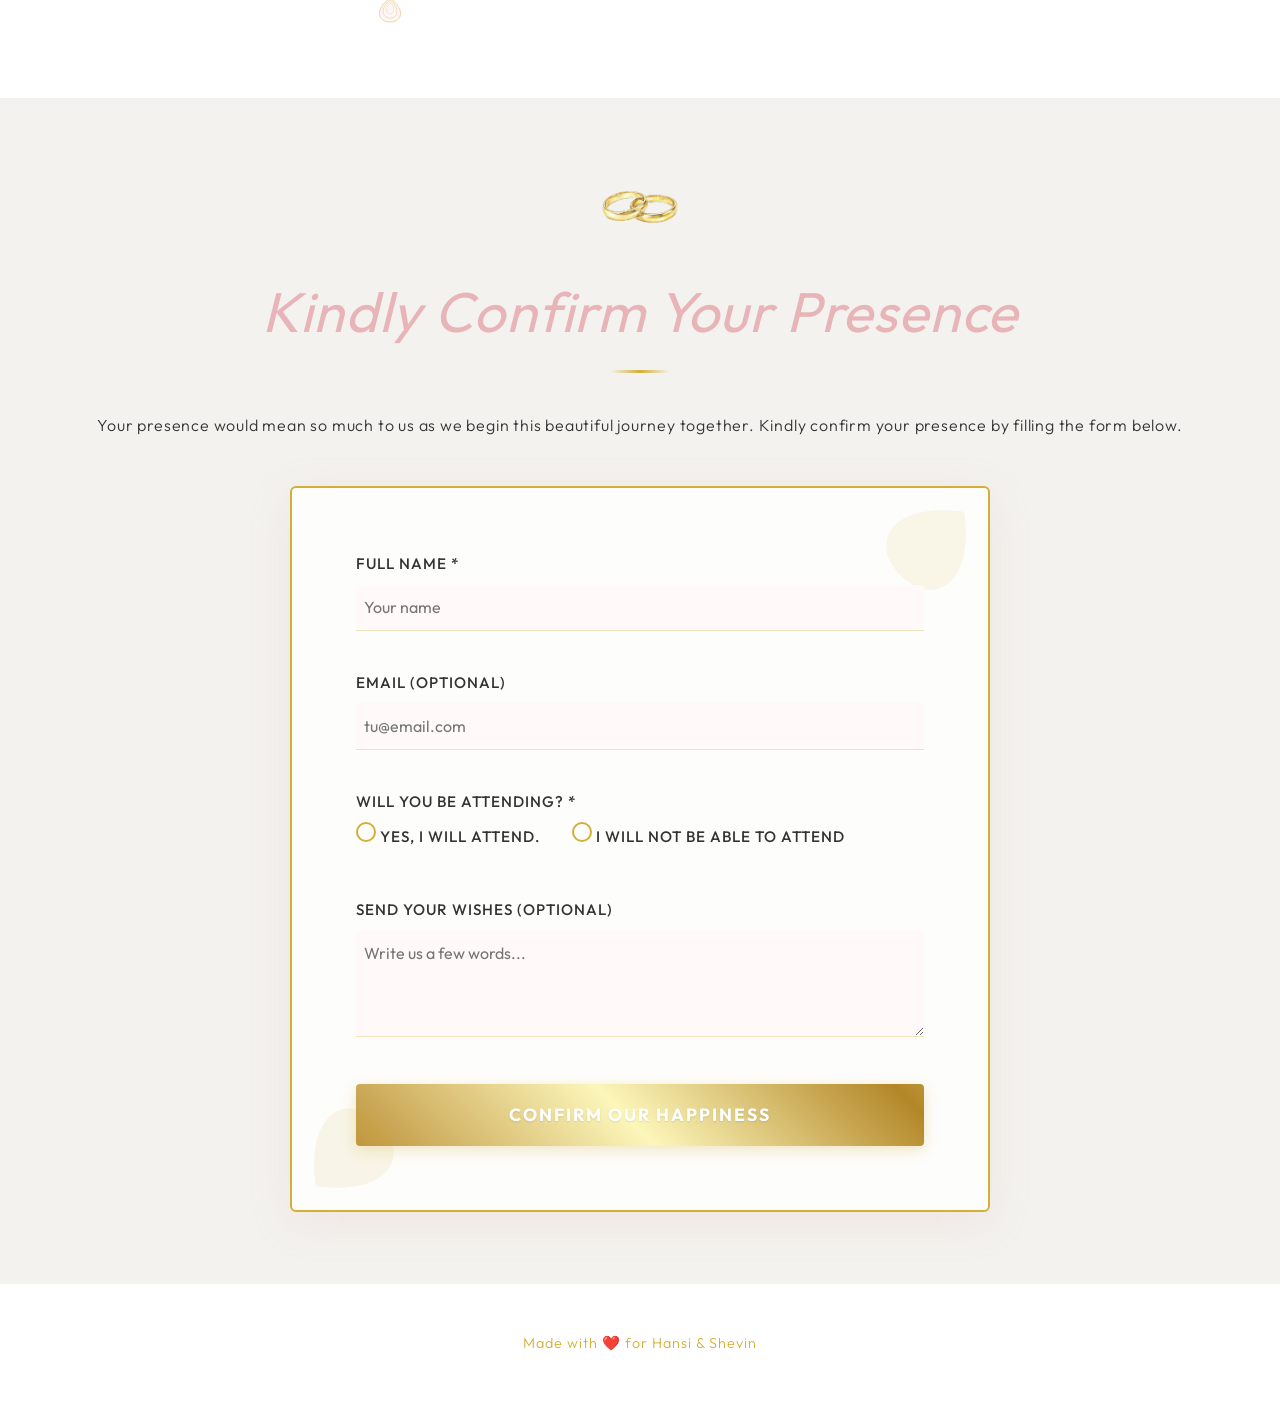
==== commit 183f98c8: "Fix mobile layout for countdown cards and add Envnew.mp4 video" ====
--- a/index.html
+++ b/index.html
@@ -37,7 +37,7 @@
         </div>
 
         <!-- The actual MP4 video -->
-        <video id="intro-video" class="intro-video" src="inv.mp4" playsinline preload="auto" muted></video>
+        <video id="intro-video" class="intro-video" src="Envnew.mp4" playsinline preload="auto" muted></video>
 
         <!-- Curtain transition overlay (blooms at end) -->
         <div id="video-curtain" class="video-curtain"></div>
@@ -91,63 +91,13 @@
             <div class="couple-card">
                 <!-- Using placeholder unsplash image temporarily -->
                 <img src="brid.jpg" alt="Hansani" class="couple-img">
-                <div class="couple-overlay">
-                    <h3 class="couple-name">Hansani</h3>
-                    <p class="couple-role">THE BRIDE</p>
-                    <p class="couple-desc">
-                        As a teacher and creator, my everyday passion is inspiring others and shaping beautiful futures.
-                        But the future I am most excited about is ours. I cannot wait to spend the rest of my life
-                        laughing, loving, and creating our own perfect story together.
-                    </p>
-                    <div class="social-icons">
-                        <a href="https://www.instagram.com/hansishevin?igsh=MXhzeHRqZnhjZTJ3NA==" class="social-icon"
-                            aria-label="Instagram">
-                            <svg viewBox="0 0 24 24" fill="none" stroke="currentColor" stroke-width="1.5"
-                                stroke-linecap="round" stroke-linejoin="round">
-                                <rect x="2" y="2" width="20" height="20" rx="5" ry="5"></rect>
-                                <path d="M16 11.37A4 4 0 1 1 12.63 8 4 4 0 0 1 16 11.37z"></path>
-                                <line x1="17.5" y1="6.5" x2="17.51" y2="6.5"></line>
-                            </svg>
-                        </a>
-                        <a href="https://www.facebook.com/share/1DpJdFnW89/" class="social-icon" aria-label="Facebook">
-                            <svg viewBox="0 0 24 24" fill="none" stroke="currentColor" stroke-width="1.5"
-                                stroke-linecap="round" stroke-linejoin="round">
-                                <path d="M18 2h-3a5 5 0 0 0-5 5v3H7v4h3v8h4v-8h3l1-4h-4V7a1 1 0 0 1 1-1h3z"></path>
-                            </svg>
-                        </a>
-                    </div>
-                </div>
+
             </div>
 
             <!-- Groom Card -->
             <div class="couple-card">
                 <img src="groom.jpg" alt="Shevin" class="couple-img">
-                <div class="couple-overlay">
-                    <h3 class="couple-name">Shevin</h3>
-                    <p class="couple-role">THE GROOM</p>
-                    <p class="couple-desc">
-                        As a UX Engineer and educational creator, I've spent my career designing beautiful experiences,
-                        but building a beautiful life with you is my greatest project yet. After years of bridging the
-                        distance between us, I am beyond excited to finally start our forever together.
-                    </p>
-                    <div class="social-icons">
-                        <a href="https://www.instagram.com/hansishevin?igsh=MXhzeHRqZnhjZTJ3NA==" class="social-icon"
-                            aria-label="Instagram">
-                            <svg viewBox="0 0 24 24" fill="none" stroke="currentColor" stroke-width="1.5"
-                                stroke-linecap="round" stroke-linejoin="round">
-                                <rect x="2" y="2" width="20" height="20" rx="5" ry="5"></rect>
-                                <path d="M16 11.37A4 4 0 1 1 12.63 8 4 4 0 0 1 16 11.37z"></path>
-                                <line x1="17.5" y1="6.5" x2="17.51" y2="6.5"></line>
-                            </svg>
-                        </a>
-                        <a href="https://www.facebook.com/share/1DpJdFnW89/" class="social-icon" aria-label="Facebook">
-                            <svg viewBox="0 0 24 24" fill="none" stroke="currentColor" stroke-width="1.5"
-                                stroke-linecap="round" stroke-linejoin="round">
-                                <path d="M18 2h-3a5 5 0 0 0-5 5v3H7v4h3v8h4v-8h3l1-4h-4V7a1 1 0 0 1 1-1h3z"></path>
-                            </svg>
-                        </a>
-                    </div>
-                </div>
+
             </div>
         </div>
     </section>
@@ -444,9 +394,10 @@
                     <img src="rings-illustration-tO3OeALU.png" alt="Wedding Rings Illustration"
                         style="max-width: 120px; height: auto;">
                 </div>
-                <h2 class="section-title">Confirm your Presence</h2>
-                <p class="section-subtitle">Your presence would mean so much to us we begin this beautiful journey<br>
-                    together. Kindly confirm your presence by filling the form below.</p>
+                <h2 class="section-title">Kindly Confirm Your Presence</h2>
+                <p class="section-subtitle">Your presence would mean so much to us as we begin this beautiful journey
+                    together. Kindly confirm your presence by filling the form below.
+                </p>
             </div>
 
             <form id="rsvp-form" class="rsvp-form-card">
@@ -461,7 +412,7 @@
                 </div>
 
                 <div class="form-group">
-                    <label>Will you attend? *</label>
+                    <label>Will you be attending? *</label>
                     <div class="radio-group">
                         <label class="radio-label">
                             <input type="radio" name="attendance" value="yes" required>
@@ -479,7 +430,7 @@
 
 
                 <div class="form-group">
-                    <label for="message">Message for the bride and groom (optional)</label>
+                    <label for="message">Send your Wishes (optional)</label>
                     <textarea id="message" name="message" rows="4" placeholder="Write us a few words..."></textarea>
                 </div>
 
--- a/style.css
+++ b/style.css
@@ -727,14 +727,27 @@
         font-size: 2.8rem;
     }
 
+    .timer-container {
+        display: grid;
+        grid-template-columns: repeat(2, 1fr);
+        gap: 1.2rem;
+        justify-items: center;
+    }
+
     .time-item-modern {
-        width: calc(50% - 0.75rem);
+        width: auto;
         gap: 0.8rem;
     }
 
     .time-box {
-        width: 100%;
-        height: 120px;
+        width: 120px;
+        height: 140px;
+        /* Slight portrait shape like a card */
+        border-radius: 12px;
+    }
+
+    .time-box span:first-child {
+        font-size: 3.5rem;
     }
 }
 
@@ -2251,15 +2264,7 @@
         font-size: 0.9rem;
     }
 
-    .time-box {
-        padding: 0.8rem;
-        width: 44%;
-        /* Fit 2 side by side tightly */
-    }
-
-    .time-box span:first-child {
-        font-size: 2rem;
-    }
+    /* The timer box styling is handled by the earlier max-width: 480px media query */
 
     .program-illustration img {
         width: 100%;
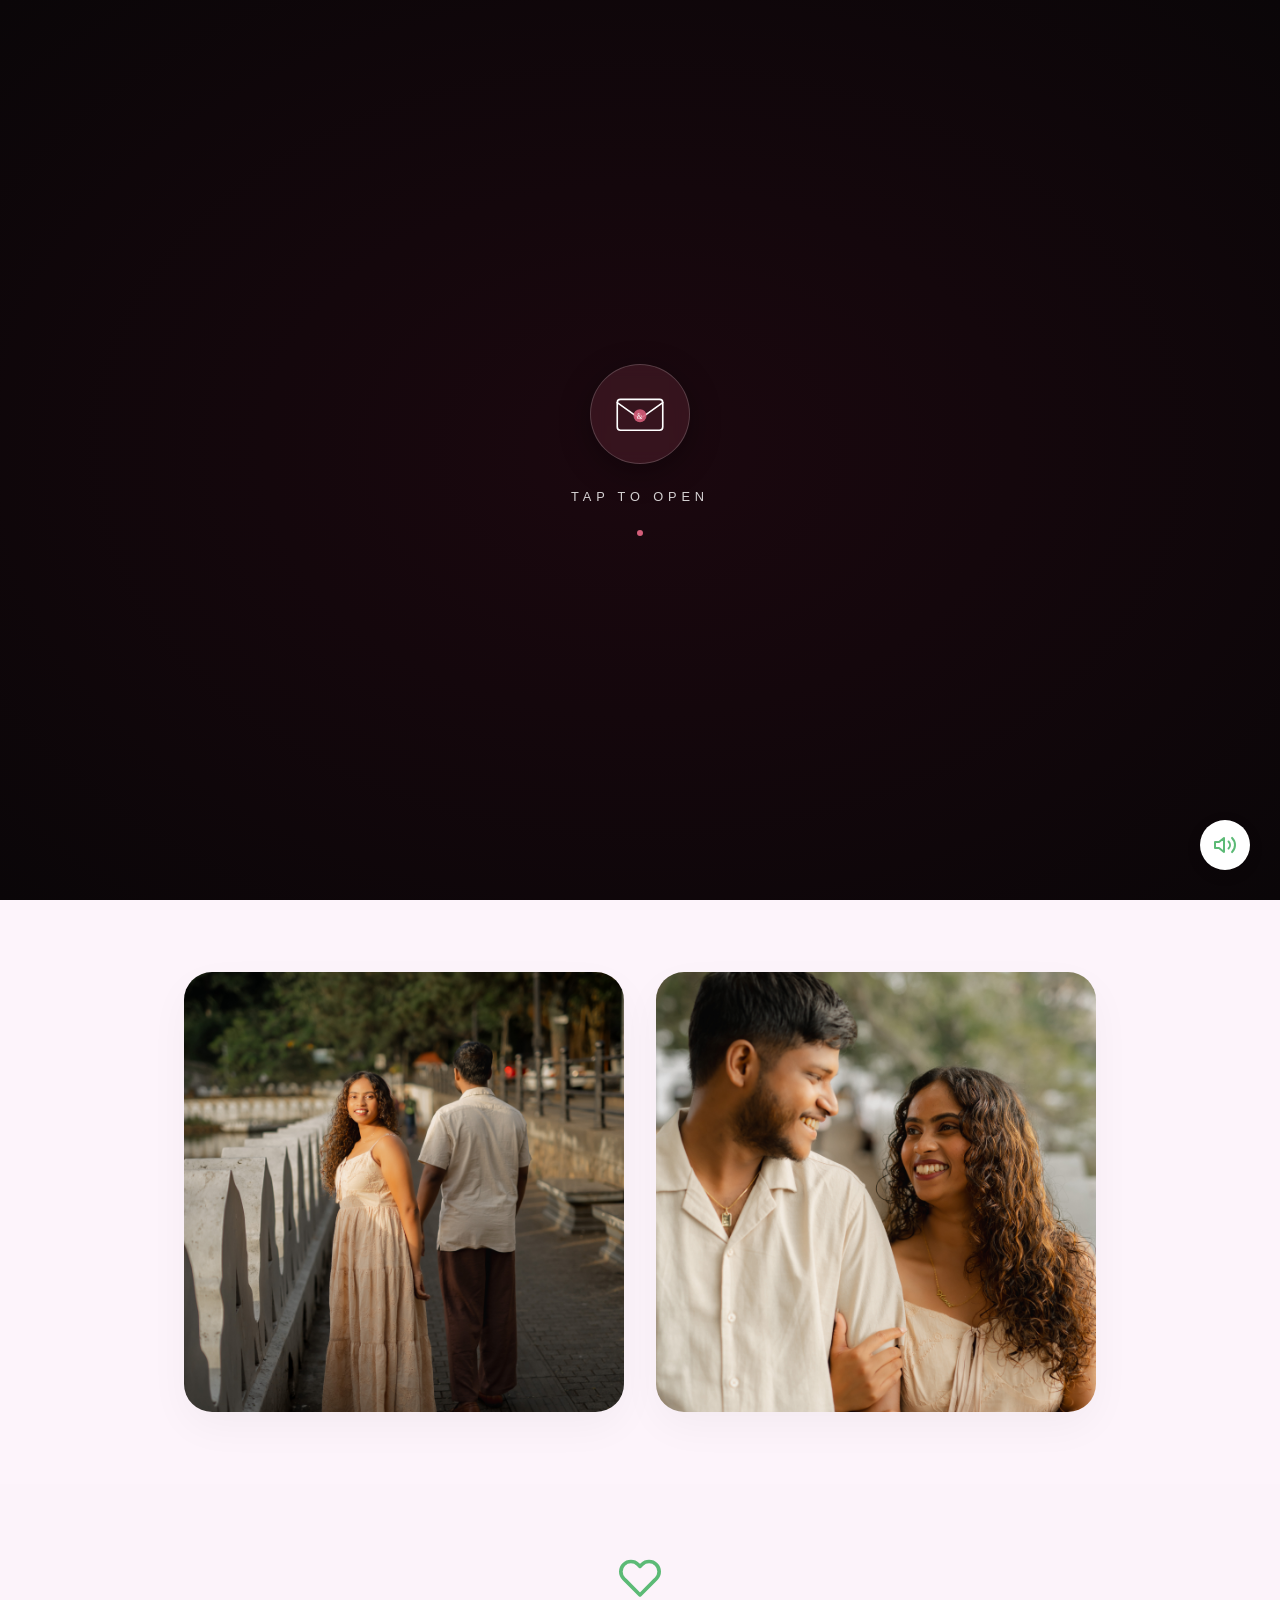
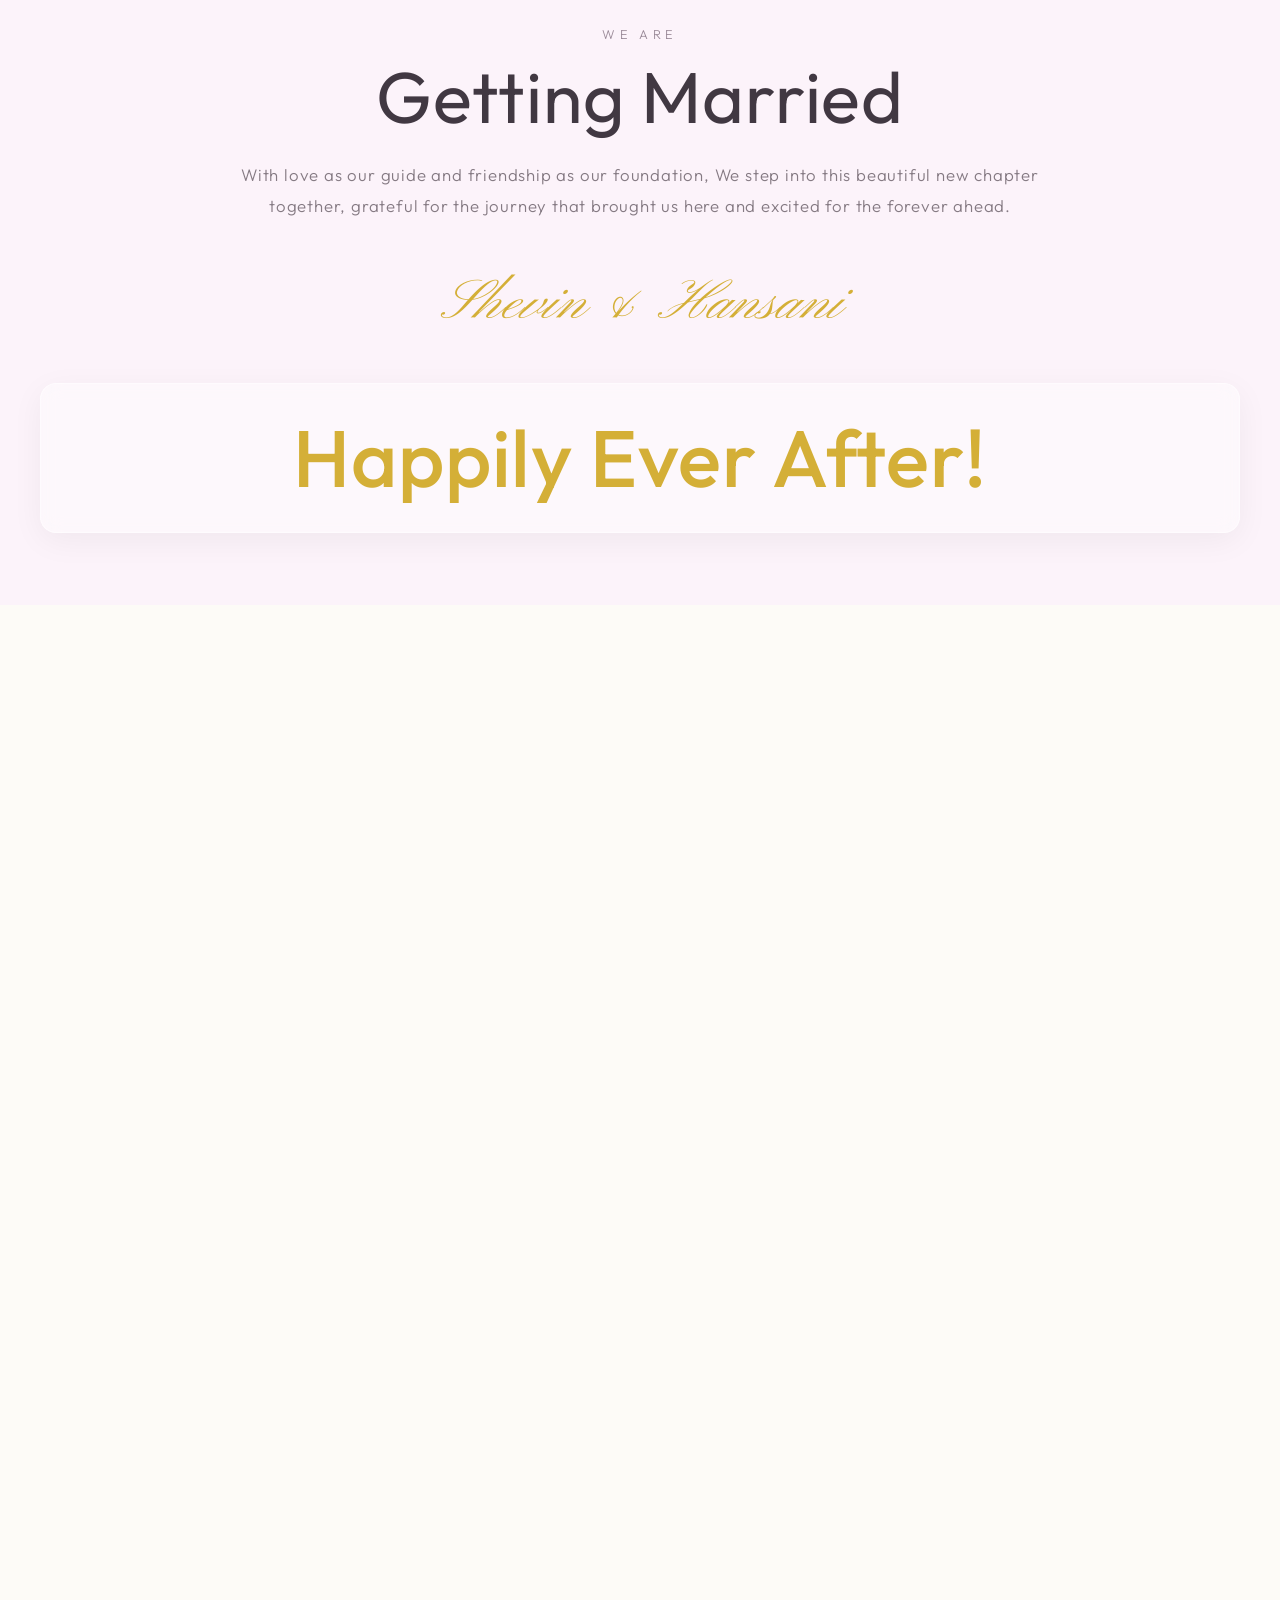
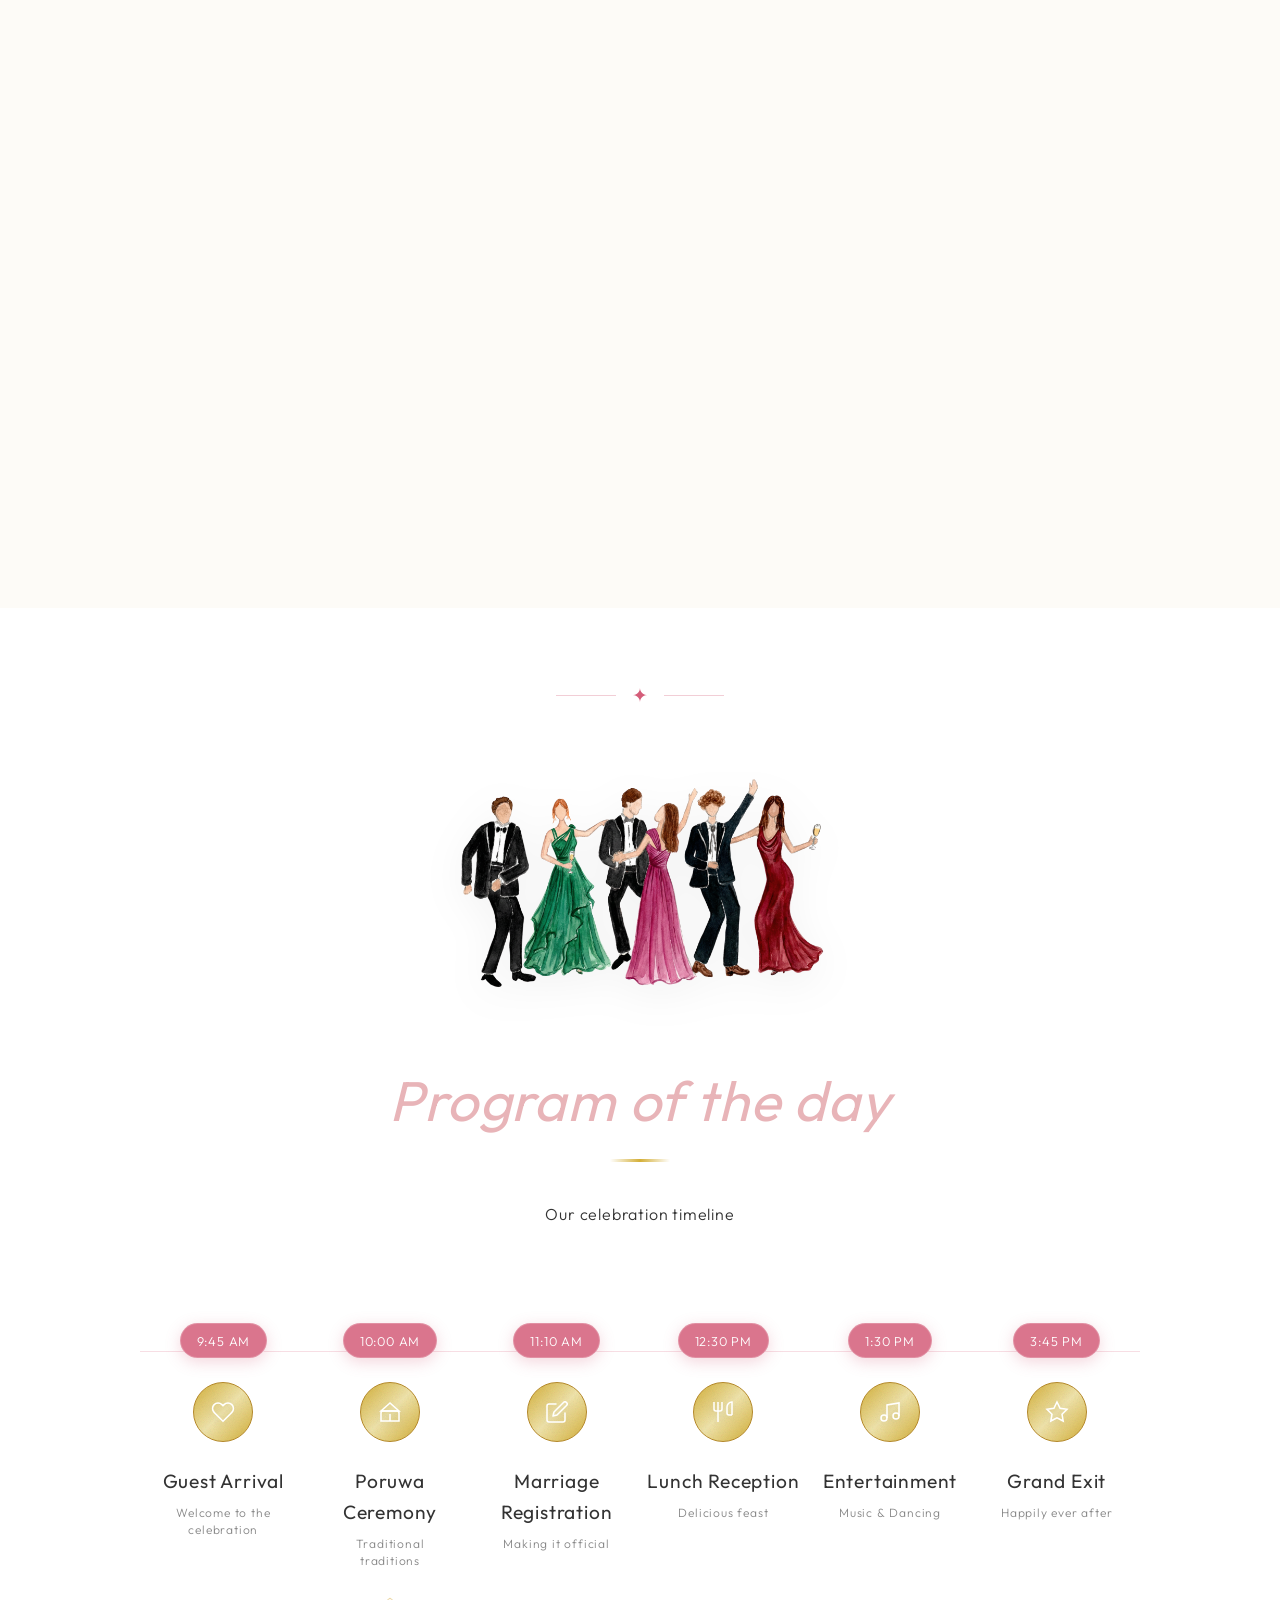
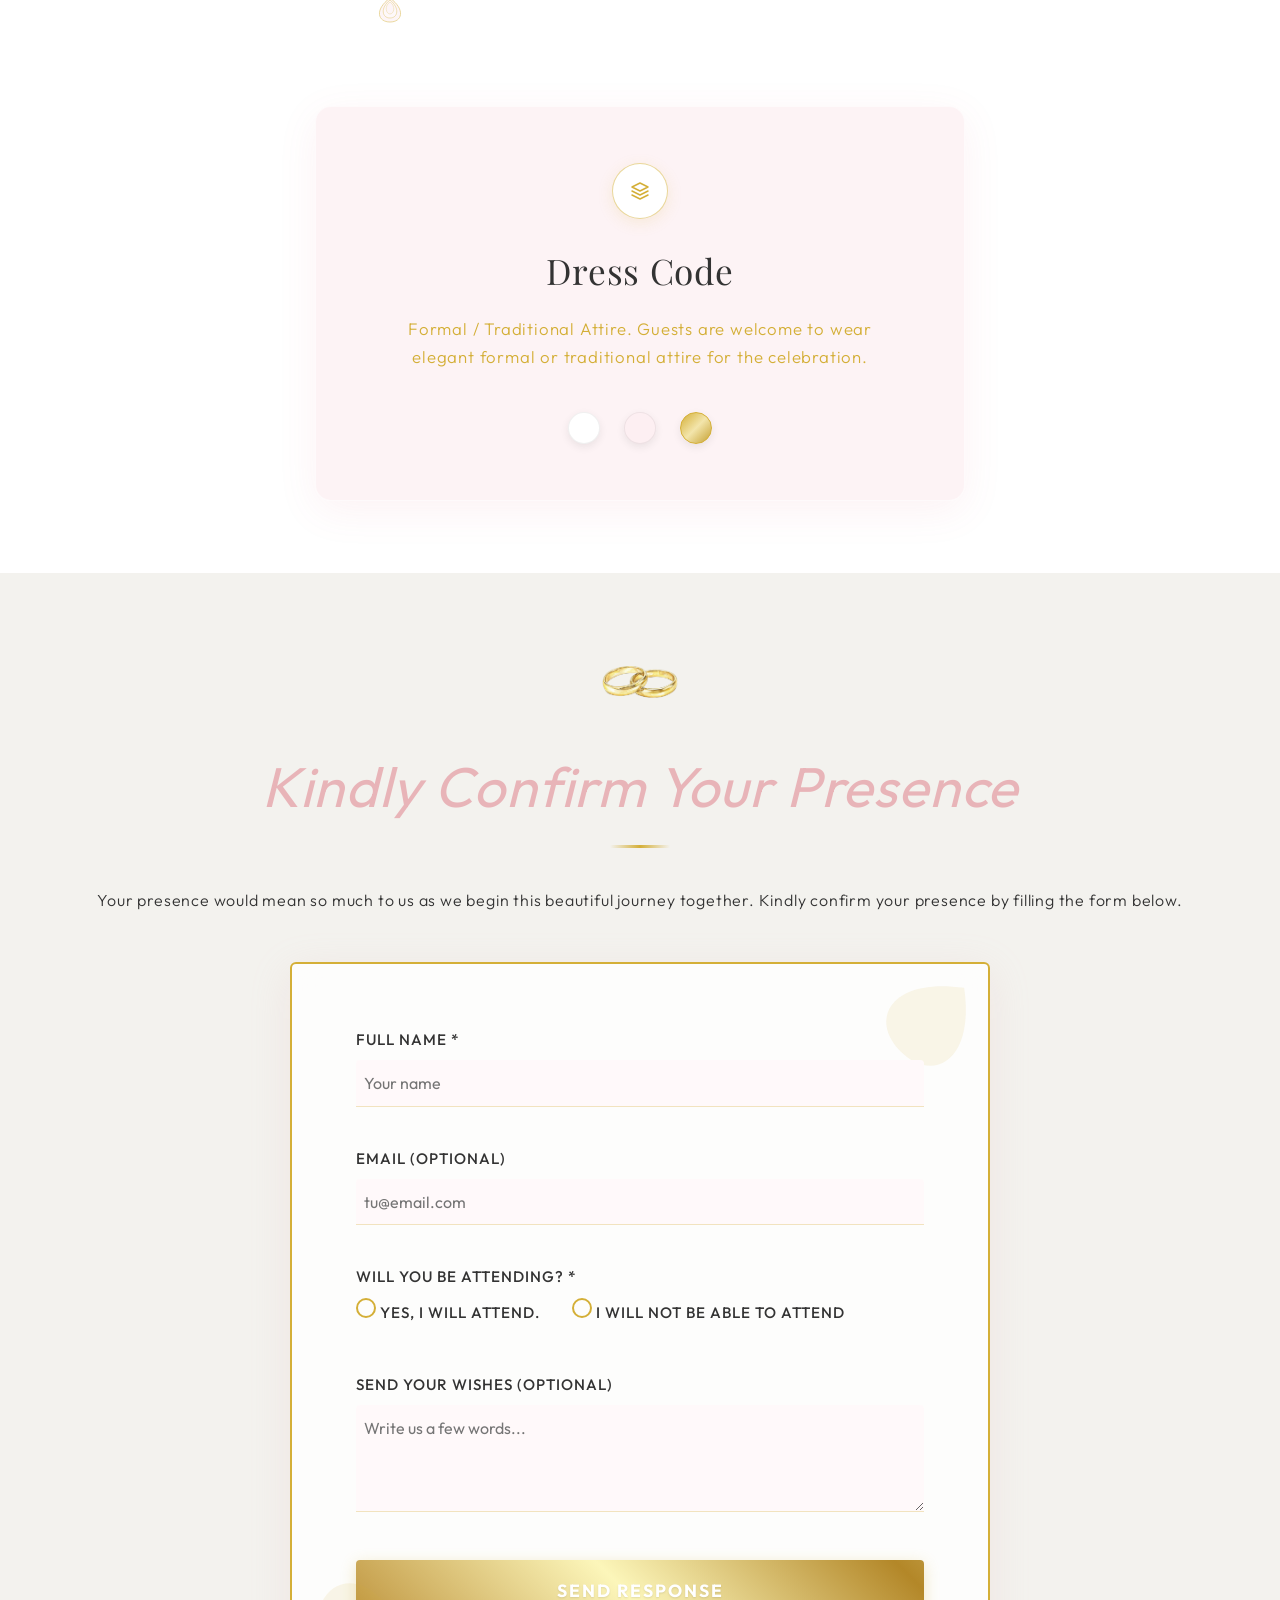
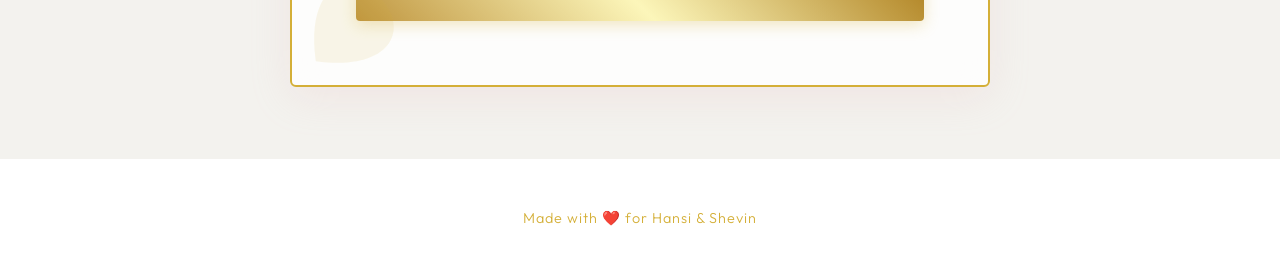
==== commit 9293ad6a: "Add dress code section and update timeline title" ====
--- a/index.html
+++ b/index.html
@@ -268,7 +268,7 @@
                 </div>
 
                 <h2 class="section-title">Program of the day</h2>
-                <p class="section-subtitle">What we have prepared for you</p>
+                <p class="section-subtitle">Our celebration timeline</p>
             </div>
 
             <div class="timeline-container">
@@ -380,10 +380,32 @@
                     <p class="event-desc">Happily ever after</p>
                 </div>
             </div>
-        </div>
-    </section>
-
-
+
+            <!-- Dress Code Section -->
+            <div class="dress-code-wrapper reveal">
+                <div class="dress-code-card">
+                    <div class="dress-icon-circle">
+                        <!-- Traditional Attire Icon SVG -->
+                        <svg width="24" height="24" viewBox="0 0 24 24" fill="none" stroke="currentColor"
+                            stroke-width="1.5" stroke-linecap="round" stroke-linejoin="round">
+                            <path d="M4 8l8-4 8 4-8 4-8-4z"></path>
+                            <path d="M4 16l8 4 8-4"></path>
+                            <path d="M4 12l8 4 8-4"></path>
+                        </svg>
+                    </div>
+                    <h3 class="dress-code-title">Dress Code</h3>
+                    <p class="dress-code-body">
+                        Formal / Traditional Attire. Guests are welcome to wear elegant formal or traditional attire for
+                        the celebration.
+                    </p>
+                    <div class="color-swatches">
+                        <div class="swatch swatch-white" title="White"></div>
+                        <div class="swatch swatch-blush" title="Blush Pink"></div>
+                        <div class="swatch swatch-gold" title="Metallic Gold"></div>
+                    </div>
+                </div>
+            </div>
+        </div>
     </section>
 
 
@@ -435,7 +457,7 @@
                 </div>
 
                 <button type="submit" class="submit-btn confirm-btn">
-                    Confirm Our Happiness
+                    Send Response
                 </button>
             </form>
 
--- a/style.css
+++ b/style.css
@@ -1204,6 +1204,113 @@
     }
 }
 
+/* --- Dress Code Section --- */
+.dress-code-wrapper {
+    margin-top: 5rem;
+    display: flex;
+    justify-content: center;
+    width: 100%;
+    padding: 0 1rem;
+    /* ensure it stays within bounds on mobile */
+}
+
+.dress-code-card {
+    background: rgba(253, 239, 242, 0.75);
+    /* #FDEFF2 Light Blush Pink */
+    backdrop-filter: blur(12px);
+    -webkit-backdrop-filter: blur(12px);
+    border: 1px solid rgba(255, 255, 255, 0.6);
+    border-radius: 16px;
+    padding: 3.5rem 2rem;
+    max-width: 650px;
+    width: 100%;
+    text-align: center;
+    box-shadow: 0 10px 40px rgba(212, 93, 121, 0.08);
+    /* subtle soft rose shadow */
+    transition: transform 0.4s ease, box-shadow 0.4s ease;
+}
+
+.dress-code-card:hover {
+    transform: translateY(-5px);
+    box-shadow: 0 15px 50px rgba(212, 93, 121, 0.15);
+}
+
+.dress-icon-circle {
+    width: 56px;
+    height: 56px;
+    background-color: #FFFFFF;
+    border: 1px solid rgba(212, 175, 55, 0.5);
+    /* Metallic Gold border */
+    border-radius: 50%;
+    display: flex;
+    justify-content: center;
+    align-items: center;
+    margin: 0 auto 1.5rem;
+    color: #D4AF37;
+    /* Metallic Gold icon */
+    box-shadow: 0 4px 15px rgba(212, 175, 55, 0.15);
+    transition: transform 0.4s ease;
+}
+
+.dress-code-card:hover .dress-icon-circle {
+    transform: scale(1.1) rotate(5deg);
+}
+
+.dress-code-title {
+    font-family: 'Playfair Display', serif;
+    font-size: 2.2rem;
+    color: var(--color-text-primary);
+    margin-bottom: 1rem;
+    letter-spacing: 0.02em;
+}
+
+.dress-code-body {
+    font-family: 'Outfit', sans-serif;
+    font-weight: 300;
+    font-size: 1.05rem;
+    color: var(--color-text-secondary);
+    line-height: 1.7;
+    margin-bottom: 2.5rem;
+    max-width: 90%;
+    margin-inline: auto;
+}
+
+.color-swatches {
+    display: flex;
+    justify-content: center;
+    align-items: center;
+    gap: 1.5rem;
+}
+
+.swatch {
+    width: 32px;
+    height: 32px;
+    border-radius: 50%;
+    border: 1px solid rgba(0, 0, 0, 0.06);
+    box-shadow: 0 3px 8px rgba(0, 0, 0, 0.08);
+    transition: transform 0.3s cubic-bezier(0.175, 0.885, 0.32, 1.275);
+    cursor: pointer;
+}
+
+.swatch:hover {
+    transform: scale(1.2);
+}
+
+.swatch-white {
+    background-color: #FFFFFF;
+}
+
+.swatch-blush {
+    background-color: #FDEFF2;
+    /* Blush pink */
+}
+
+.swatch-gold {
+    background: linear-gradient(135deg, #D4AF37, #F3E5AB, #C5A031);
+    /* Metallic Gold gradient */
+    border-color: #D4AF37;
+}
+
 
 /* Details Section */
 .details-section {
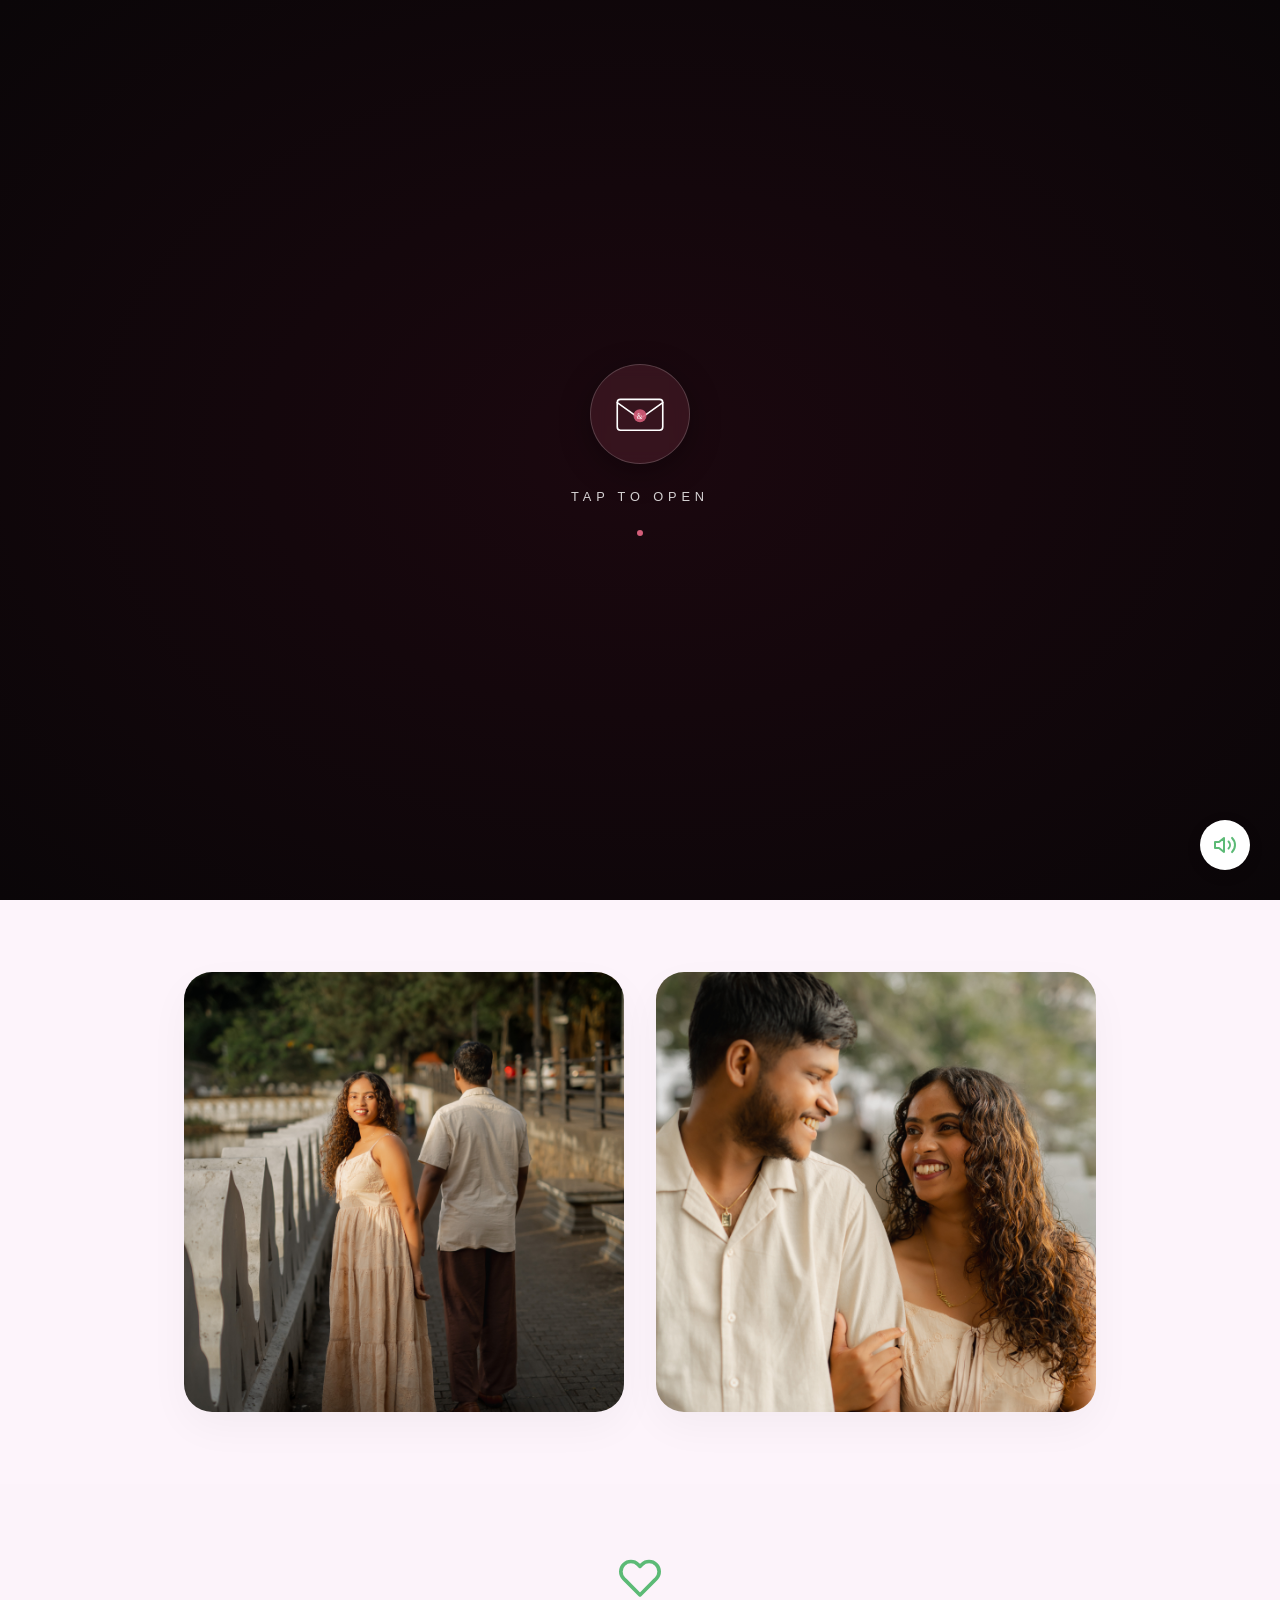
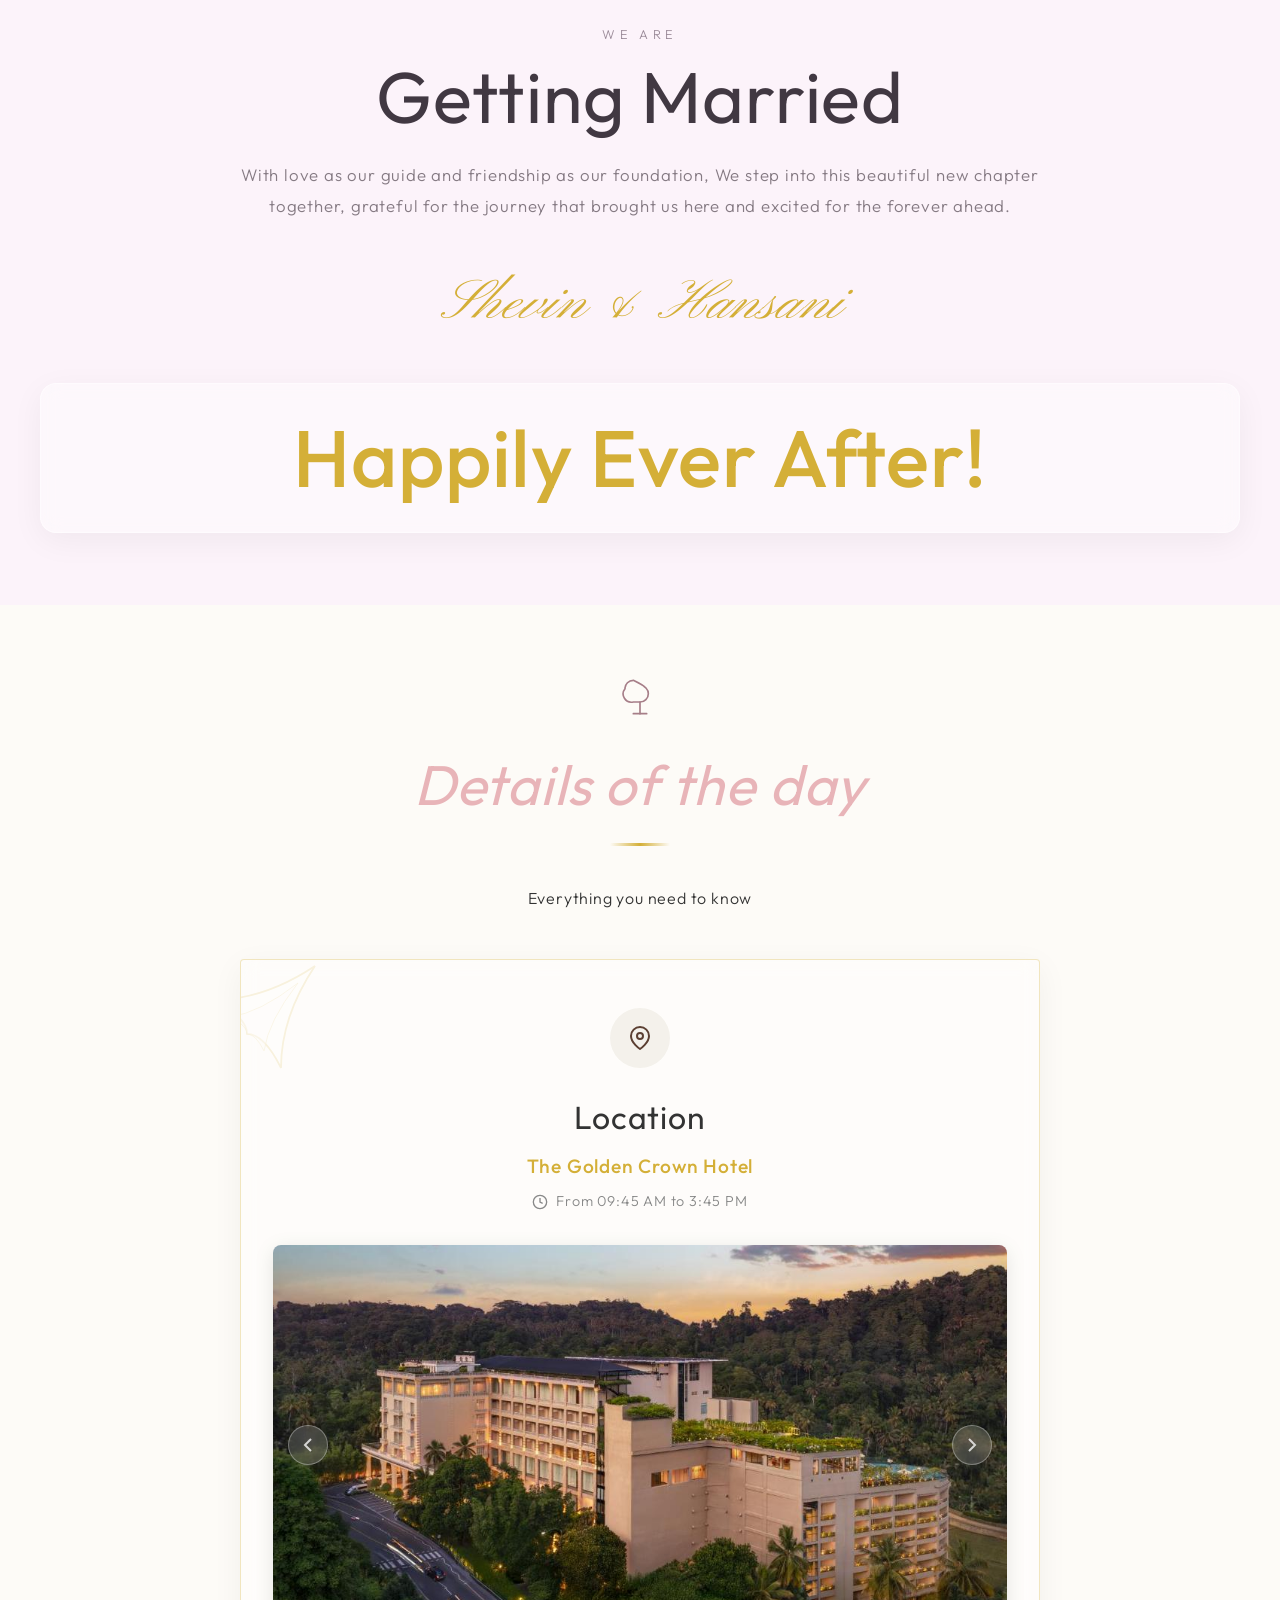
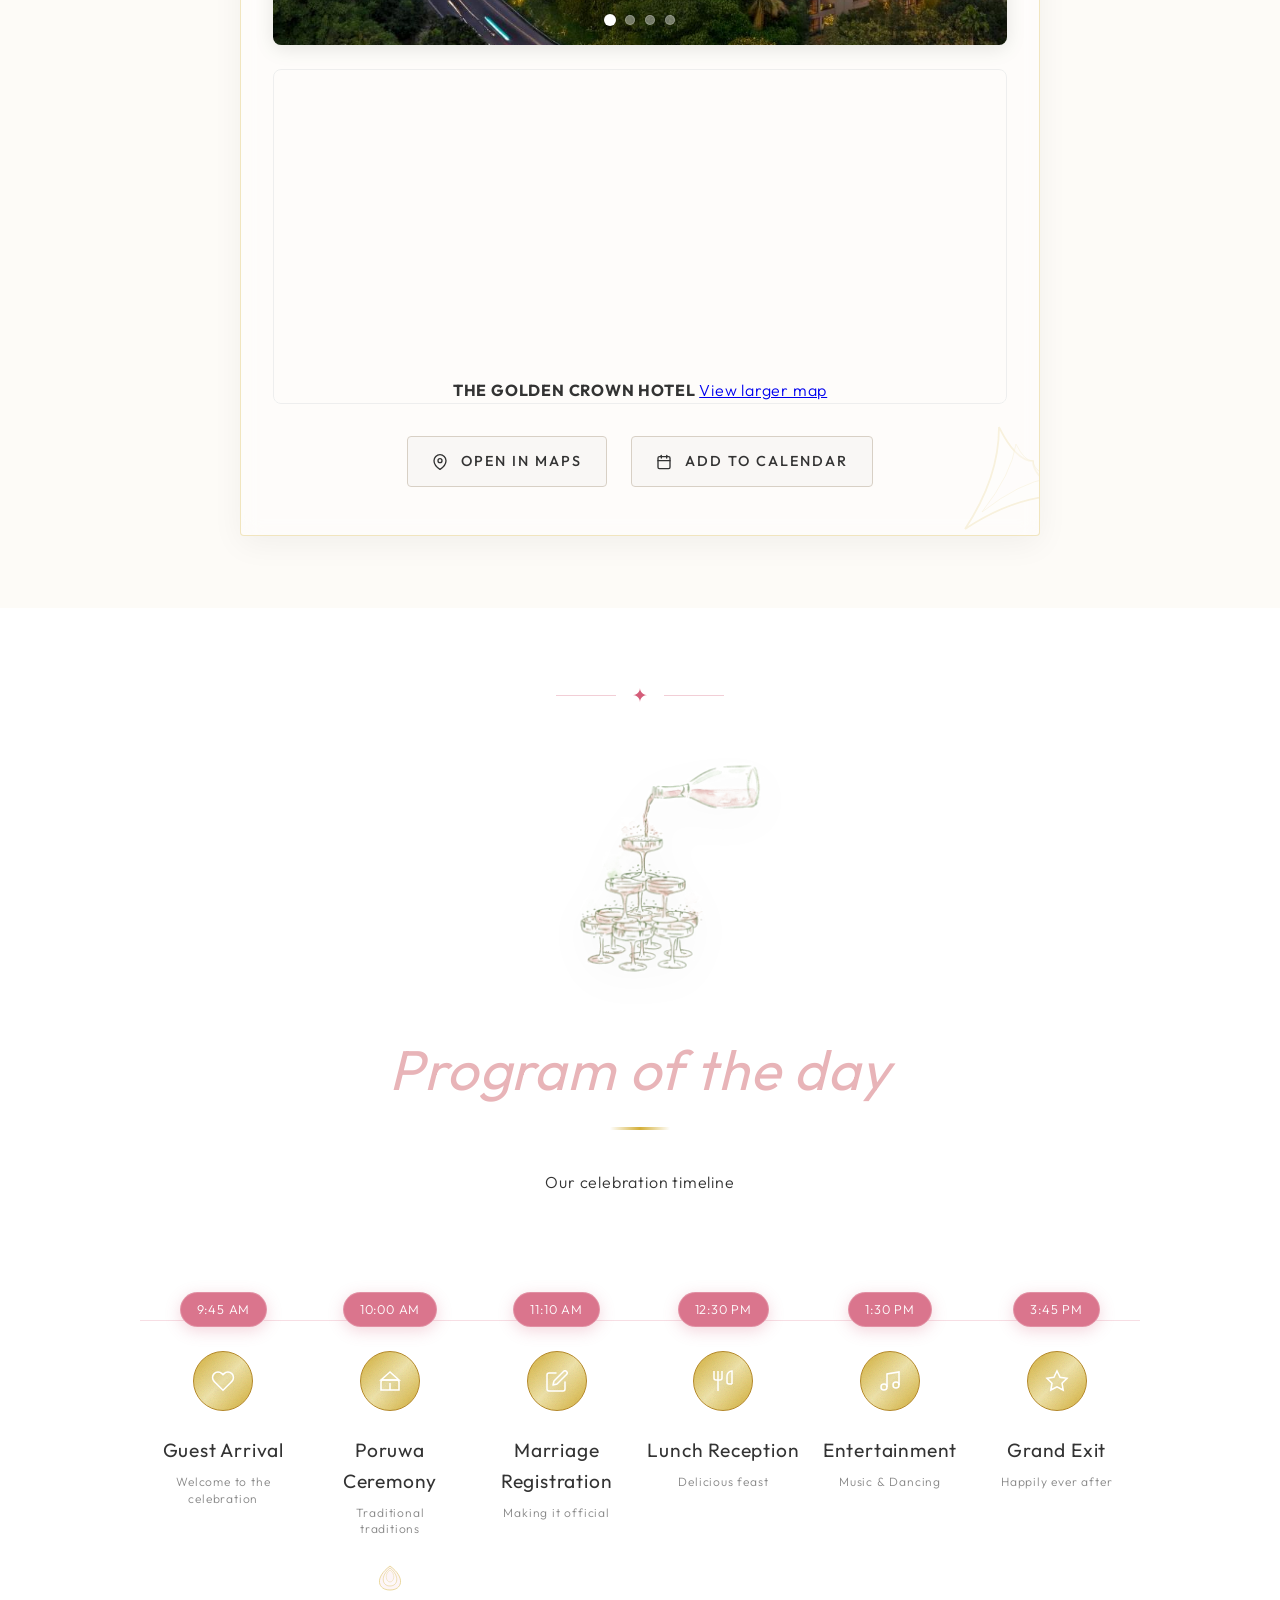
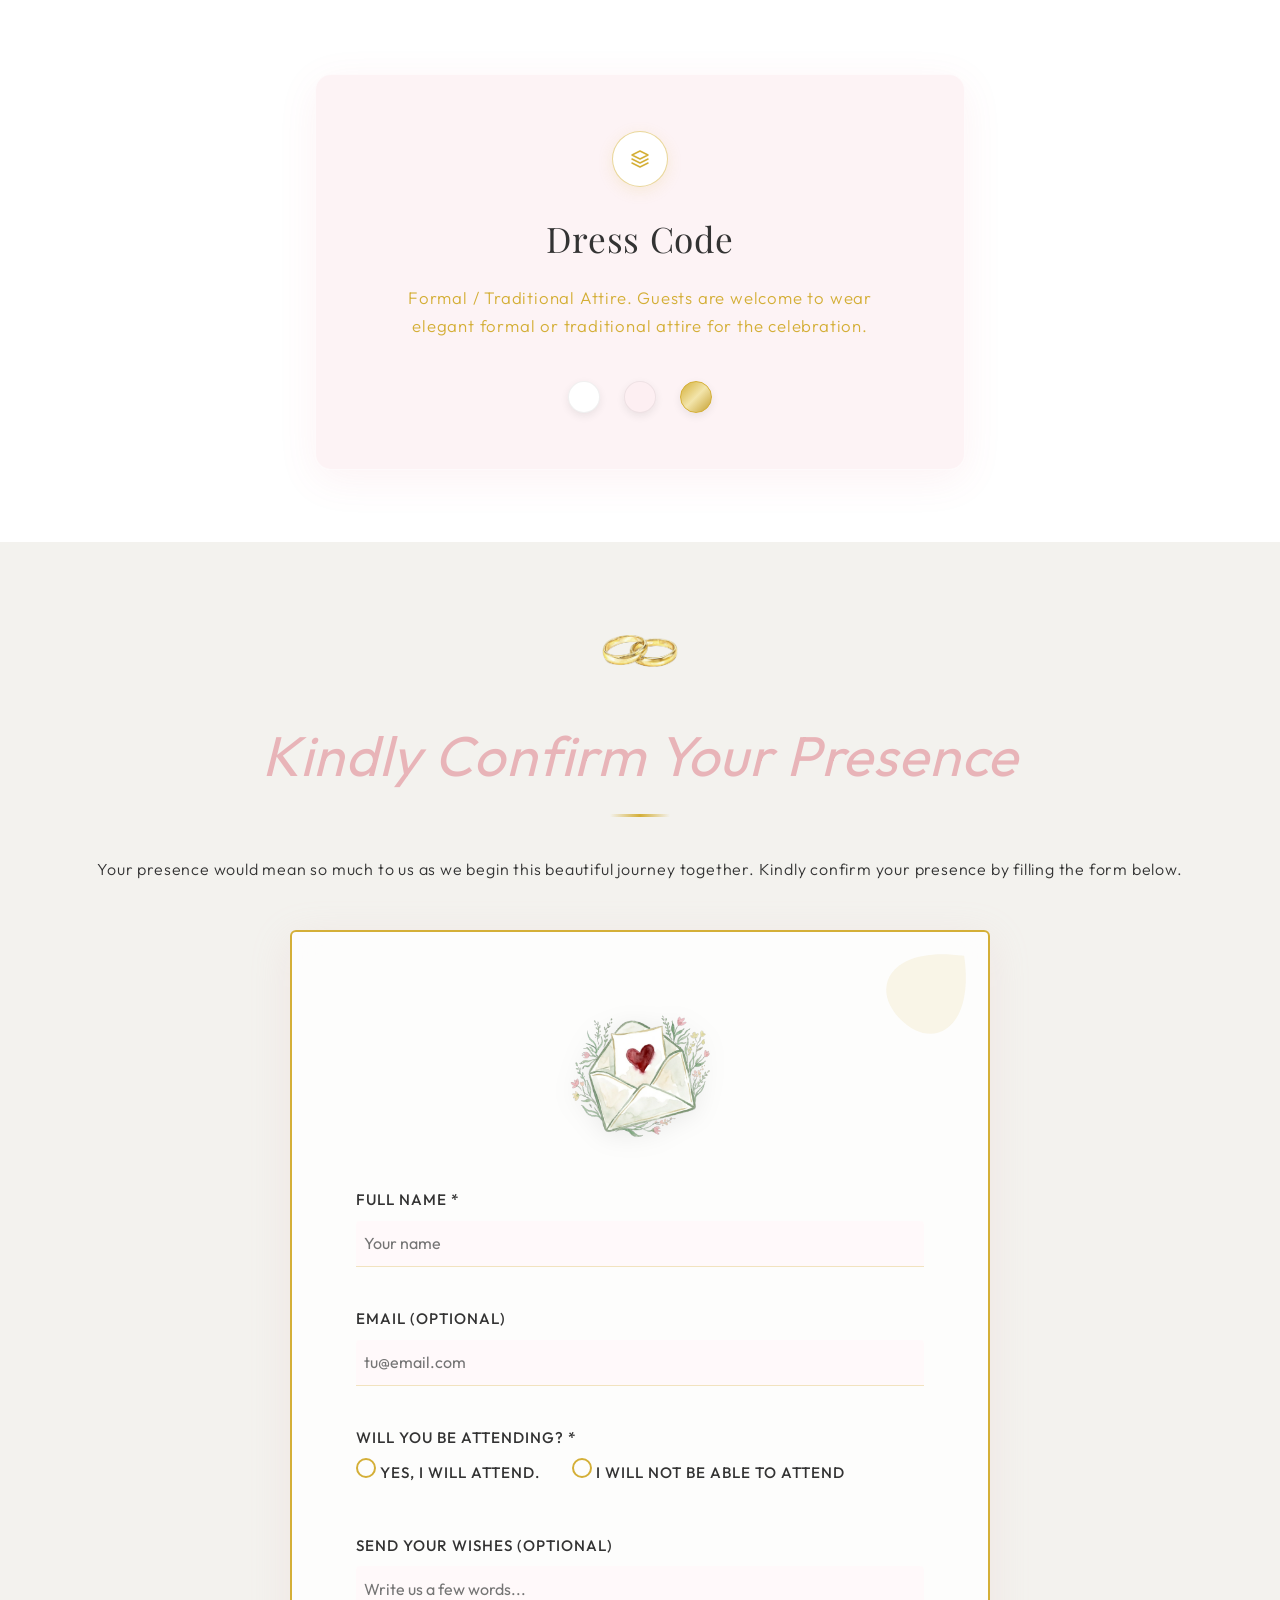
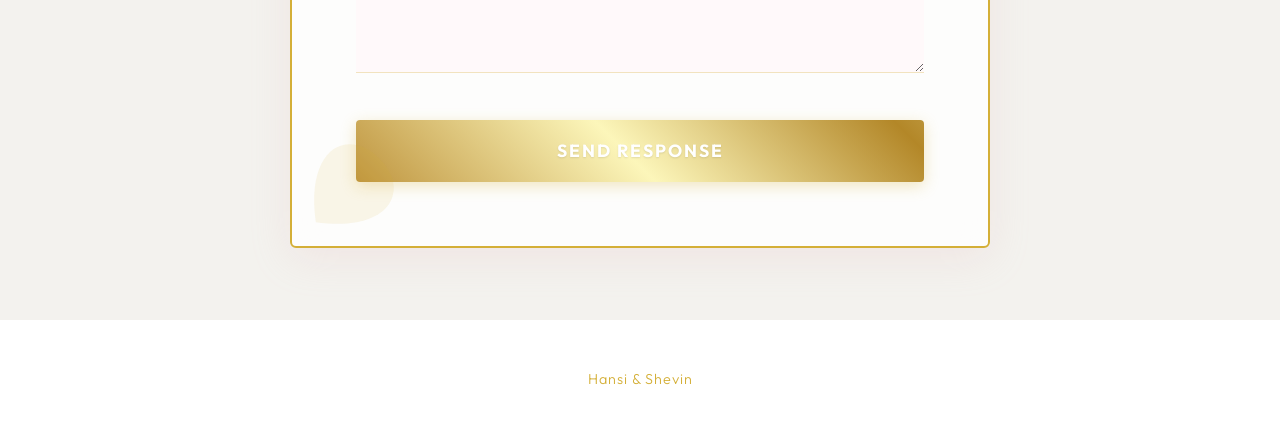
==== commit 8266274d: "Update program illustration image and resize it in style.css, add envelope heart image to RSVP form" ====
--- a/index.html
+++ b/index.html
@@ -264,7 +264,7 @@
 
                 <!-- Party Illustration -->
                 <div class="program-illustration">
-                    <img src="party-illustration-CKNDNV2q.png" alt="Wedding Party Illustration">
+                    <img src="champagne-tower-DQB-zlR3.png" alt="Wedding Party Illustration">
                 </div>
 
                 <h2 class="section-title">Program of the day</h2>
@@ -423,6 +423,10 @@
             </div>
 
             <form id="rsvp-form" class="rsvp-form-card">
+                <div class="rsvp-form-image-container">
+                    <img src="envelope-heart.png" alt="Envelope with a heart" class="rsvp-form-image">
+                </div>
+
                 <div class="form-group">
                     <label for="name">Full name *</label>
                     <input type="text" id="name" name="name" required placeholder="Your name">
@@ -532,7 +536,7 @@
 
 
     <footer>
-        <p>Made with ❤️ for Hansi & Shevin</p>
+        <p>Hansi & Shevin</p>
     </footer>
 
     <!-- Background Music -->
--- a/style.css
+++ b/style.css
@@ -1030,7 +1030,7 @@
 .program-illustration img {
     max-width: 100%;
     height: auto;
-    width: 500px;
+    width: 250px;
     /* Adjust based on illustration */
     filter: drop-shadow(0 10px 20px rgba(0, 0, 0, 0.05));
 }
@@ -1386,6 +1386,25 @@
 .rings-icon img {
     max-width: 120px;
     height: auto;
+}
+
+.rsvp-form-image-container {
+    display: flex;
+    justify-content: center;
+    align-items: center;
+    margin-bottom: 2rem;
+    width: 100%;
+}
+
+.rsvp-form-image {
+    max-width: 160px;
+    height: auto;
+    filter: drop-shadow(0 4px 12px rgba(0, 0, 0, 0.08));
+    transition: transform 0.4s ease;
+}
+
+.rsvp-form-image:hover {
+    transform: scale(1.05) rotate(-2deg);
 }
 
 .rsvp-form-card {
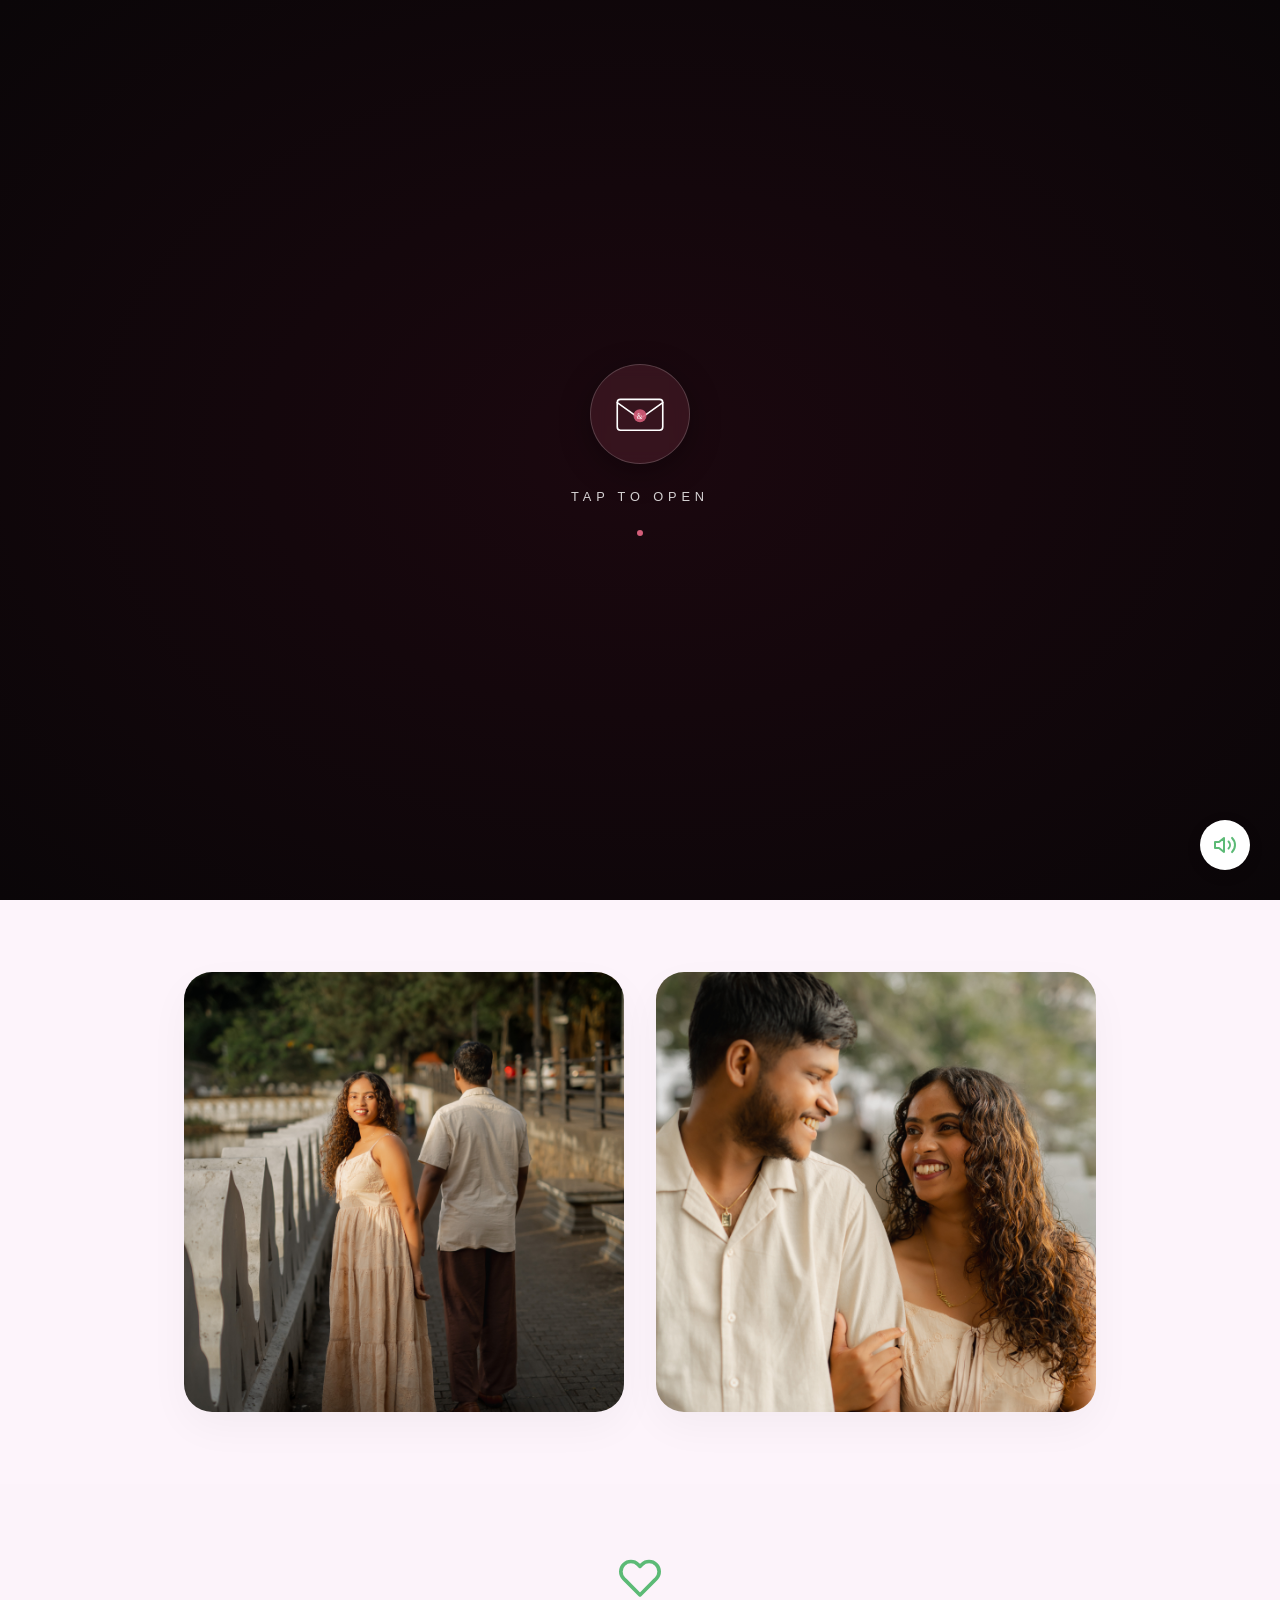
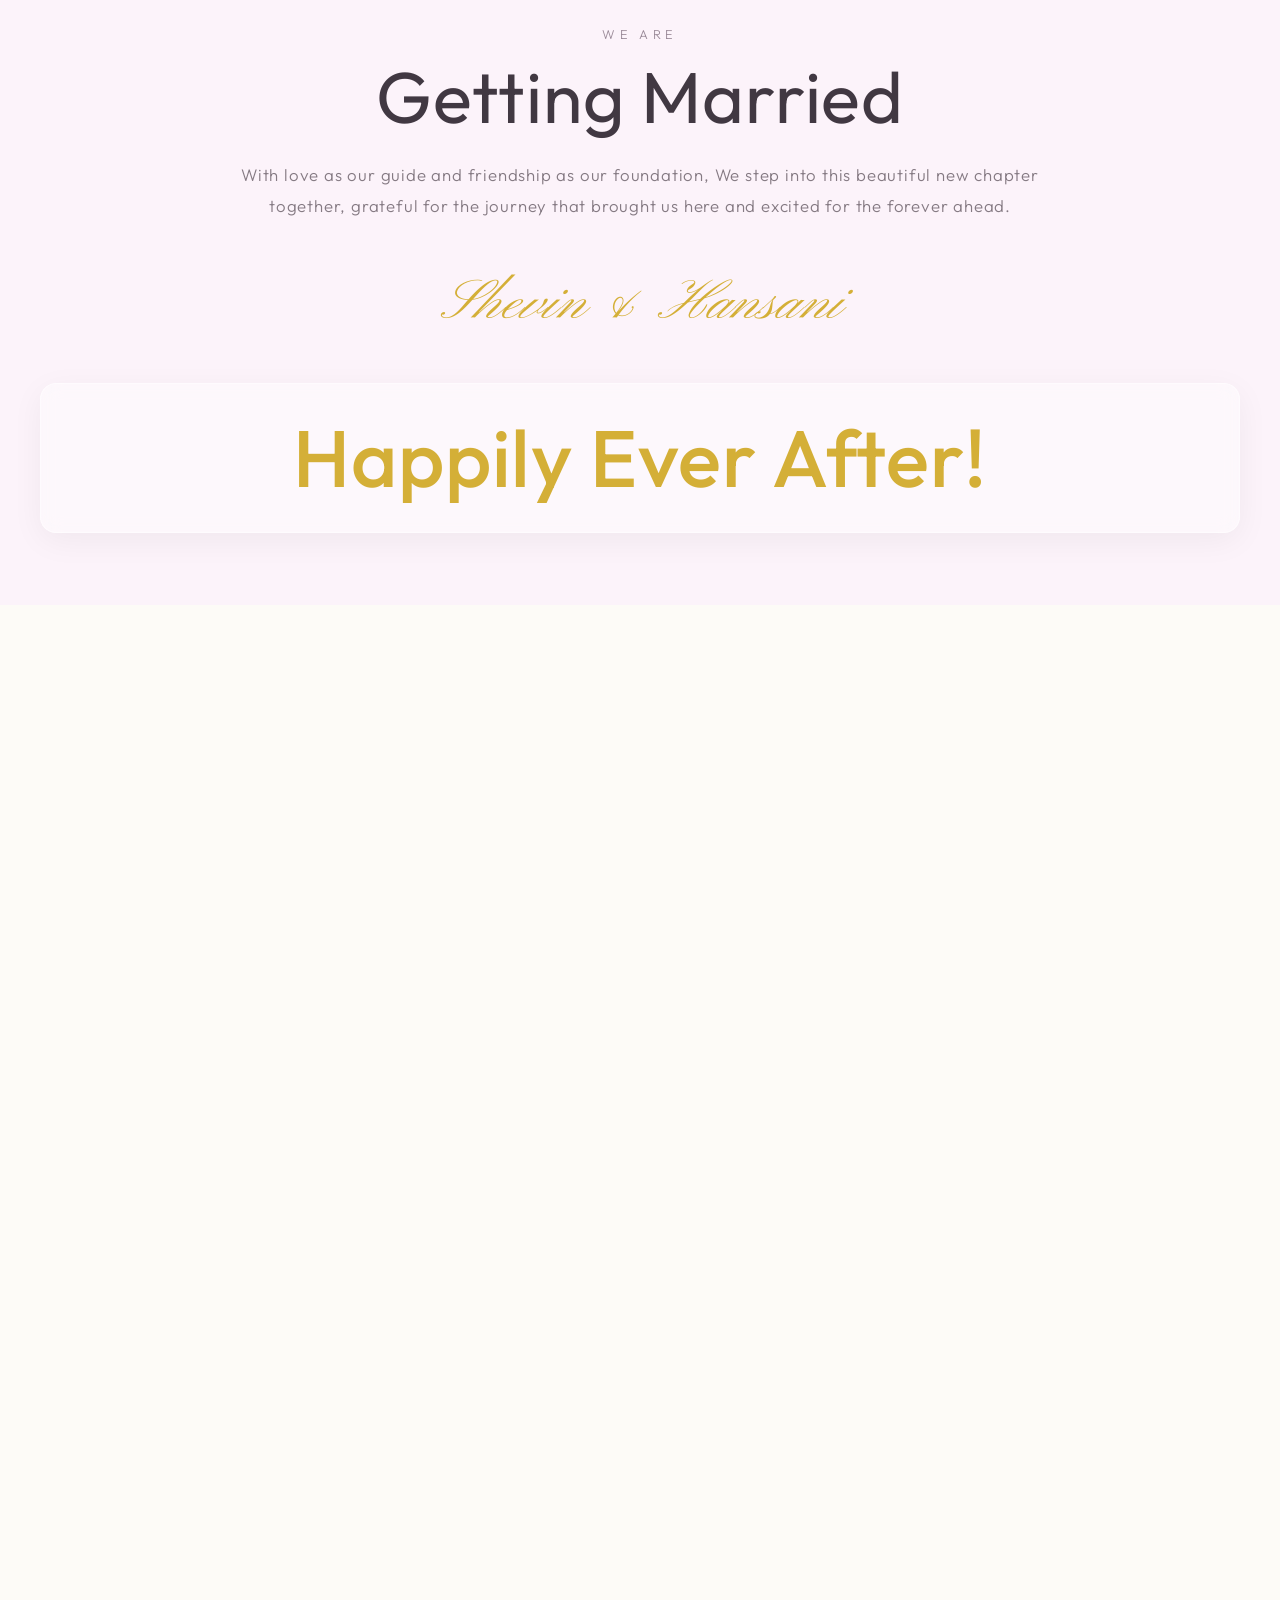
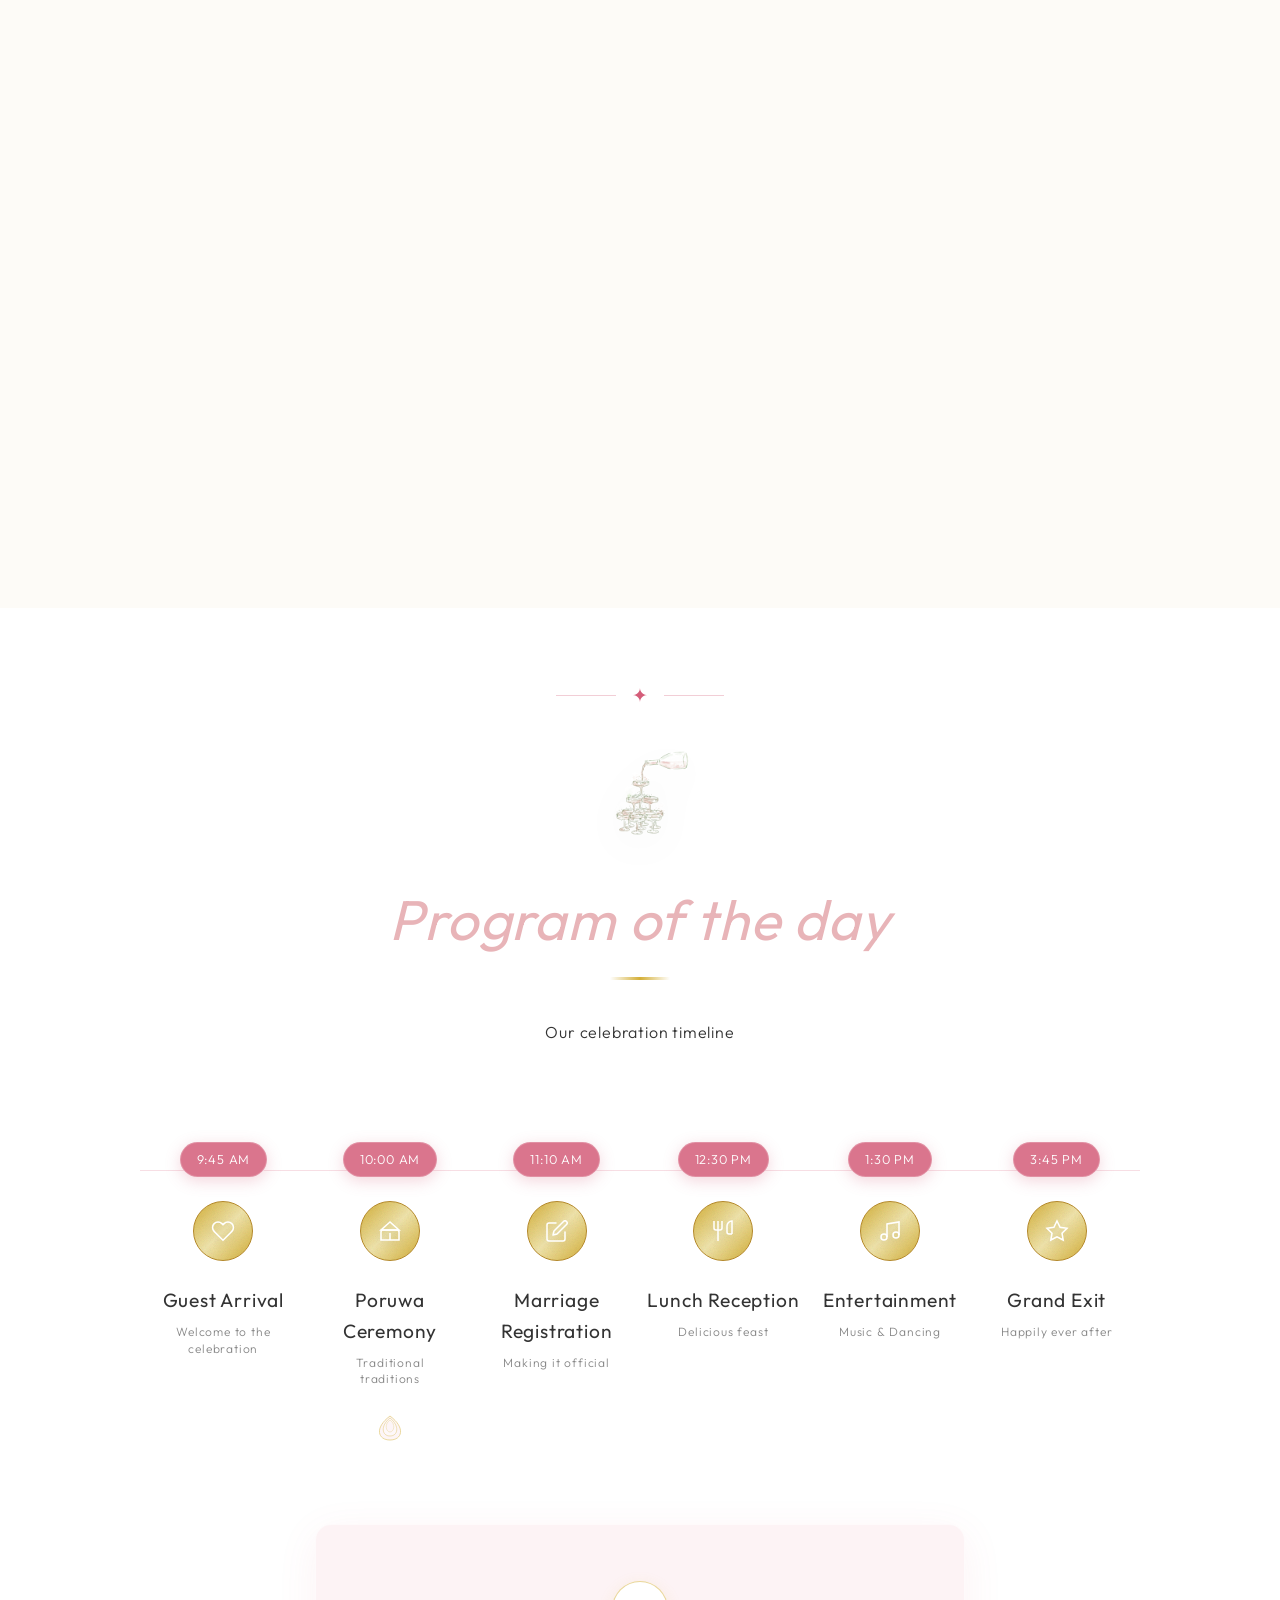
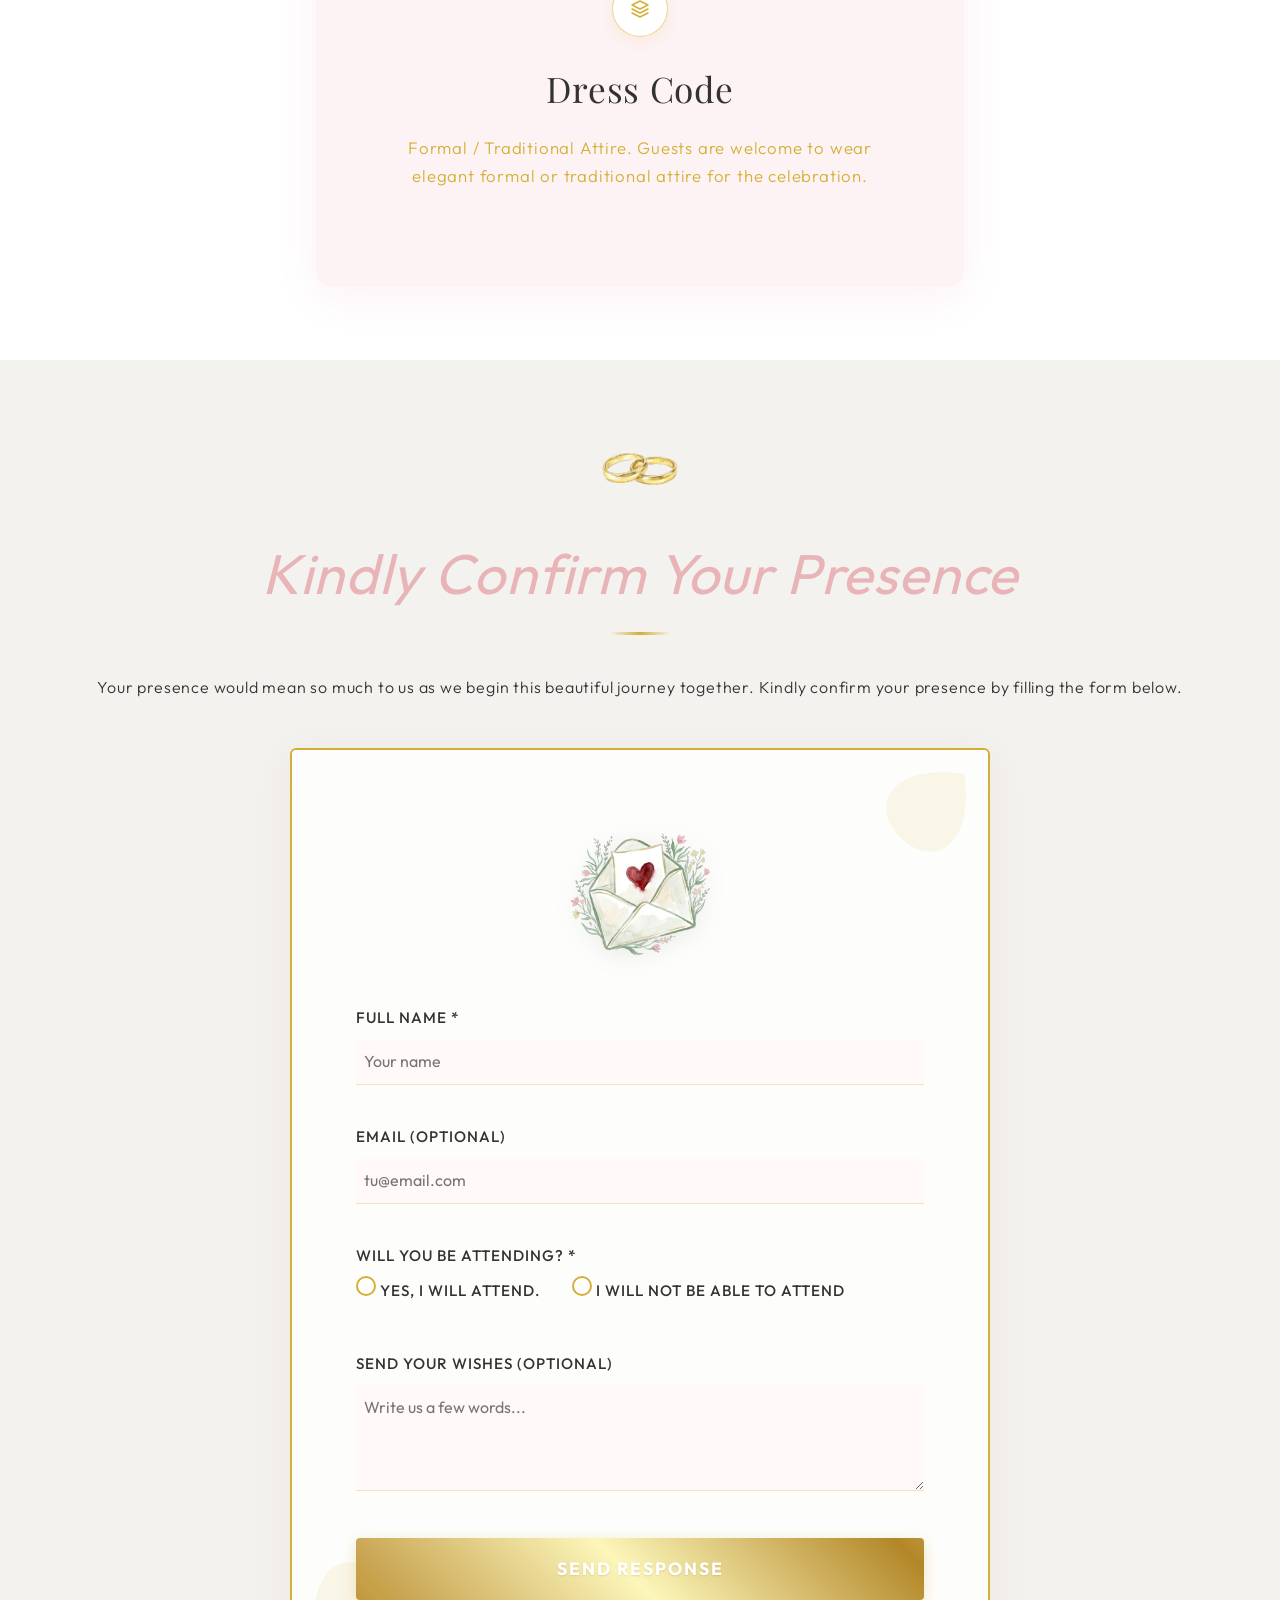
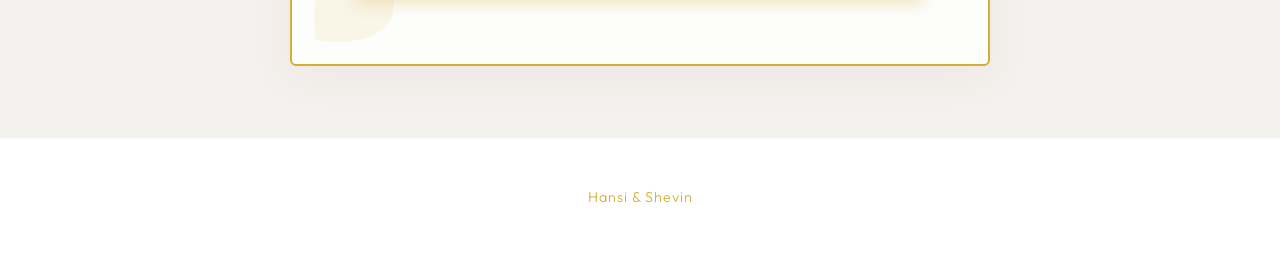
==== commit 7a9b0419: "Remove color swatches from program dress code section" ====
--- a/index.html
+++ b/index.html
@@ -398,11 +398,7 @@
                         Formal / Traditional Attire. Guests are welcome to wear elegant formal or traditional attire for
                         the celebration.
                     </p>
-                    <div class="color-swatches">
-                        <div class="swatch swatch-white" title="White"></div>
-                        <div class="swatch swatch-blush" title="Blush Pink"></div>
-                        <div class="swatch swatch-gold" title="Metallic Gold"></div>
-                    </div>
+
                 </div>
             </div>
         </div>
--- a/style.css
+++ b/style.css
@@ -1030,7 +1030,7 @@
 .program-illustration img {
     max-width: 100%;
     height: auto;
-    width: 250px;
+    width: 100px;
     /* Adjust based on illustration */
     filter: drop-shadow(0 10px 20px rgba(0, 0, 0, 0.05));
 }
@@ -2393,7 +2393,7 @@
     /* The timer box styling is handled by the earlier max-width: 480px media query */
 
     .program-illustration img {
-        width: 100%;
+        width: 150px;
     }
 
     .section-subtitle {
